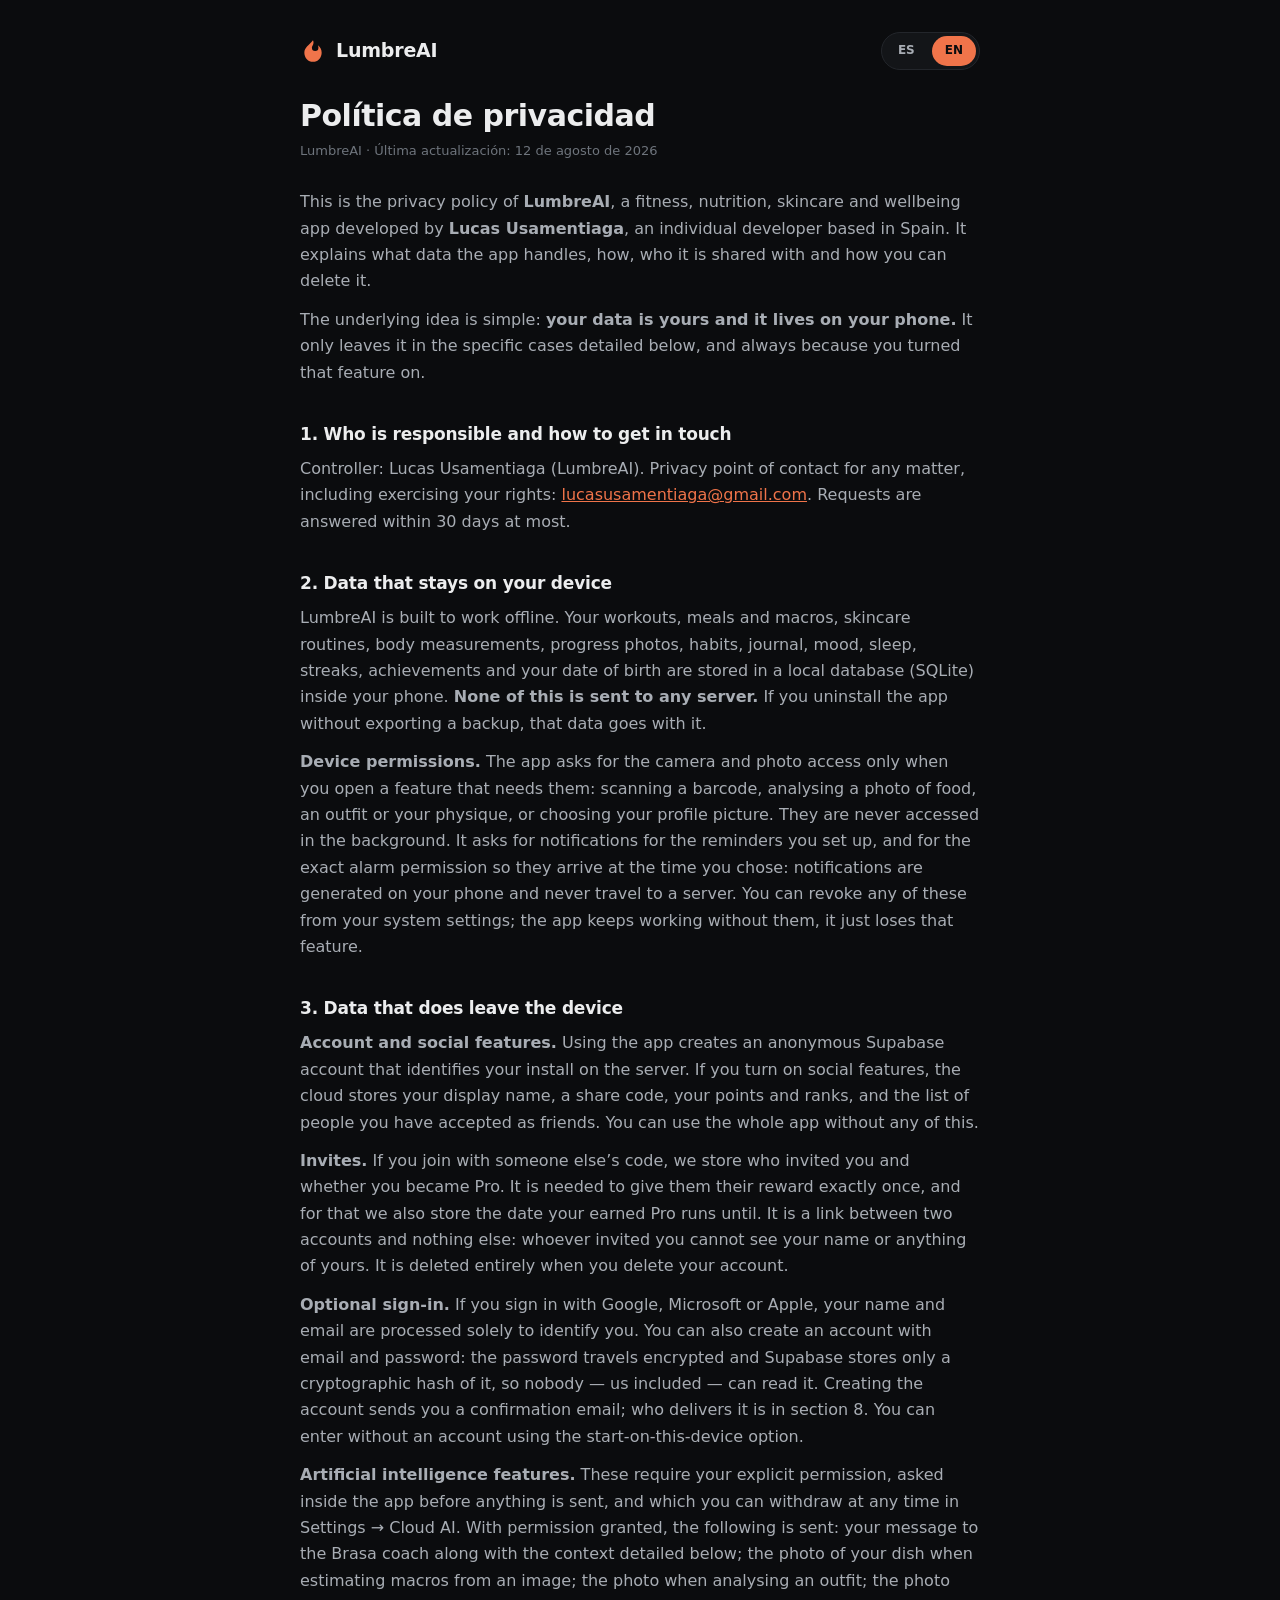
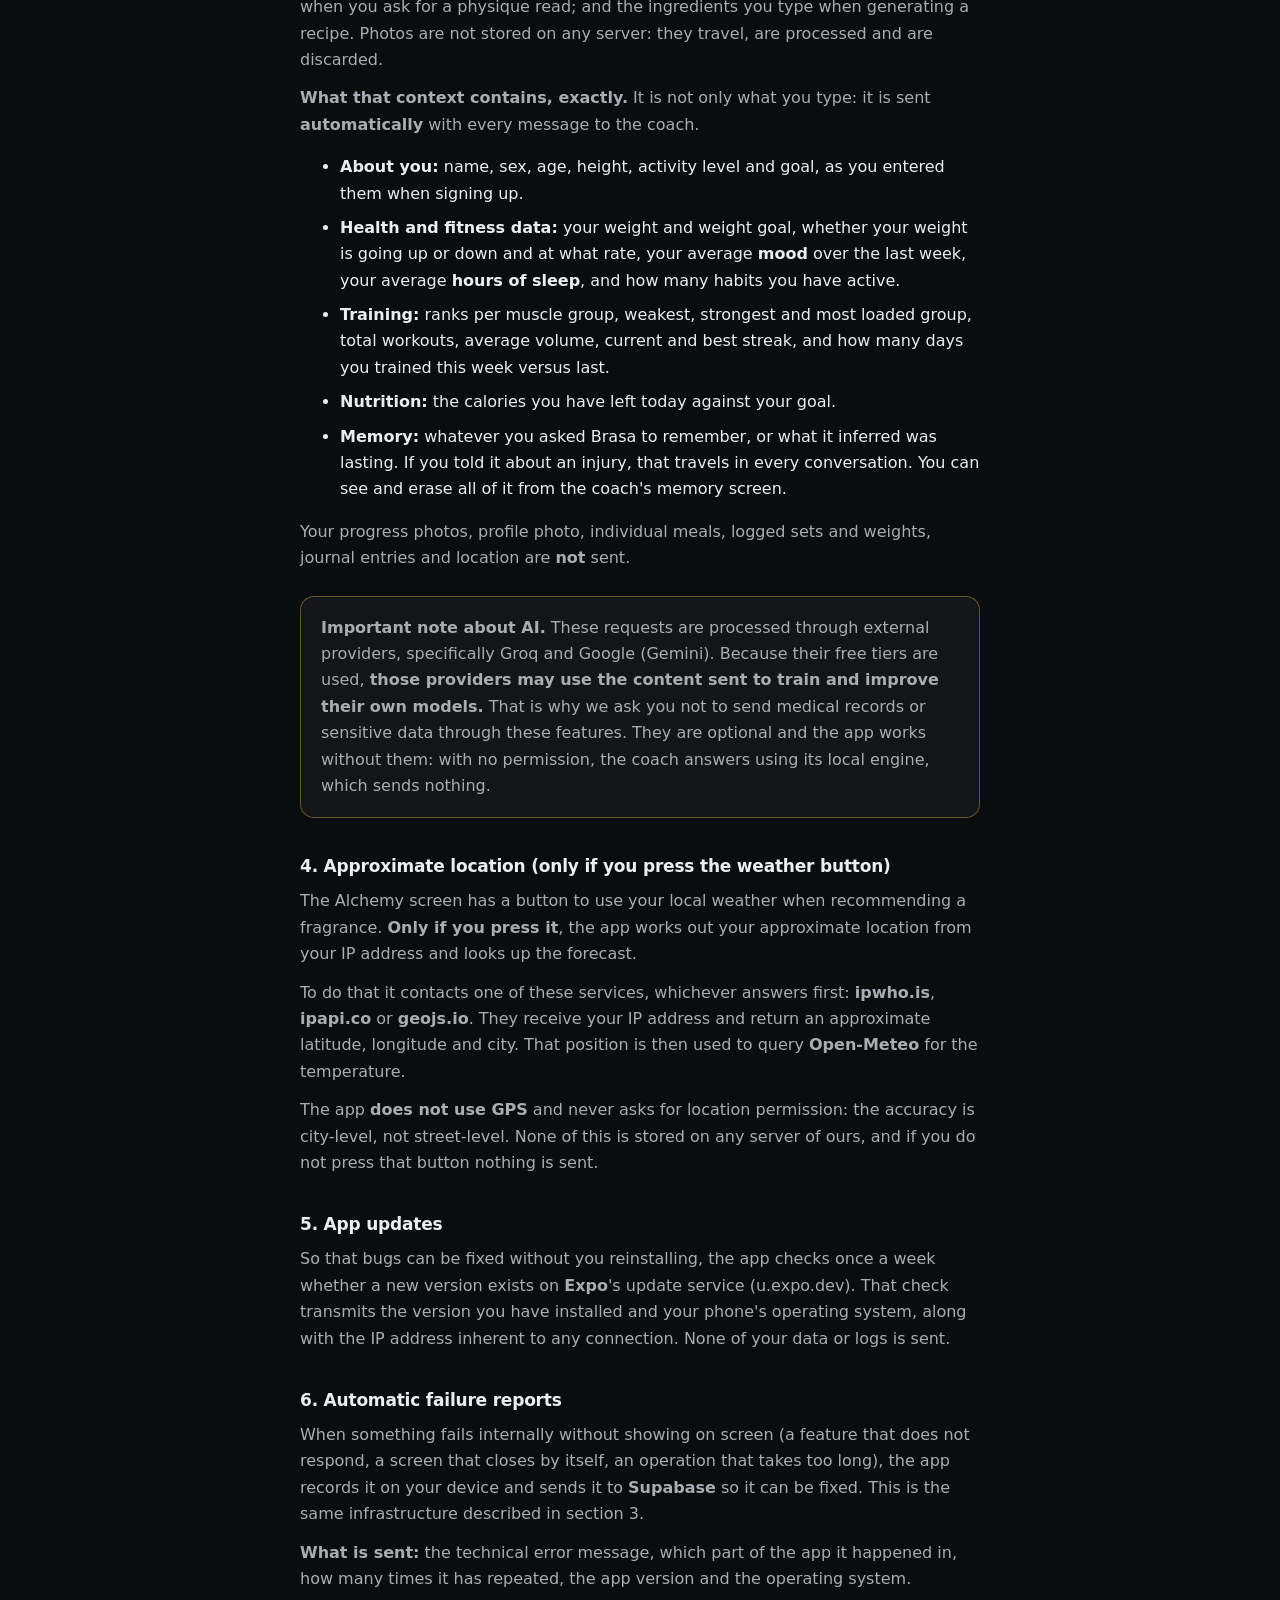
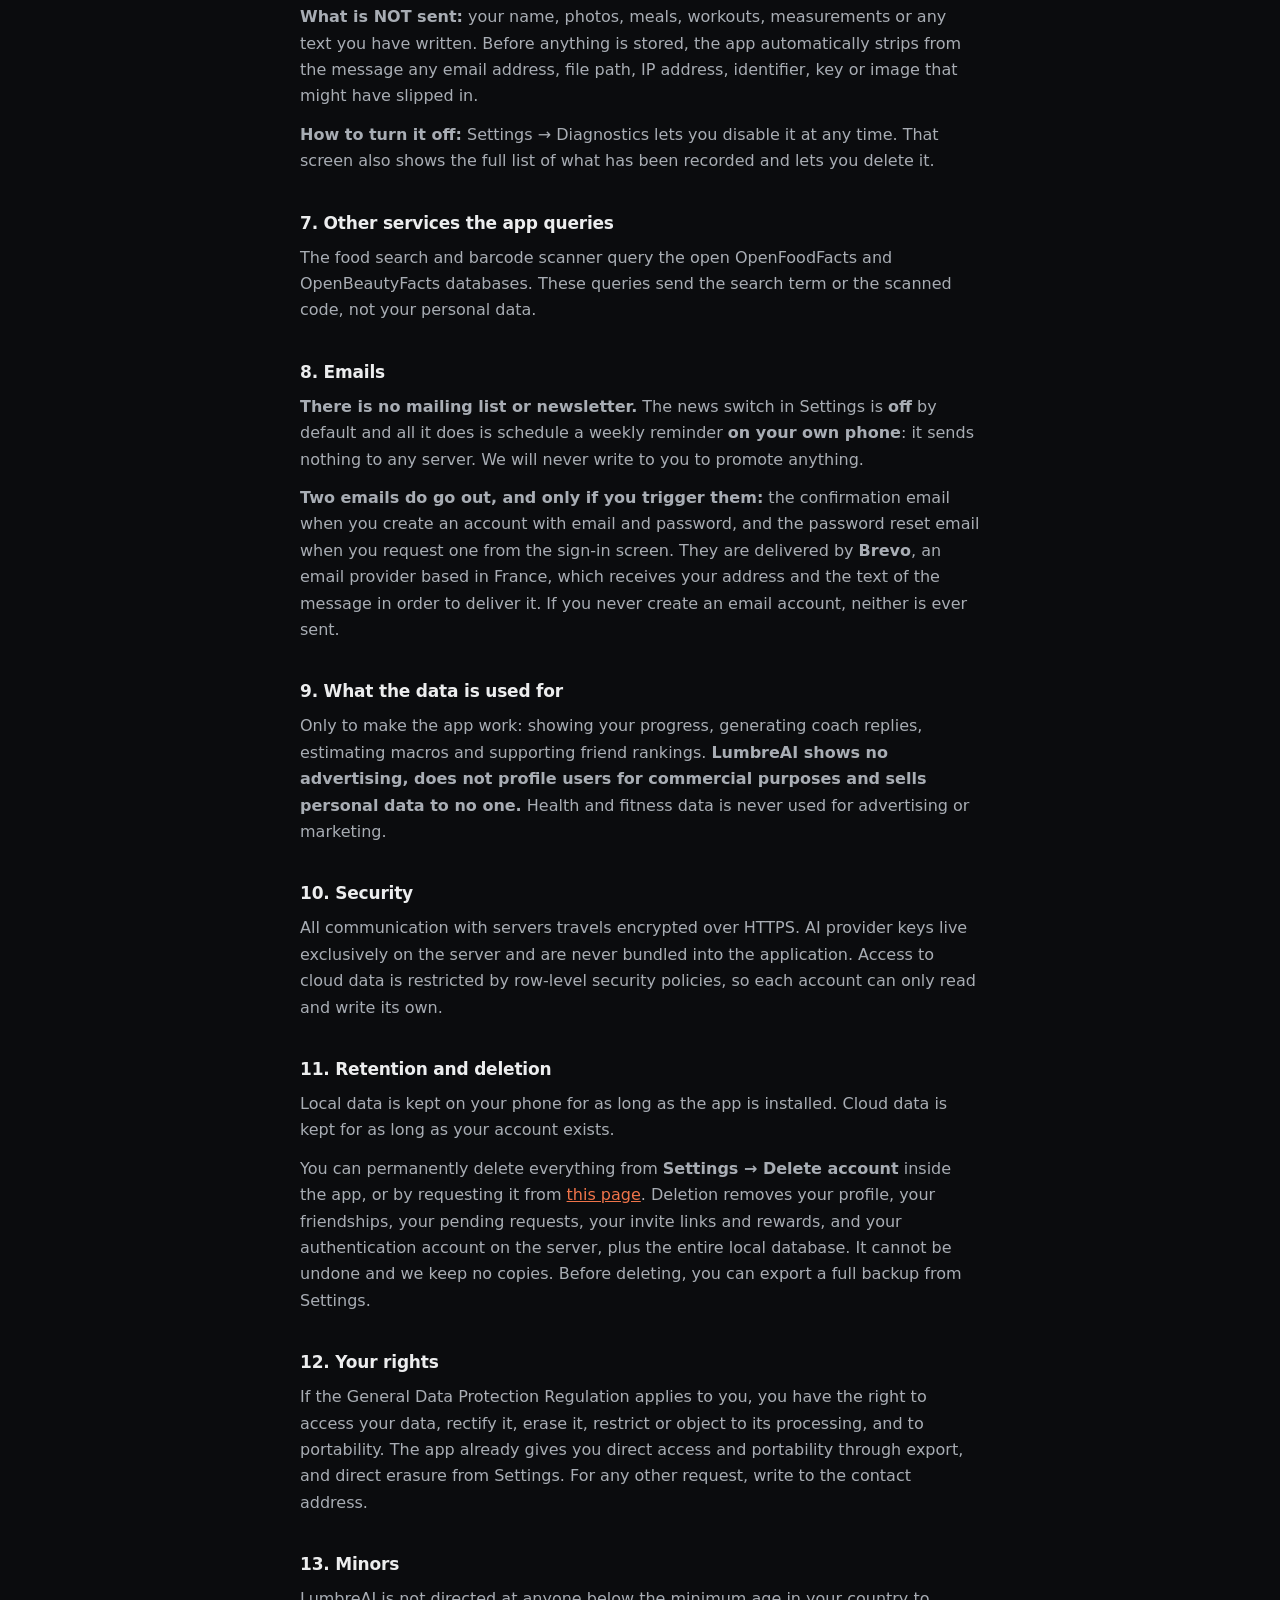
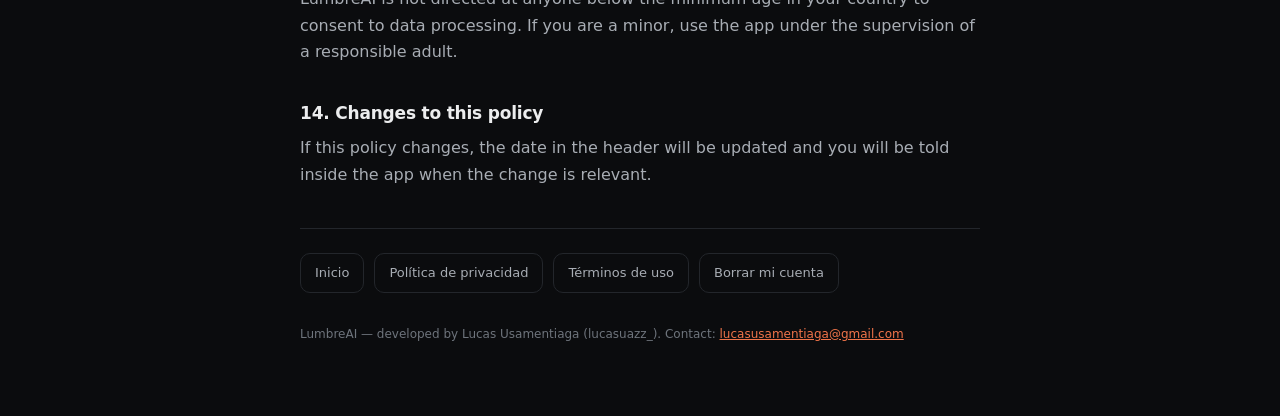
==== privacidad.html @ dd04cb02 "Privacidad: la fecha de nacimiento se guarda en el movil" ====
<!doctype html>
<html lang="es">
<head>
<meta charset="utf-8">
<meta name="viewport" content="width=device-width, initial-scale=1">
<title>Política de privacidad · LumbreAI</title>
<meta name="description" content="Política de privacidad de LumbreAI: qué datos maneja la app, con quién se comparten y cómo borrarlos.">
<link rel="stylesheet" href="_estilo.css">
</head>
<body>
<div class="wrap">
<header>
  <a class="brand" href="index.html">
    <svg class="flame" viewBox="0 0 24 24" fill="none" aria-hidden="true">
      <path d="M12 2c1.5 3.5-1 5-1 7a3 3 0 0 0 6 0c0-.8-.2-1.5-.5-2.2C18.8 8.6 20 11 20 13.5 20 18.2 16.4 22 12 22S4 18.2 4 13.5C4 8.5 8.5 6.5 12 2z" fill="#F0744A"/>
    </svg>
    <b>LumbreAI</b>
  </a>
  <div class="langs">
    <button type="button" data-set="es" aria-pressed="true">ES</button>
    <button type="button" data-set="en" aria-pressed="false">EN</button>
  </div>
</header>
<h1>Política de privacidad</h1>
<p class="updated">LumbreAI · Última actualización: 12 de agosto de 2026</p>

<div data-lang="es" class="on">
<p>Esta es la política de privacidad de <b>LumbreAI</b>, una aplicación de fitness, nutrición, skincare y bienestar desarrollada por <b>Lucas Usamentiaga</b>, desarrollador individual con domicilio en España. Explica qué datos maneja la app, cómo, con quién se comparten y cómo puedes borrarlos.</p>
<p>La idea de fondo es sencilla: <b>tus datos son tuyos y viven en tu móvil.</b> Solo salen de ahí en los casos concretos que se detallan abajo, y siempre porque tú has activado esa función.</p>

<h2>1. Quién es el responsable y cómo contactar</h2>
<p>Responsable: Lucas Usamentiaga (LumbreAI). Punto de contacto para cualquier asunto de privacidad, incluido el ejercicio de tus derechos: <a href="mailto:lucasusamentiaga@gmail.com">lucasusamentiaga@gmail.com</a>. Respondemos a las solicitudes en un plazo máximo de 30 días.</p>

<h2>2. Datos que se quedan en tu dispositivo</h2>
<p>LumbreAI está diseñada para funcionar sin conexión. Tus entrenos, comidas y macros, rutinas de skincare, medidas corporales, fotos de progreso, hábitos, diario, ánimo, sueño, rachas, logros y tu fecha de nacimiento se guardan en una base de datos local (SQLite) dentro de tu móvil. <b>Nada de esto se envía a ningún servidor.</b> Si desinstalas la app sin exportar una copia, esos datos desaparecen contigo.</p>

<p><b>Permisos del dispositivo.</b> La app pide la cámara y el acceso a fotos solo cuando tú abres una función que los necesita: escanear un código de barras, analizar una foto de comida, de outfit o de físico, o elegir tu foto de perfil. Nunca se accede a ellos de fondo. Pide notificaciones para los recordatorios que tú configuras, y la alarma exacta para que lleguen a la hora que has elegido: las notificaciones se generan en tu móvil y no viajan a ningún servidor. Puedes revocar cualquiera de estos permisos desde los ajustes del sistema; la app sigue funcionando sin ellos, solo pierde la función correspondiente.</p>

<h2>3. Datos que sí salen del dispositivo</h2>
<p><b>Cuenta y funciones sociales.</b> Al usar la app se crea una cuenta anónima en Supabase que identifica tu instalación en el servidor. Si activas las funciones sociales, se guardan en la nube tu nombre visible, un código para compartir, tus puntos y rangos, y la lista de personas con las que has aceptado ser amigo. Puedes usar la app entera sin esto.</p>
<p><b>Invitaciones.</b> Si entras con el código de otra persona, se guarda quién te invitó y si has llegado a ser Pro. Hace falta para darle su recompensa una sola vez, y para eso guardamos también hasta qué fecha te dura el Pro que hayas ganado. Es un enlace entre dos cuentas, sin ningún dato más: quien te invitó no ve tu nombre ni nada tuyo. Se borra entero al borrar la cuenta.</p>
<p><b>Inicio de sesión opcional.</b> Si entras con Google, Microsoft o Apple, se procesan tu nombre y tu correo únicamente para identificarte. También puedes crear una cuenta con correo y contraseña: la contraseña viaja cifrada y Supabase la guarda solo como huella criptográfica, de forma que nadie —tampoco nosotros— puede leerla. Al crear la cuenta recibirás un correo de confirmación; quién lo entrega está en el punto 8. Puedes entrar sin cuenta con la opción de empezar en el dispositivo.</p>
<p><b>Funciones de inteligencia artificial.</b> Requieren tu permiso explícito, que se pide dentro de la app antes de enviar nada y que puedes retirar cuando quieras en Ajustes → IA en la nube. Con el permiso concedido se envía: tu mensaje al coach Brasa junto al contexto que se detalla abajo; la foto del plato cuando estimas macros por imagen; la foto cuando analizas un outfit; la foto cuando pides una lectura de físico; y los ingredientes que escribes al generar una receta. Las fotos no se guardan en ningún servidor: viajan, se procesan y se descartan.</p>

<p><b>Qué contiene ese contexto, exactamente.</b> No es solo lo que escribes: se envía <b>automáticamente</b> con cada mensaje al coach.</p>
<ul>
<li><b>Sobre ti:</b> nombre, sexo, edad, altura, nivel de actividad y objetivo, tal y como los indicaste al registrarte.</li>
<li><b>Datos de salud y forma física:</b> tu peso y tu objetivo de peso, si tu peso sube o baja y a qué ritmo, tu <b>ánimo medio</b> de la última semana, tus <b>horas medias de sueño</b> y cuántos hábitos llevas activos.</li>
<li><b>Entrenamiento:</b> rangos por grupo muscular, grupo más débil, más fuerte y más cargado, entrenos totales, volumen medio, racha actual y mejor, y cuántos días has entrenado esta semana frente a la anterior.</li>
<li><b>Nutrición:</b> las calorías que te quedan hoy respecto a tu objetivo.</li>
<li><b>Memoria:</b> lo que le pediste a Brasa que recordara, o lo que dedujo que era duradero. Si le contaste una lesión, eso viaja en cada conversación. Puedes verlo y borrarlo entero desde la pantalla de memoria del coach.</li>
</ul>
<p><b>No</b> se envían tus fotos de progreso, tu foto de perfil, tus comidas concretas, tus series y pesos levantados, tus entradas del diario ni tu ubicación.</p>

<div class="card warn">
<p><b>Aviso importante sobre la IA.</b> Estas peticiones se procesan a través de proveedores externos, en concreto Groq y Google (Gemini). Al usarse sus planes gratuitos, <b>esos proveedores pueden emplear el contenido enviado para entrenar y mejorar sus propios modelos.</b> Por eso te pedimos que no envíes historiales médicos ni datos sensibles a través de estas funciones. Son opcionales y la app funciona sin ellas: sin permiso, el coach responde con su motor local, que no envía nada.</p>
</div>

<h2>4. Ubicación aproximada (solo si pulsas el botón del tiempo)</h2>
<p>La pantalla de Alquimia tiene un botón para usar el tiempo de tu zona al recomendarte una fragancia. <b>Solo si lo pulsas</b>, la app averigua tu ubicación aproximada a partir de tu dirección IP y consulta la previsión.</p>
<p>Para ello se contacta con uno de estos servicios, el primero que responda: <b>ipwho.is</b>, <b>ipapi.co</b> o <b>geojs.io</b>. Reciben tu dirección IP y devuelven una latitud, longitud y ciudad aproximadas. Con esa posición se consulta después <b>Open-Meteo</b> para la temperatura.</p>
<p>La app <b>no usa el GPS</b> ni pide permiso de ubicación: la precisión es la de una ciudad, no la de una calle. Nada de esto se guarda en ningún servidor nuestro, y si no pulsas ese botón no se envía nada.</p>

<h2>5. Actualizaciones de la app</h2>
<p>Para poder corregir fallos sin que tengas que reinstalar, la app consulta una vez por semana si hay una versión nueva en el servicio de actualizaciones de <b>Expo</b> (u.expo.dev). Esa consulta transmite la versión que tienes instalada y el sistema operativo del móvil, junto con la dirección IP inherente a cualquier conexión. No se envía ningún dato tuyo ni de tus registros.</p>

<h2>6. Informes de fallos automáticos</h2>
<p>Cuando algo falla por dentro sin que se vea en pantalla (una función que no responde, una pantalla que se cierra sola, una operación que tarda demasiado), la app lo apunta en tu dispositivo y lo envía a <b>Supabase</b> para poder corregirlo. Es la misma infraestructura descrita en el punto 3.</p>
<p><b>Qué se envía:</b> el mensaje técnico del error, en qué parte de la app ocurrió, cuántas veces se ha repetido, la versión de la app y el sistema operativo.</p>
<p><b>Qué NO se envía:</b> tu nombre, tus fotos, tus comidas, tus entrenamientos, tus medidas ni ningún texto que hayas escrito. Antes de guardar nada, la app borra automáticamente del mensaje cualquier correo electrónico, ruta de fichero, dirección IP, identificador, clave o imagen que pudiera haberse colado.</p>
<p><b>Cómo desactivarlo:</b> en Ajustes → Diagnóstico puedes apagarlo cuando quieras. Ahí también ves la lista completa de lo que se ha apuntado y puedes borrarla.</p>

<h2>7. Otros servicios que consulta la app</h2>
<p>El buscador de alimentos y el escáner de códigos de barras consultan las bases de datos abiertas OpenFoodFacts y OpenBeautyFacts. Estas consultas envían el término buscado o el código escaneado, no tus datos personales.</p>

<h2>8. Correos</h2>
<p><b>No hay lista de correo ni boletín.</b> El interruptor de novedades de Ajustes viene <b>apagado</b> y lo único que hace es programar un aviso semanal <b>en tu propio móvil</b>: no manda nada a ningún servidor. Nunca te escribiremos para promocionar nada.</p>
<p><b>Sí salen dos correos, y solo si tú los provocas:</b> el de confirmación al crear una cuenta con correo y contraseña, y el de restablecer la contraseña cuando lo pides desde la pantalla de acceso. Los entrega <b>Brevo</b>, un proveedor de email con sede en Francia, que recibe tu dirección y el texto del mensaje para poder hacértelo llegar. Si no creas una cuenta con correo, no se envía ninguno de los dos.</p>

<h2>9. Para qué se usan los datos</h2>
<p>Únicamente para que la app funcione: mostrarte tu progreso, generar respuestas del coach, estimar macros y sostener los rankings entre amigos. <b>LumbreAI no muestra publicidad, no perfila usuarios con fines comerciales y no vende datos personales a nadie.</b> Los datos de salud y forma física nunca se usan con fines publicitarios ni de marketing.</p>

<h2>10. Seguridad</h2>
<p>Toda comunicación con los servidores viaja cifrada mediante HTTPS. Las claves de los proveedores de IA viven exclusivamente en el servidor y nunca se incluyen en la aplicación. El acceso a los datos en la nube está restringido por políticas de seguridad a nivel de fila, de modo que cada cuenta solo puede leer y escribir lo suyo.</p>

<h2>11. Conservación y borrado</h2>
<p>Los datos locales se conservan en tu móvil mientras tengas la app instalada. Los datos en la nube se conservan mientras exista tu cuenta.</p>
<p>Puedes borrarlo todo de forma permanente desde <b>Ajustes → Eliminar cuenta</b> dentro de la app, o solicitándolo desde <a href="borrar-cuenta.html">esta página</a>. El borrado elimina tu perfil, tus amistades, tus solicitudes pendientes, tus invitaciones y las recompensas ganadas, y tu cuenta de autenticación en el servidor, además de toda la base de datos local. No es reversible y no conservamos copias. Antes de borrar, puedes exportar una copia completa desde Ajustes.</p>

<h2>12. Tus derechos</h2>
<p>Si te aplica el Reglamento General de Protección de Datos, tienes derecho a acceder a tus datos, rectificarlos, borrarlos, limitar u oponerte a su tratamiento, y a la portabilidad. La app ya te da acceso y portabilidad directos mediante la exportación, y borrado directo desde Ajustes. Para cualquier otra solicitud, escribe al correo de contacto.</p>

<h2>13. Menores</h2>
<p>LumbreAI no está dirigida a menores de la edad mínima legal de tu país para consentir el tratamiento de sus datos. Si eres menor, utiliza la app con la supervisión de un adulto responsable.</p>

<h2>14. Cambios en esta política</h2>
<p>Si esta política cambia, se actualizará la fecha del encabezado y se te avisará dentro de la app cuando el cambio sea relevante.</p>
</div>

<div data-lang="en">
<p>This is the privacy policy of <b>LumbreAI</b>, a fitness, nutrition, skincare and wellbeing app developed by <b>Lucas Usamentiaga</b>, an individual developer based in Spain. It explains what data the app handles, how, who it is shared with and how you can delete it.</p>
<p>The underlying idea is simple: <b>your data is yours and it lives on your phone.</b> It only leaves it in the specific cases detailed below, and always because you turned that feature on.</p>

<h2>1. Who is responsible and how to get in touch</h2>
<p>Controller: Lucas Usamentiaga (LumbreAI). Privacy point of contact for any matter, including exercising your rights: <a href="mailto:lucasusamentiaga@gmail.com">lucasusamentiaga@gmail.com</a>. Requests are answered within 30 days at most.</p>

<h2>2. Data that stays on your device</h2>
<p>LumbreAI is built to work offline. Your workouts, meals and macros, skincare routines, body measurements, progress photos, habits, journal, mood, sleep, streaks, achievements and your date of birth are stored in a local database (SQLite) inside your phone. <b>None of this is sent to any server.</b> If you uninstall the app without exporting a backup, that data goes with it.</p>

<p><b>Device permissions.</b> The app asks for the camera and photo access only when you open a feature that needs them: scanning a barcode, analysing a photo of food, an outfit or your physique, or choosing your profile picture. They are never accessed in the background. It asks for notifications for the reminders you set up, and for the exact alarm permission so they arrive at the time you chose: notifications are generated on your phone and never travel to a server. You can revoke any of these from your system settings; the app keeps working without them, it just loses that feature.</p>

<h2>3. Data that does leave the device</h2>
<p><b>Account and social features.</b> Using the app creates an anonymous Supabase account that identifies your install on the server. If you turn on social features, the cloud stores your display name, a share code, your points and ranks, and the list of people you have accepted as friends. You can use the whole app without any of this.</p>
<p><b>Invites.</b> If you join with someone else’s code, we store who invited you and whether you became Pro. It is needed to give them their reward exactly once, and for that we also store the date your earned Pro runs until. It is a link between two accounts and nothing else: whoever invited you cannot see your name or anything of yours. It is deleted entirely when you delete your account.</p>
<p><b>Optional sign-in.</b> If you sign in with Google, Microsoft or Apple, your name and email are processed solely to identify you. You can also create an account with email and password: the password travels encrypted and Supabase stores only a cryptographic hash of it, so nobody — us included — can read it. Creating the account sends you a confirmation email; who delivers it is in section 8. You can enter without an account using the start-on-this-device option.</p>
<p><b>Artificial intelligence features.</b> These require your explicit permission, asked inside the app before anything is sent, and which you can withdraw at any time in Settings → Cloud AI. With permission granted, the following is sent: your message to the Brasa coach along with the context detailed below; the photo of your dish when estimating macros from an image; the photo when analysing an outfit; the photo when you ask for a physique read; and the ingredients you type when generating a recipe. Photos are not stored on any server: they travel, are processed and are discarded.</p>

<p><b>What that context contains, exactly.</b> It is not only what you type: it is sent <b>automatically</b> with every message to the coach.</p>
<ul>
<li><b>About you:</b> name, sex, age, height, activity level and goal, as you entered them when signing up.</li>
<li><b>Health and fitness data:</b> your weight and weight goal, whether your weight is going up or down and at what rate, your average <b>mood</b> over the last week, your average <b>hours of sleep</b>, and how many habits you have active.</li>
<li><b>Training:</b> ranks per muscle group, weakest, strongest and most loaded group, total workouts, average volume, current and best streak, and how many days you trained this week versus last.</li>
<li><b>Nutrition:</b> the calories you have left today against your goal.</li>
<li><b>Memory:</b> whatever you asked Brasa to remember, or what it inferred was lasting. If you told it about an injury, that travels in every conversation. You can see and erase all of it from the coach's memory screen.</li>
</ul>
<p>Your progress photos, profile photo, individual meals, logged sets and weights, journal entries and location are <b>not</b> sent.</p>

<div class="card warn">
<p><b>Important note about AI.</b> These requests are processed through external providers, specifically Groq and Google (Gemini). Because their free tiers are used, <b>those providers may use the content sent to train and improve their own models.</b> That is why we ask you not to send medical records or sensitive data through these features. They are optional and the app works without them: with no permission, the coach answers using its local engine, which sends nothing.</p>
</div>

<h2>4. Approximate location (only if you press the weather button)</h2>
<p>The Alchemy screen has a button to use your local weather when recommending a fragrance. <b>Only if you press it</b>, the app works out your approximate location from your IP address and looks up the forecast.</p>
<p>To do that it contacts one of these services, whichever answers first: <b>ipwho.is</b>, <b>ipapi.co</b> or <b>geojs.io</b>. They receive your IP address and return an approximate latitude, longitude and city. That position is then used to query <b>Open-Meteo</b> for the temperature.</p>
<p>The app <b>does not use GPS</b> and never asks for location permission: the accuracy is city-level, not street-level. None of this is stored on any server of ours, and if you do not press that button nothing is sent.</p>

<h2>5. App updates</h2>
<p>So that bugs can be fixed without you reinstalling, the app checks once a week whether a new version exists on <b>Expo</b>'s update service (u.expo.dev). That check transmits the version you have installed and your phone's operating system, along with the IP address inherent to any connection. None of your data or logs is sent.</p>

<h2>6. Automatic failure reports</h2>
<p>When something fails internally without showing on screen (a feature that does not respond, a screen that closes by itself, an operation that takes too long), the app records it on your device and sends it to <b>Supabase</b> so it can be fixed. This is the same infrastructure described in section 3.</p>
<p><b>What is sent:</b> the technical error message, which part of the app it happened in, how many times it has repeated, the app version and the operating system.</p>
<p><b>What is NOT sent:</b> your name, photos, meals, workouts, measurements or any text you have written. Before anything is stored, the app automatically strips from the message any email address, file path, IP address, identifier, key or image that might have slipped in.</p>
<p><b>How to turn it off:</b> Settings → Diagnostics lets you disable it at any time. That screen also shows the full list of what has been recorded and lets you delete it.</p>

<h2>7. Other services the app queries</h2>
<p>The food search and barcode scanner query the open OpenFoodFacts and OpenBeautyFacts databases. These queries send the search term or the scanned code, not your personal data.</p>

<h2>8. Emails</h2>
<p><b>There is no mailing list or newsletter.</b> The news switch in Settings is <b>off</b> by default and all it does is schedule a weekly reminder <b>on your own phone</b>: it sends nothing to any server. We will never write to you to promote anything.</p>
<p><b>Two emails do go out, and only if you trigger them:</b> the confirmation email when you create an account with email and password, and the password reset email when you request one from the sign-in screen. They are delivered by <b>Brevo</b>, an email provider based in France, which receives your address and the text of the message in order to deliver it. If you never create an email account, neither is ever sent.</p>

<h2>9. What the data is used for</h2>
<p>Only to make the app work: showing your progress, generating coach replies, estimating macros and supporting friend rankings. <b>LumbreAI shows no advertising, does not profile users for commercial purposes and sells personal data to no one.</b> Health and fitness data is never used for advertising or marketing.</p>

<h2>10. Security</h2>
<p>All communication with servers travels encrypted over HTTPS. AI provider keys live exclusively on the server and are never bundled into the application. Access to cloud data is restricted by row-level security policies, so each account can only read and write its own.</p>

<h2>11. Retention and deletion</h2>
<p>Local data is kept on your phone for as long as the app is installed. Cloud data is kept for as long as your account exists.</p>
<p>You can permanently delete everything from <b>Settings → Delete account</b> inside the app, or by requesting it from <a href="borrar-cuenta.html">this page</a>. Deletion removes your profile, your friendships, your pending requests, your invite links and rewards, and your authentication account on the server, plus the entire local database. It cannot be undone and we keep no copies. Before deleting, you can export a full backup from Settings.</p>

<h2>12. Your rights</h2>
<p>If the General Data Protection Regulation applies to you, you have the right to access your data, rectify it, erase it, restrict or object to its processing, and to portability. The app already gives you direct access and portability through export, and direct erasure from Settings. For any other request, write to the contact address.</p>

<h2>13. Minors</h2>
<p>LumbreAI is not directed at anyone below the minimum age in your country to consent to data processing. If you are a minor, use the app under the supervision of a responsible adult.</p>

<h2>14. Changes to this policy</h2>
<p>If this policy changes, the date in the header will be updated and you will be told inside the app when the change is relevant.</p>
</div>
<nav class="pages">
  <a href="index.html">Inicio</a>
  <a href="privacidad.html">Política de privacidad</a>
  <a href="terminos.html">Términos de uso</a>
  <a href="borrar-cuenta.html">Borrar mi cuenta</a>
</nav>
<footer>
  <span data-lang="es" class="on">LumbreAI — desarrollada por Lucas Usamentiaga (lucasuazz_). Contacto: <a href="mailto:lucasusamentiaga@gmail.com">lucasusamentiaga@gmail.com</a></span>
  <span data-lang="en">LumbreAI — developed by Lucas Usamentiaga (lucasuazz_). Contact: <a href="mailto:lucasusamentiaga@gmail.com">lucasusamentiaga@gmail.com</a></span>
</footer>
</div>
<script src="_idioma.js"></script>
</body>
</html>
---- _estilo.css ----
/* Marca LumbreAI: fondo tintado, nunca negro puro; texto nunca blanco puro. */
:root {
  --bg: #0B0C0E;
  --surface: #131518;
  --line: #23262B;
  --ink: #ECEDEE;
  --ink-dim: #A8ADB4;
  --ink-faint: #6E747C;
  --ember: #F0744A;
  --gold: #E3B341;
}
* { box-sizing: border-box; }
body {
  margin: 0;
  background: var(--bg);
  color: var(--ink);
  font: 16px/1.65 -apple-system, BlinkMacSystemFont, "Segoe UI", Roboto, system-ui, sans-serif;
  -webkit-font-smoothing: antialiased;
}
.wrap { max-width: 720px; margin: 0 auto; padding: 32px 20px 72px; }
header { display: flex; align-items: center; justify-content: space-between; gap: 16px; flex-wrap: wrap; margin-bottom: 28px; }
.brand { display: flex; align-items: center; gap: 10px; text-decoration: none; color: var(--ink); }
.flame { width: 26px; height: 26px; }
.brand b { font-size: 19px; letter-spacing: -0.2px; }
.langs { display: flex; gap: 4px; background: var(--surface); border: 1px solid var(--line); border-radius: 999px; padding: 3px; }
.langs button {
  background: none; border: 0; color: var(--ink-dim); font: inherit; font-size: 12px; font-weight: 700;
  padding: 5px 13px; border-radius: 999px; cursor: pointer;
}
.langs button[aria-pressed="true"] { background: var(--ember); color: var(--bg); }
h1 { font-size: 30px; line-height: 1.2; letter-spacing: -0.5px; margin: 0 0 6px; }
.updated { color: var(--ink-faint); font-size: 13px; margin: 0 0 28px; }
h2 { font-size: 17px; margin: 34px 0 8px; letter-spacing: -0.2px; }
p { color: var(--ink-dim); margin: 0 0 12px; }
a { color: var(--ember); }
.card { background: var(--surface); border: 1px solid var(--line); border-radius: 14px; padding: 18px 20px; margin: 24px 0; }
.card p:last-child { margin-bottom: 0; }
.card.warn { border-color: rgba(227, 179, 65, 0.4); }
ol { color: var(--ink-dim); padding-left: 22px; }
li { margin-bottom: 8px; }
nav.pages { display: flex; gap: 10px; flex-wrap: wrap; margin-top: 40px; padding-top: 24px; border-top: 1px solid var(--line); }
nav.pages a { font-size: 13px; text-decoration: none; color: var(--ink-dim); border: 1px solid var(--line); border-radius: 10px; padding: 8px 14px; }
nav.pages a:hover { color: var(--ink); border-color: var(--ink-faint); }
footer { margin-top: 32px; color: var(--ink-faint); font-size: 12px; }
[data-lang] { display: none; }
[data-lang].on { display: block; }
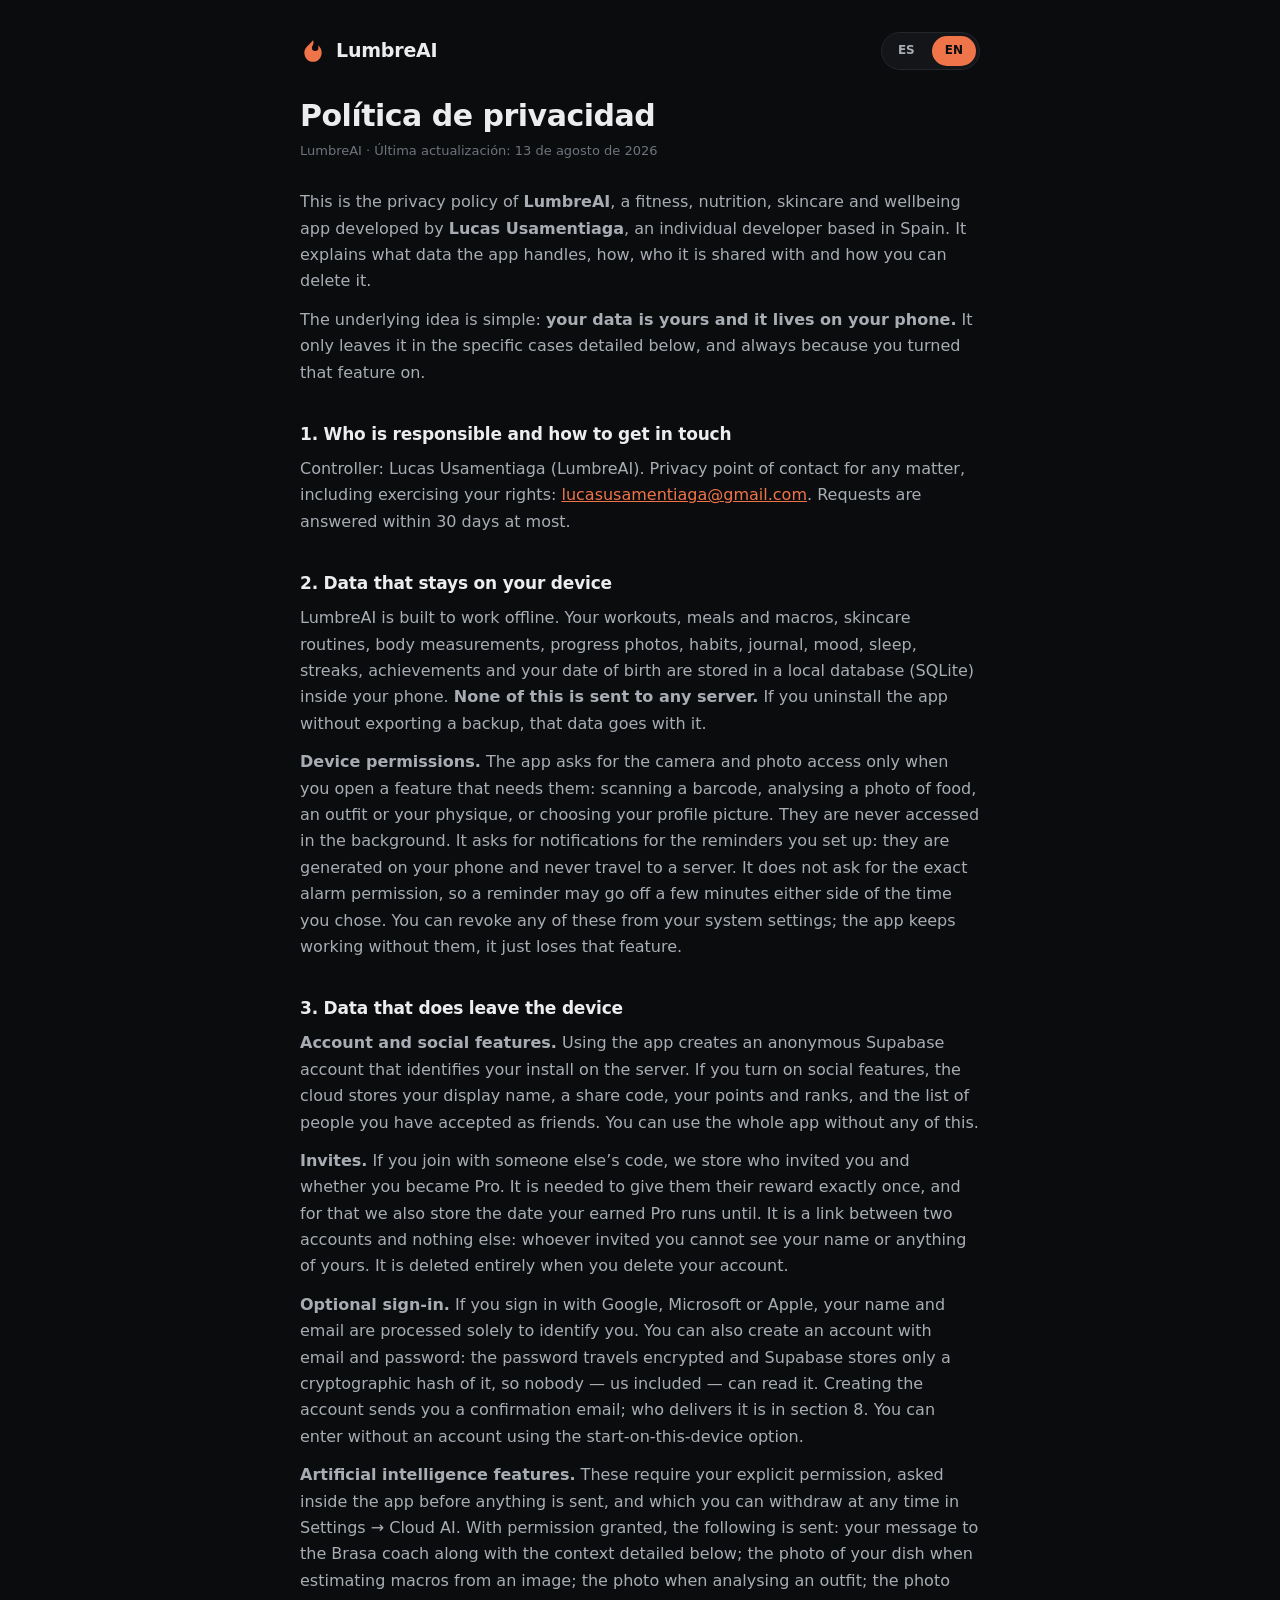
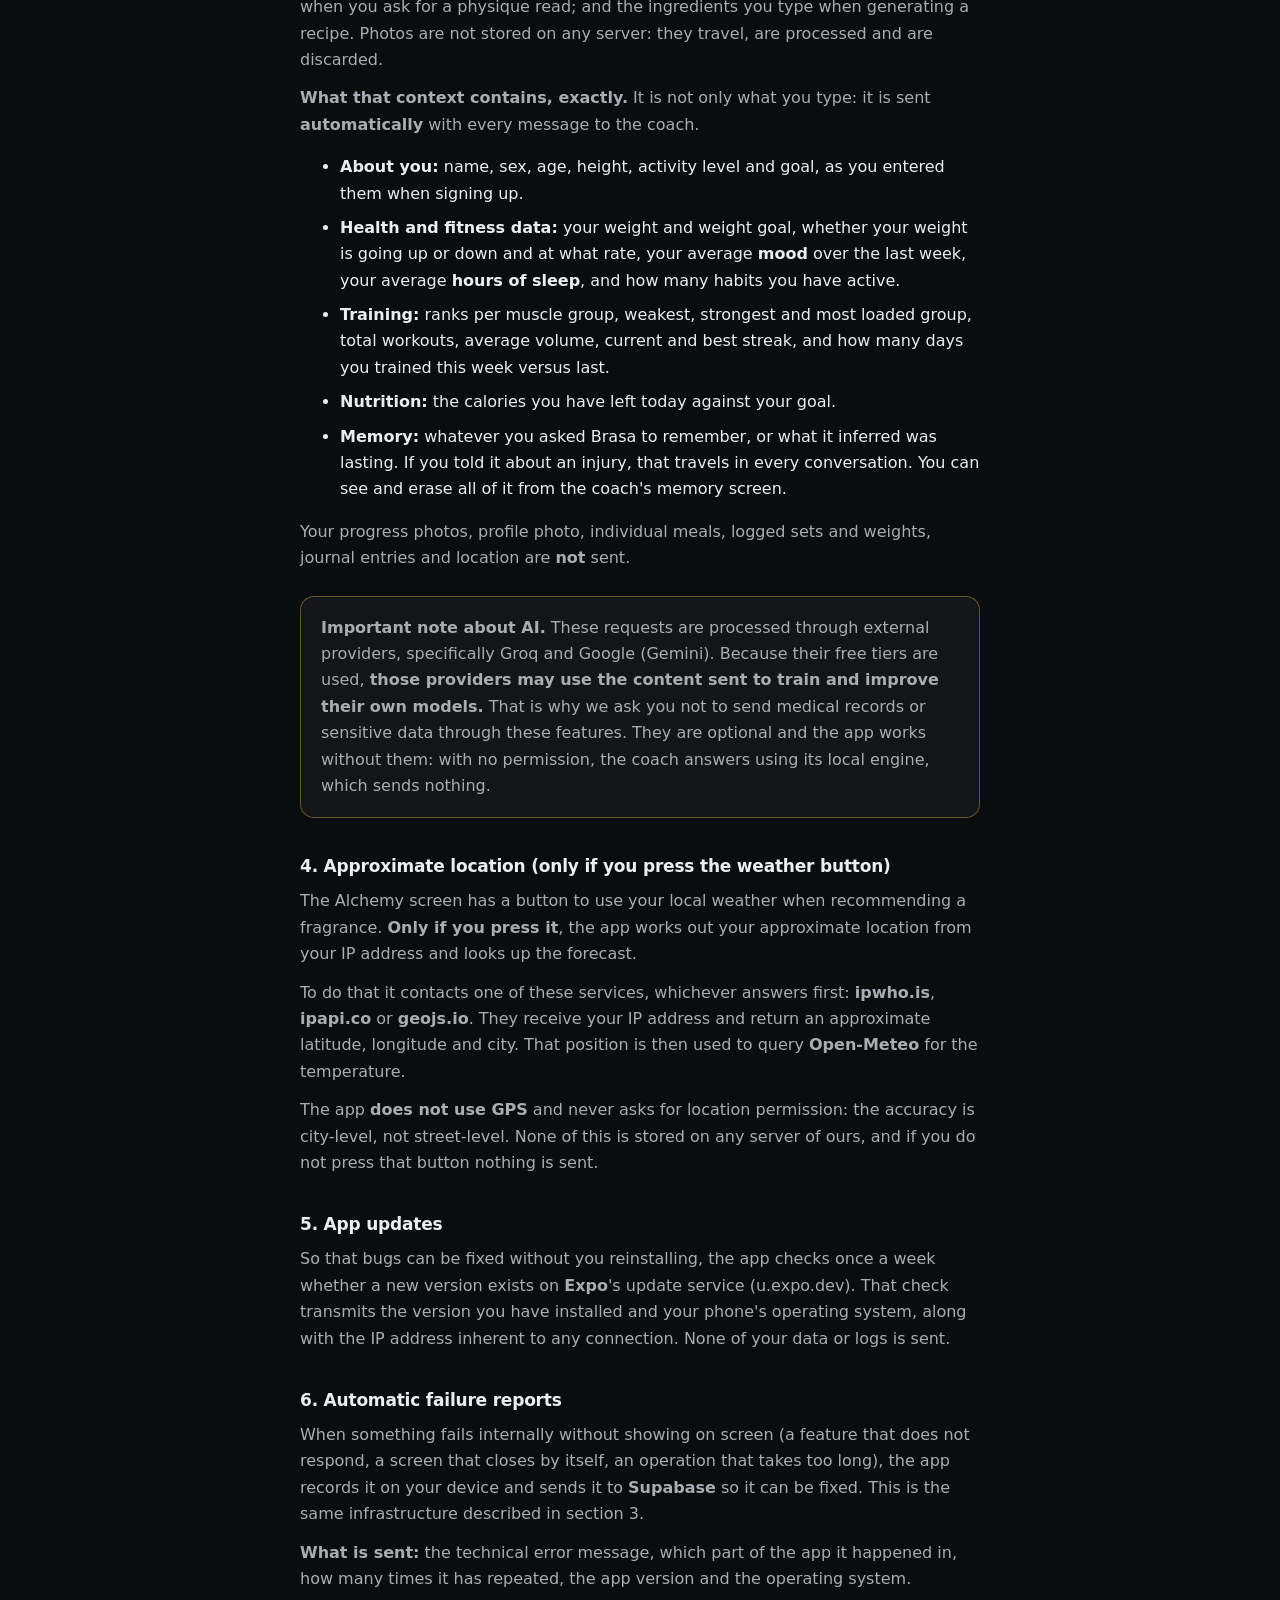
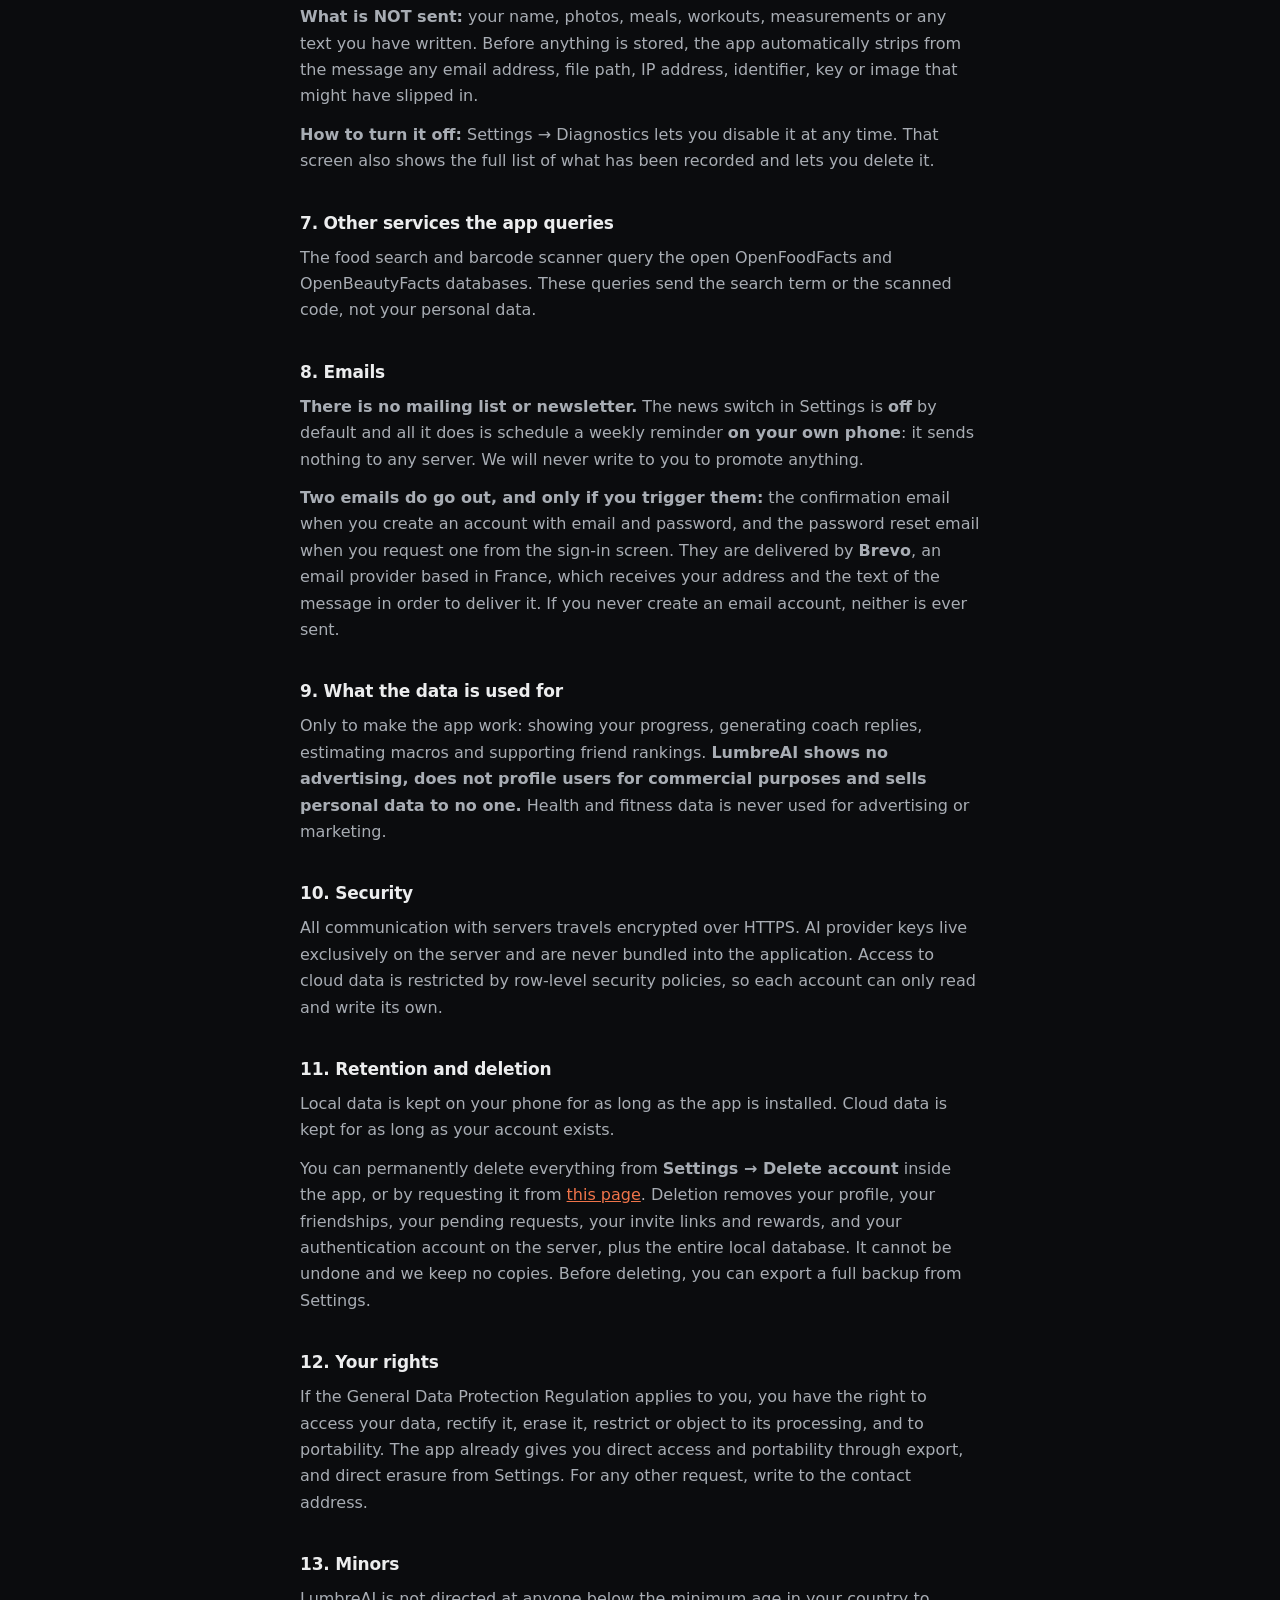
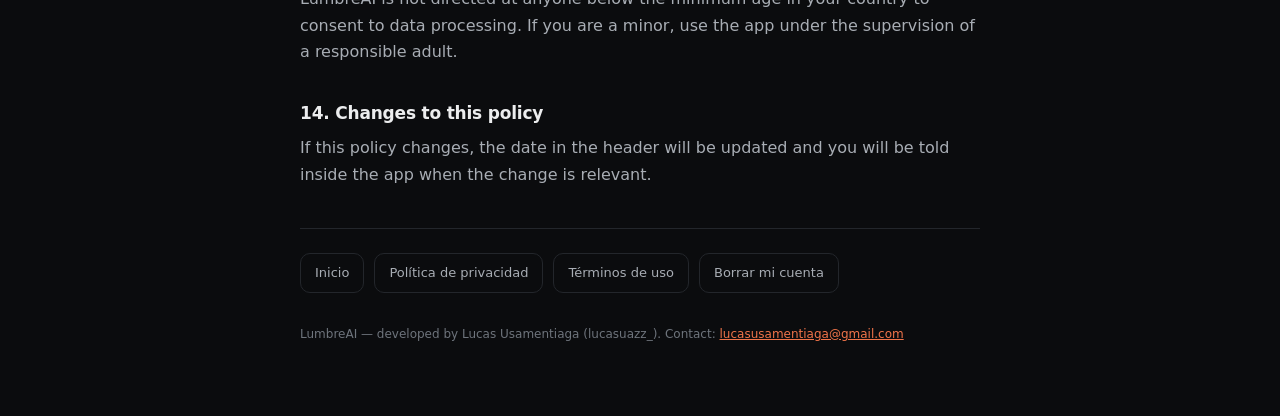
==== commit 9c012e52: "Politica: la app ya no pide el permiso de alarma exacta SCHEDULE_EXACT_ALARM es un permiso restringi" ====
--- a/privacidad.html
+++ b/privacidad.html
@@ -22,7 +22,7 @@
   </div>
 </header>
 <h1>Política de privacidad</h1>
-<p class="updated">LumbreAI · Última actualización: 12 de agosto de 2026</p>
+<p class="updated">LumbreAI · Última actualización: 13 de agosto de 2026</p>
 
 <div data-lang="es" class="on">
 <p>Esta es la política de privacidad de <b>LumbreAI</b>, una aplicación de fitness, nutrición, skincare y bienestar desarrollada por <b>Lucas Usamentiaga</b>, desarrollador individual con domicilio en España. Explica qué datos maneja la app, cómo, con quién se comparten y cómo puedes borrarlos.</p>
@@ -34,7 +34,7 @@
 <h2>2. Datos que se quedan en tu dispositivo</h2>
 <p>LumbreAI está diseñada para funcionar sin conexión. Tus entrenos, comidas y macros, rutinas de skincare, medidas corporales, fotos de progreso, hábitos, diario, ánimo, sueño, rachas, logros y tu fecha de nacimiento se guardan en una base de datos local (SQLite) dentro de tu móvil. <b>Nada de esto se envía a ningún servidor.</b> Si desinstalas la app sin exportar una copia, esos datos desaparecen contigo.</p>
 
-<p><b>Permisos del dispositivo.</b> La app pide la cámara y el acceso a fotos solo cuando tú abres una función que los necesita: escanear un código de barras, analizar una foto de comida, de outfit o de físico, o elegir tu foto de perfil. Nunca se accede a ellos de fondo. Pide notificaciones para los recordatorios que tú configuras, y la alarma exacta para que lleguen a la hora que has elegido: las notificaciones se generan en tu móvil y no viajan a ningún servidor. Puedes revocar cualquiera de estos permisos desde los ajustes del sistema; la app sigue funcionando sin ellos, solo pierde la función correspondiente.</p>
+<p><b>Permisos del dispositivo.</b> La app pide la cámara y el acceso a fotos solo cuando tú abres una función que los necesita: escanear un código de barras, analizar una foto de comida, de outfit o de físico, o elegir tu foto de perfil. Nunca se accede a ellos de fondo. Pide notificaciones para los recordatorios que tú configuras: se generan en tu móvil y no viajan a ningún servidor. No pide permiso de alarma exacta, así que un recordatorio puede sonar con unos minutos de margen sobre la hora elegida. Puedes revocar cualquiera de estos permisos desde los ajustes del sistema; la app sigue funcionando sin ellos, solo pierde la función correspondiente.</p>
 
 <h2>3. Datos que sí salen del dispositivo</h2>
 <p><b>Cuenta y funciones sociales.</b> Al usar la app se crea una cuenta anónima en Supabase que identifica tu instalación en el servidor. Si activas las funciones sociales, se guardan en la nube tu nombre visible, un código para compartir, tus puntos y rangos, y la lista de personas con las que has aceptado ser amigo. Puedes usar la app entera sin esto.</p>
@@ -107,7 +107,7 @@
 <h2>2. Data that stays on your device</h2>
 <p>LumbreAI is built to work offline. Your workouts, meals and macros, skincare routines, body measurements, progress photos, habits, journal, mood, sleep, streaks, achievements and your date of birth are stored in a local database (SQLite) inside your phone. <b>None of this is sent to any server.</b> If you uninstall the app without exporting a backup, that data goes with it.</p>
 
-<p><b>Device permissions.</b> The app asks for the camera and photo access only when you open a feature that needs them: scanning a barcode, analysing a photo of food, an outfit or your physique, or choosing your profile picture. They are never accessed in the background. It asks for notifications for the reminders you set up, and for the exact alarm permission so they arrive at the time you chose: notifications are generated on your phone and never travel to a server. You can revoke any of these from your system settings; the app keeps working without them, it just loses that feature.</p>
+<p><b>Device permissions.</b> The app asks for the camera and photo access only when you open a feature that needs them: scanning a barcode, analysing a photo of food, an outfit or your physique, or choosing your profile picture. They are never accessed in the background. It asks for notifications for the reminders you set up: they are generated on your phone and never travel to a server. It does not ask for the exact alarm permission, so a reminder may go off a few minutes either side of the time you chose. You can revoke any of these from your system settings; the app keeps working without them, it just loses that feature.</p>
 
 <h2>3. Data that does leave the device</h2>
 <p><b>Account and social features.</b> Using the app creates an anonymous Supabase account that identifies your install on the server. If you turn on social features, the cloud stores your display name, a share code, your points and ranks, and the list of people you have accepted as friends. You can use the whole app without any of this.</p>
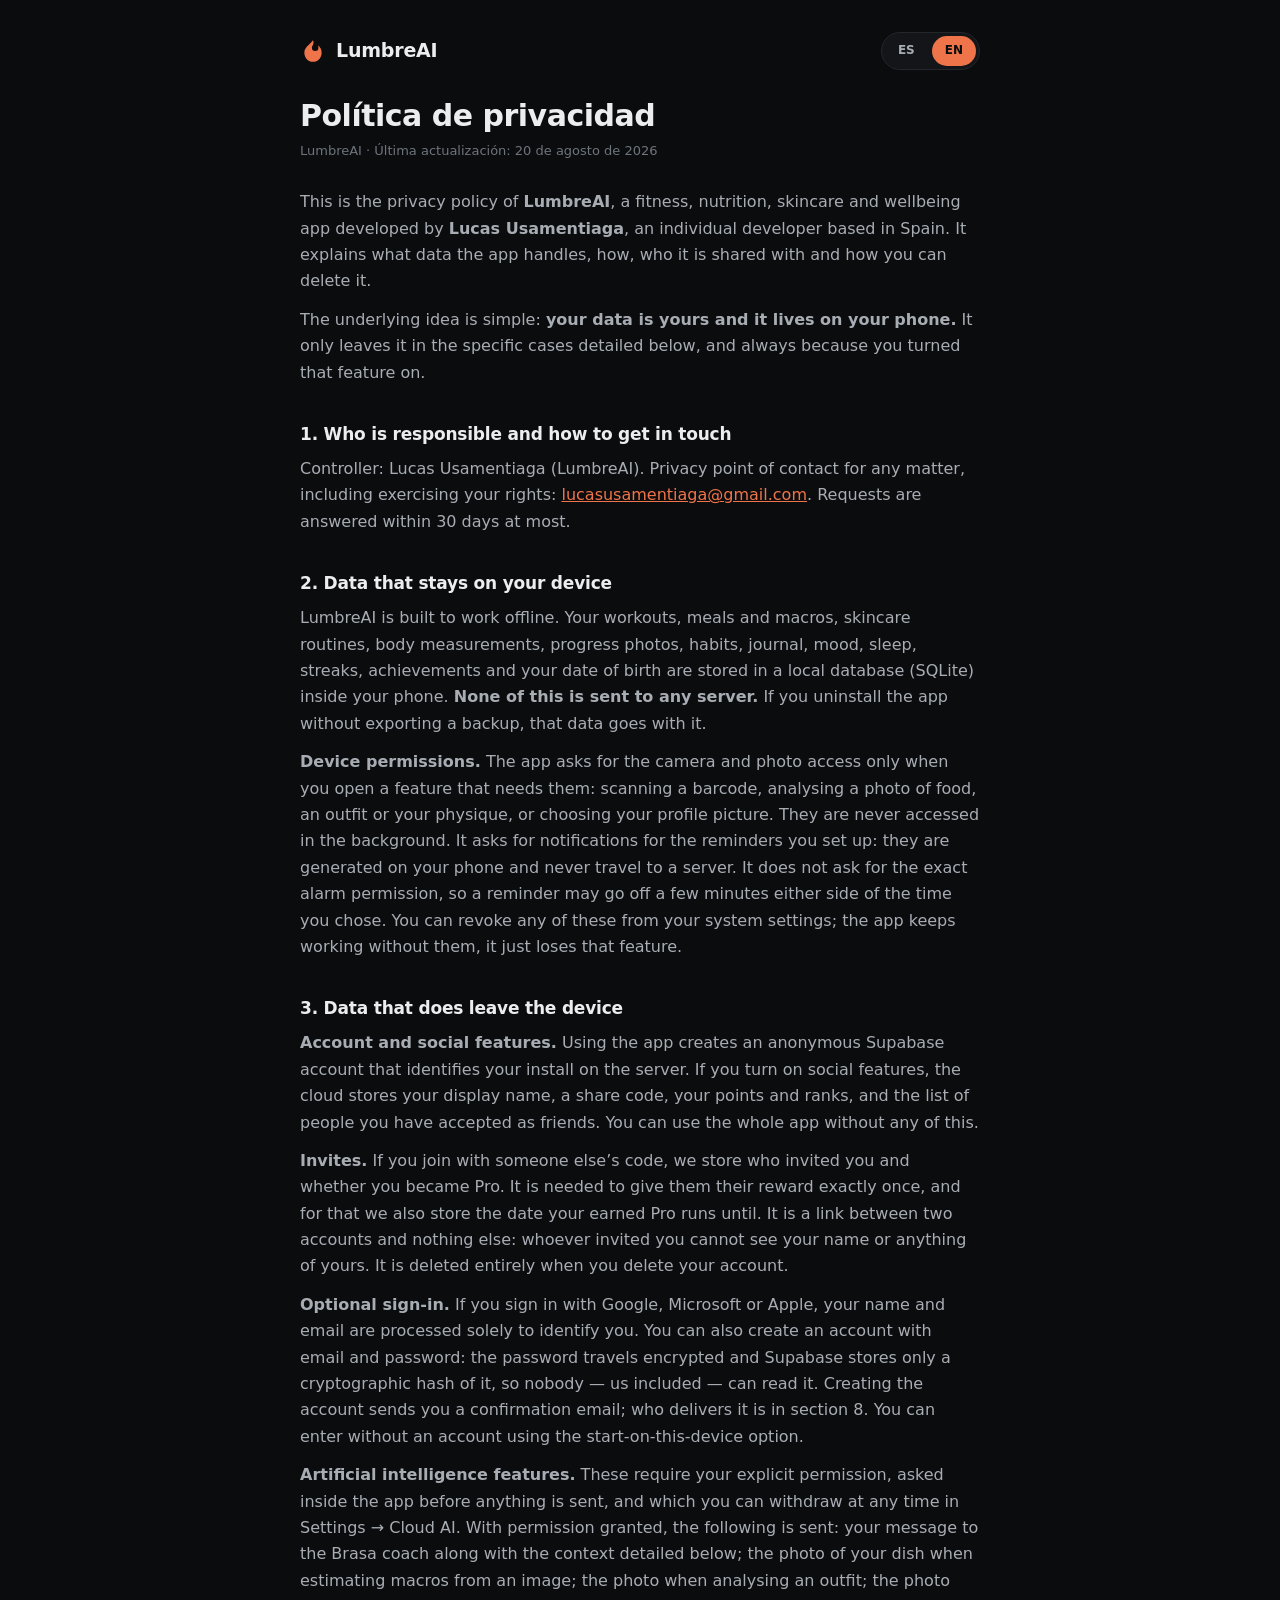
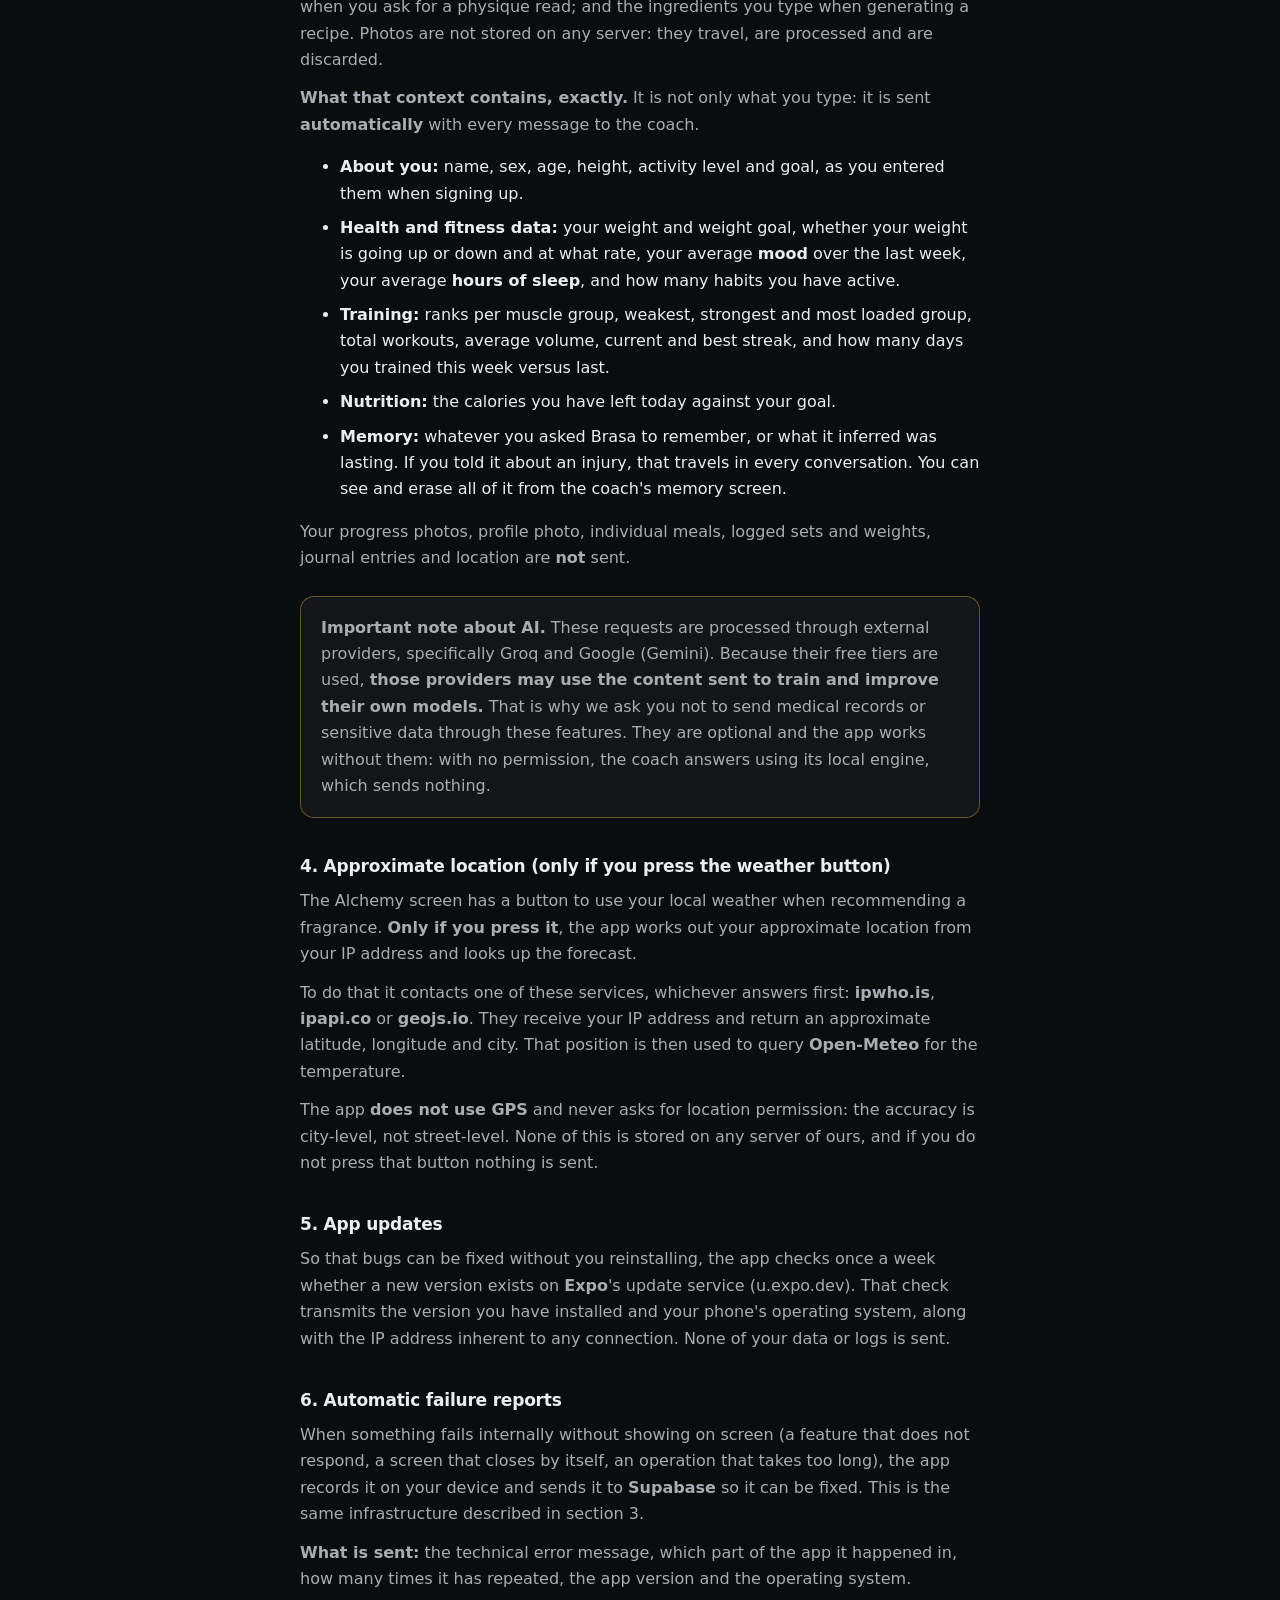
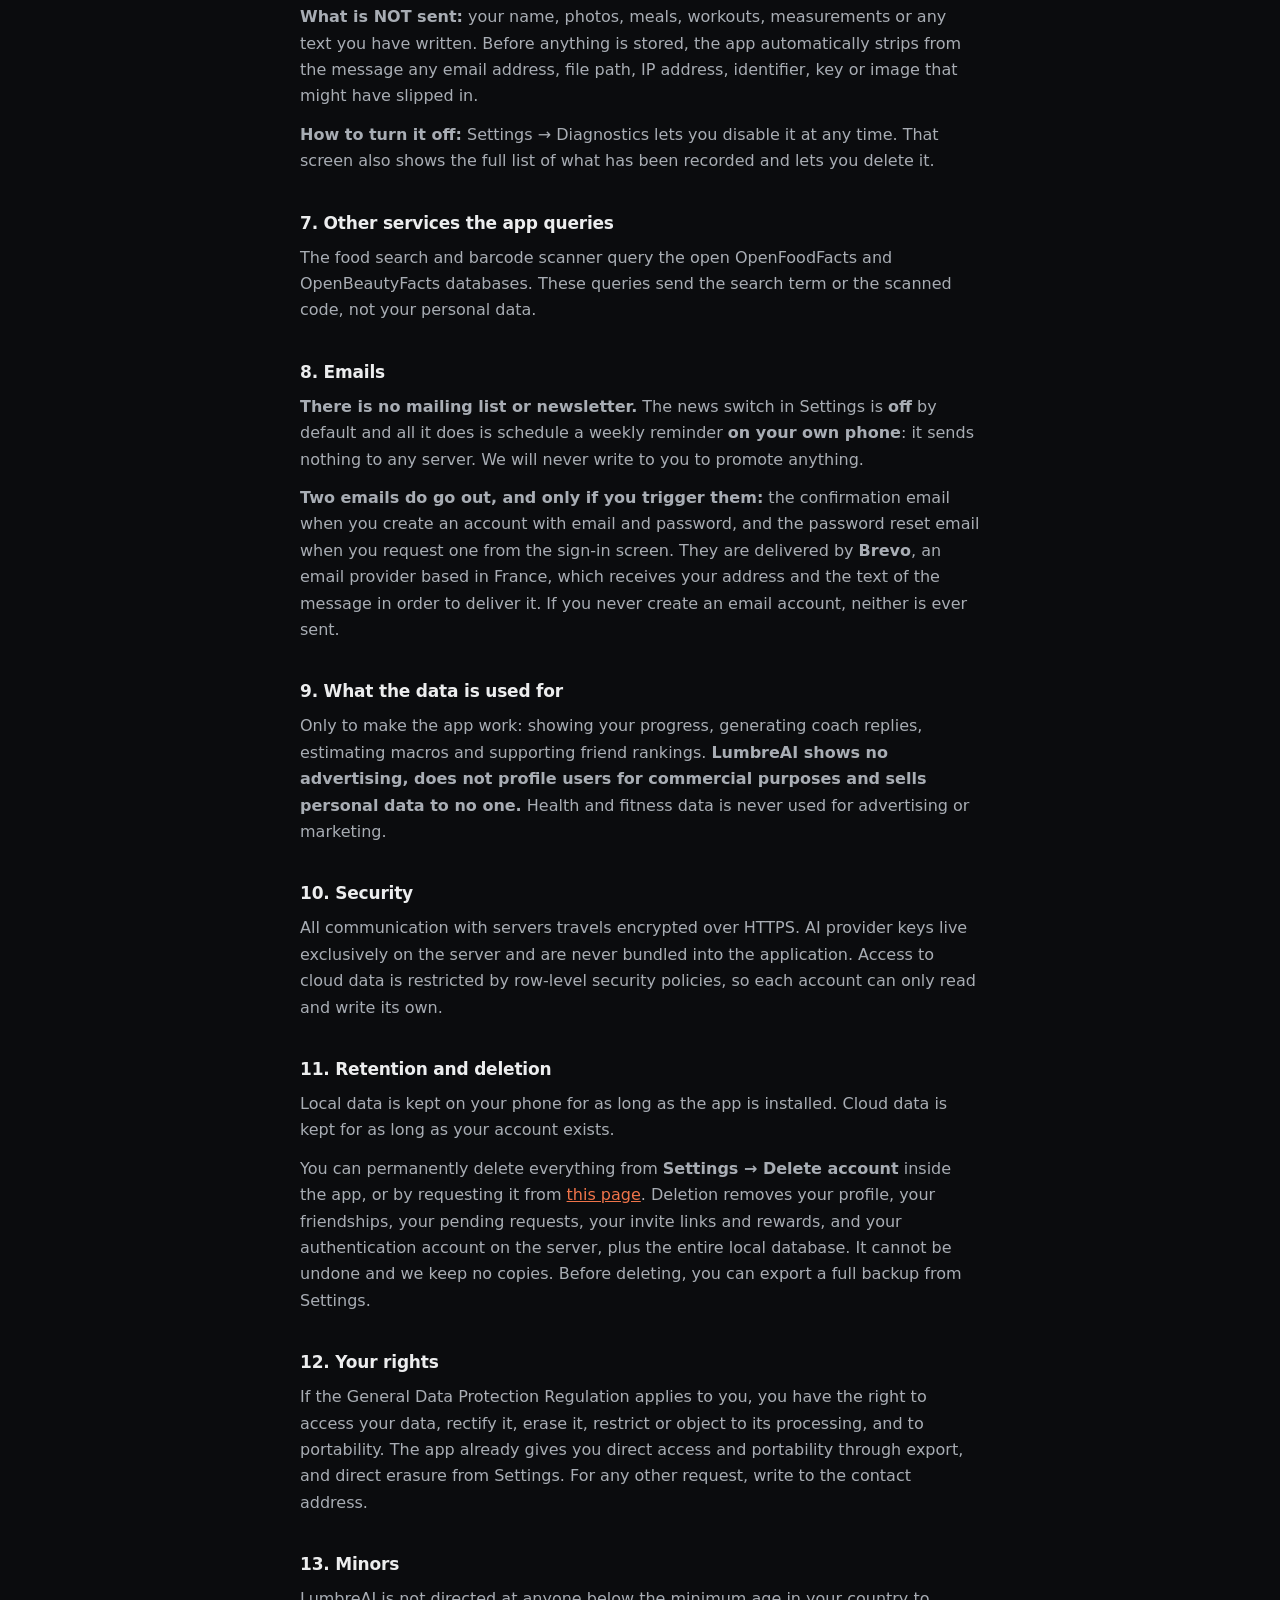
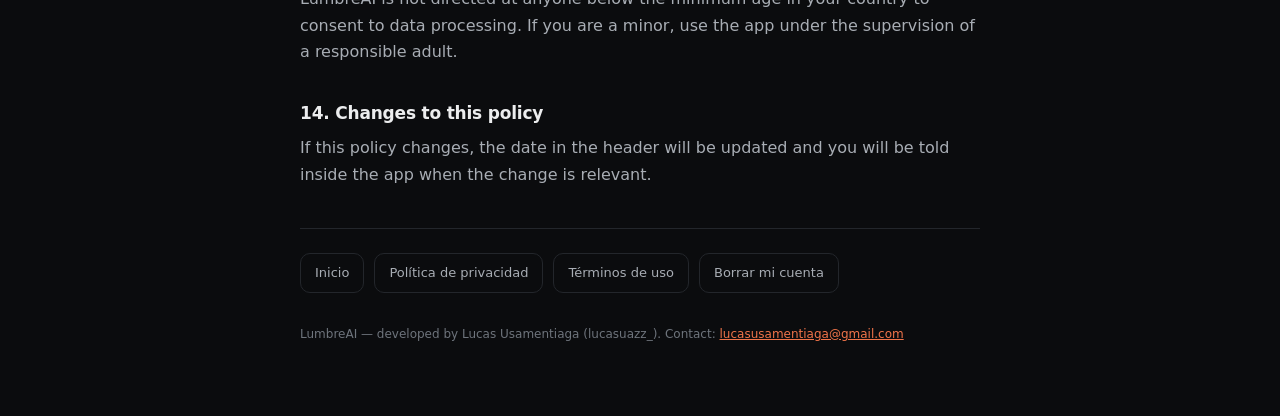
==== commit 5d8e4d20: "Terminos: declarar los limites de uso de la IA La app tiene topes duros que los terminos no menciona" ====
--- a/privacidad.html
+++ b/privacidad.html
@@ -22,7 +22,7 @@
   </div>
 </header>
 <h1>Política de privacidad</h1>
-<p class="updated">LumbreAI · Última actualización: 13 de agosto de 2026</p>
+<p class="updated">LumbreAI · Última actualización: 20 de agosto de 2026</p>
 
 <div data-lang="es" class="on">
 <p>Esta es la política de privacidad de <b>LumbreAI</b>, una aplicación de fitness, nutrición, skincare y bienestar desarrollada por <b>Lucas Usamentiaga</b>, desarrollador individual con domicilio en España. Explica qué datos maneja la app, cómo, con quién se comparten y cómo puedes borrarlos.</p>
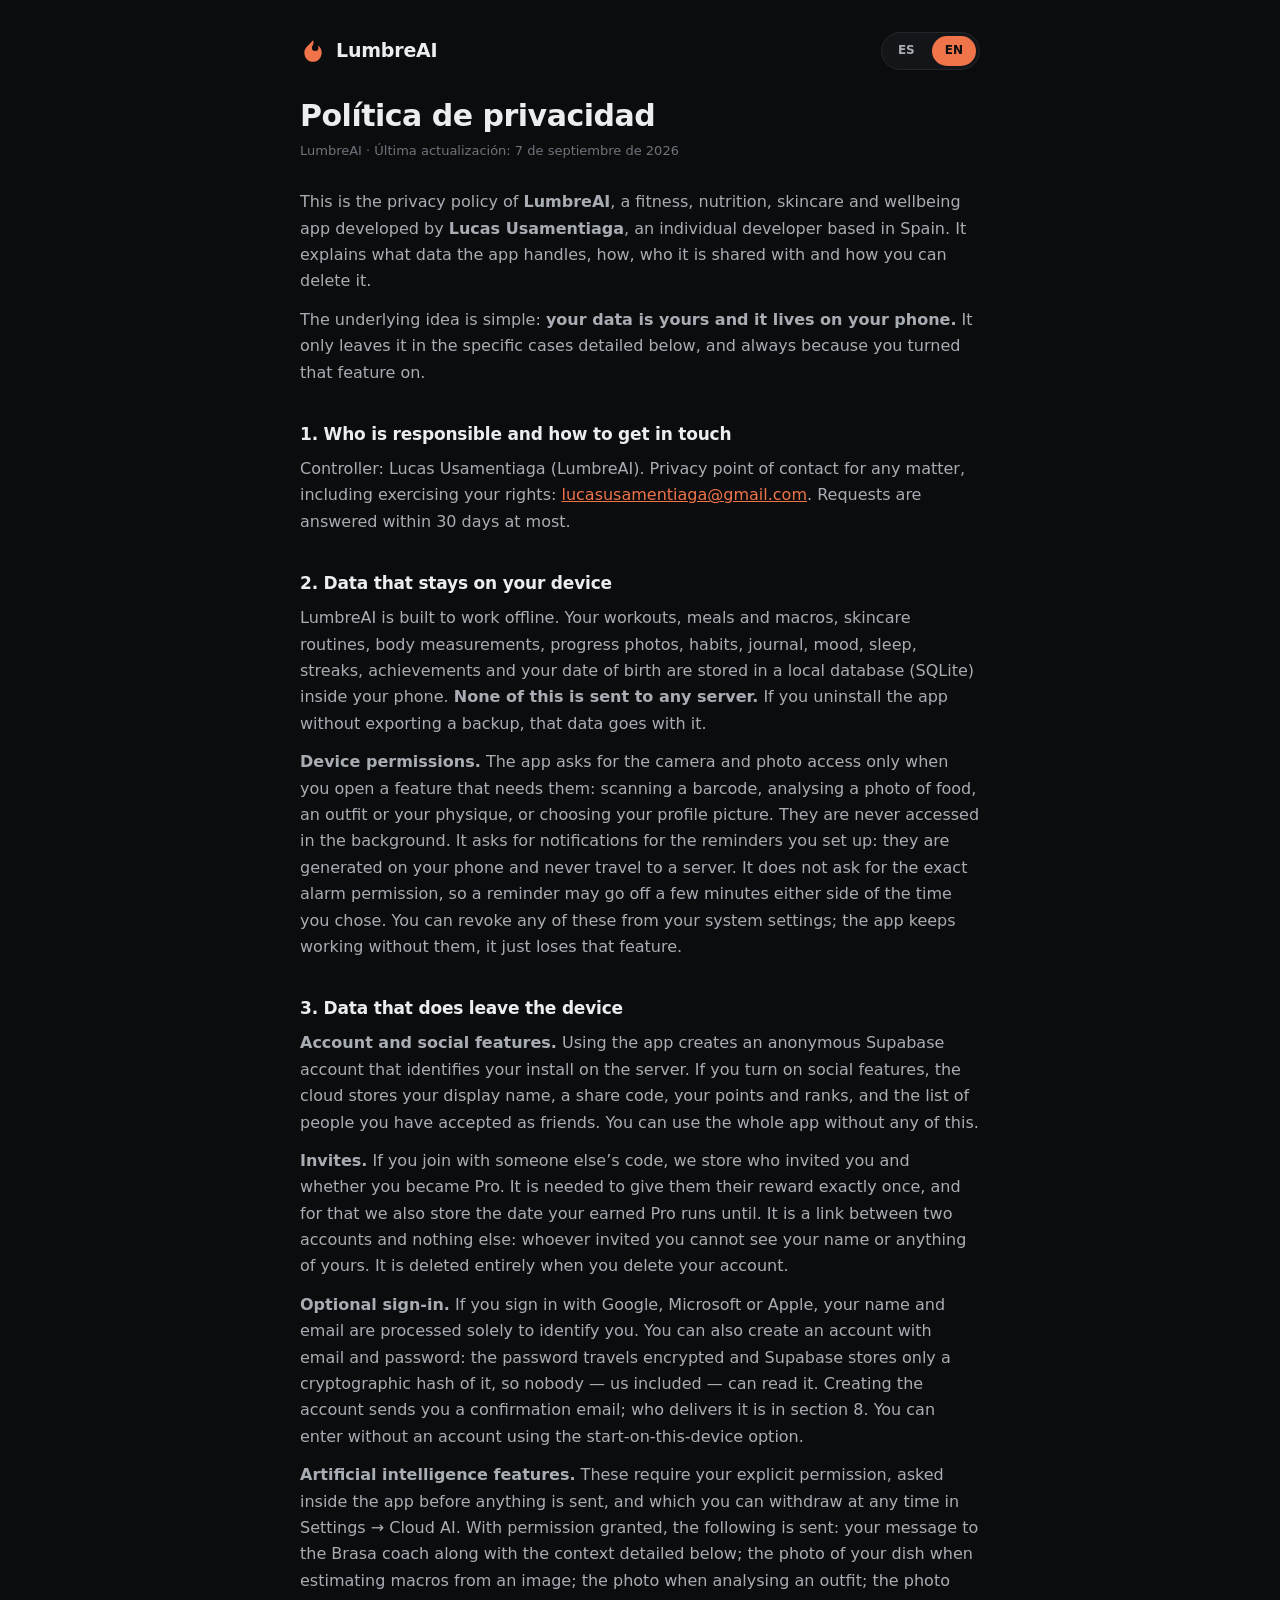
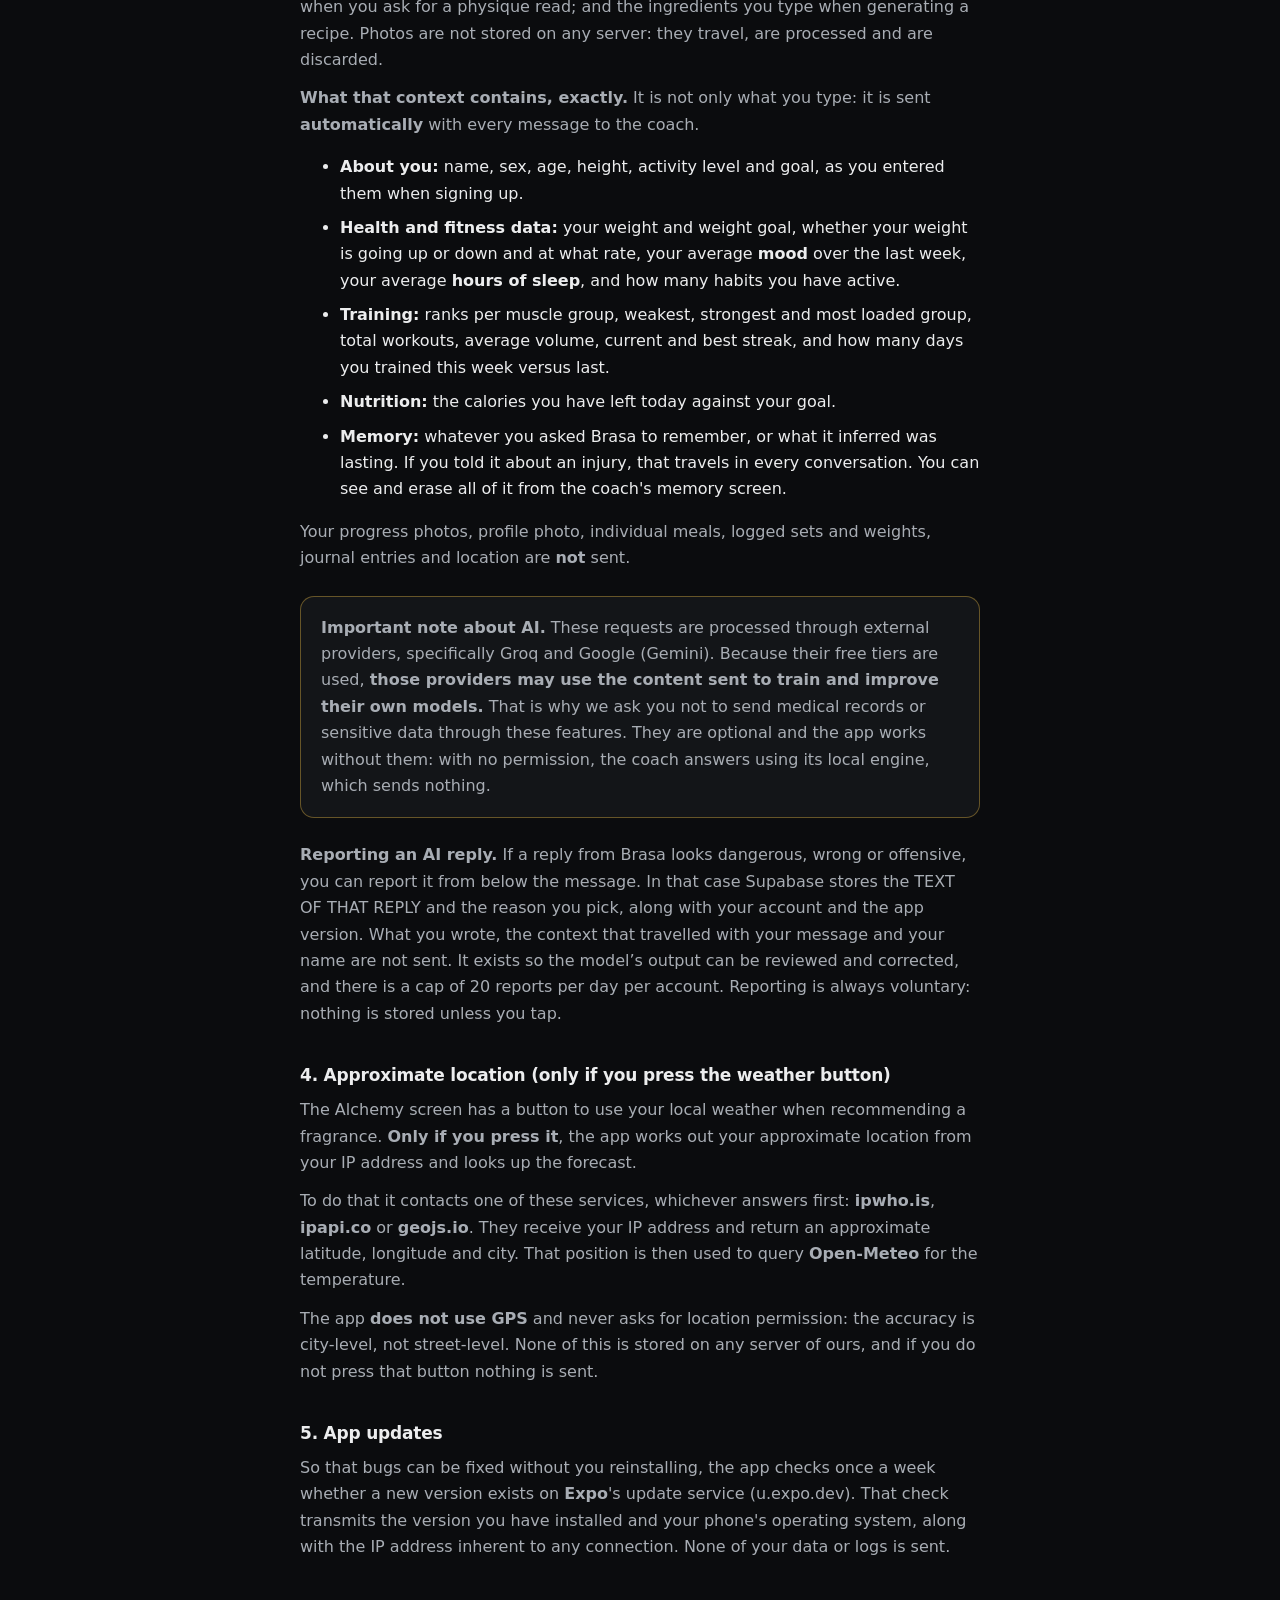
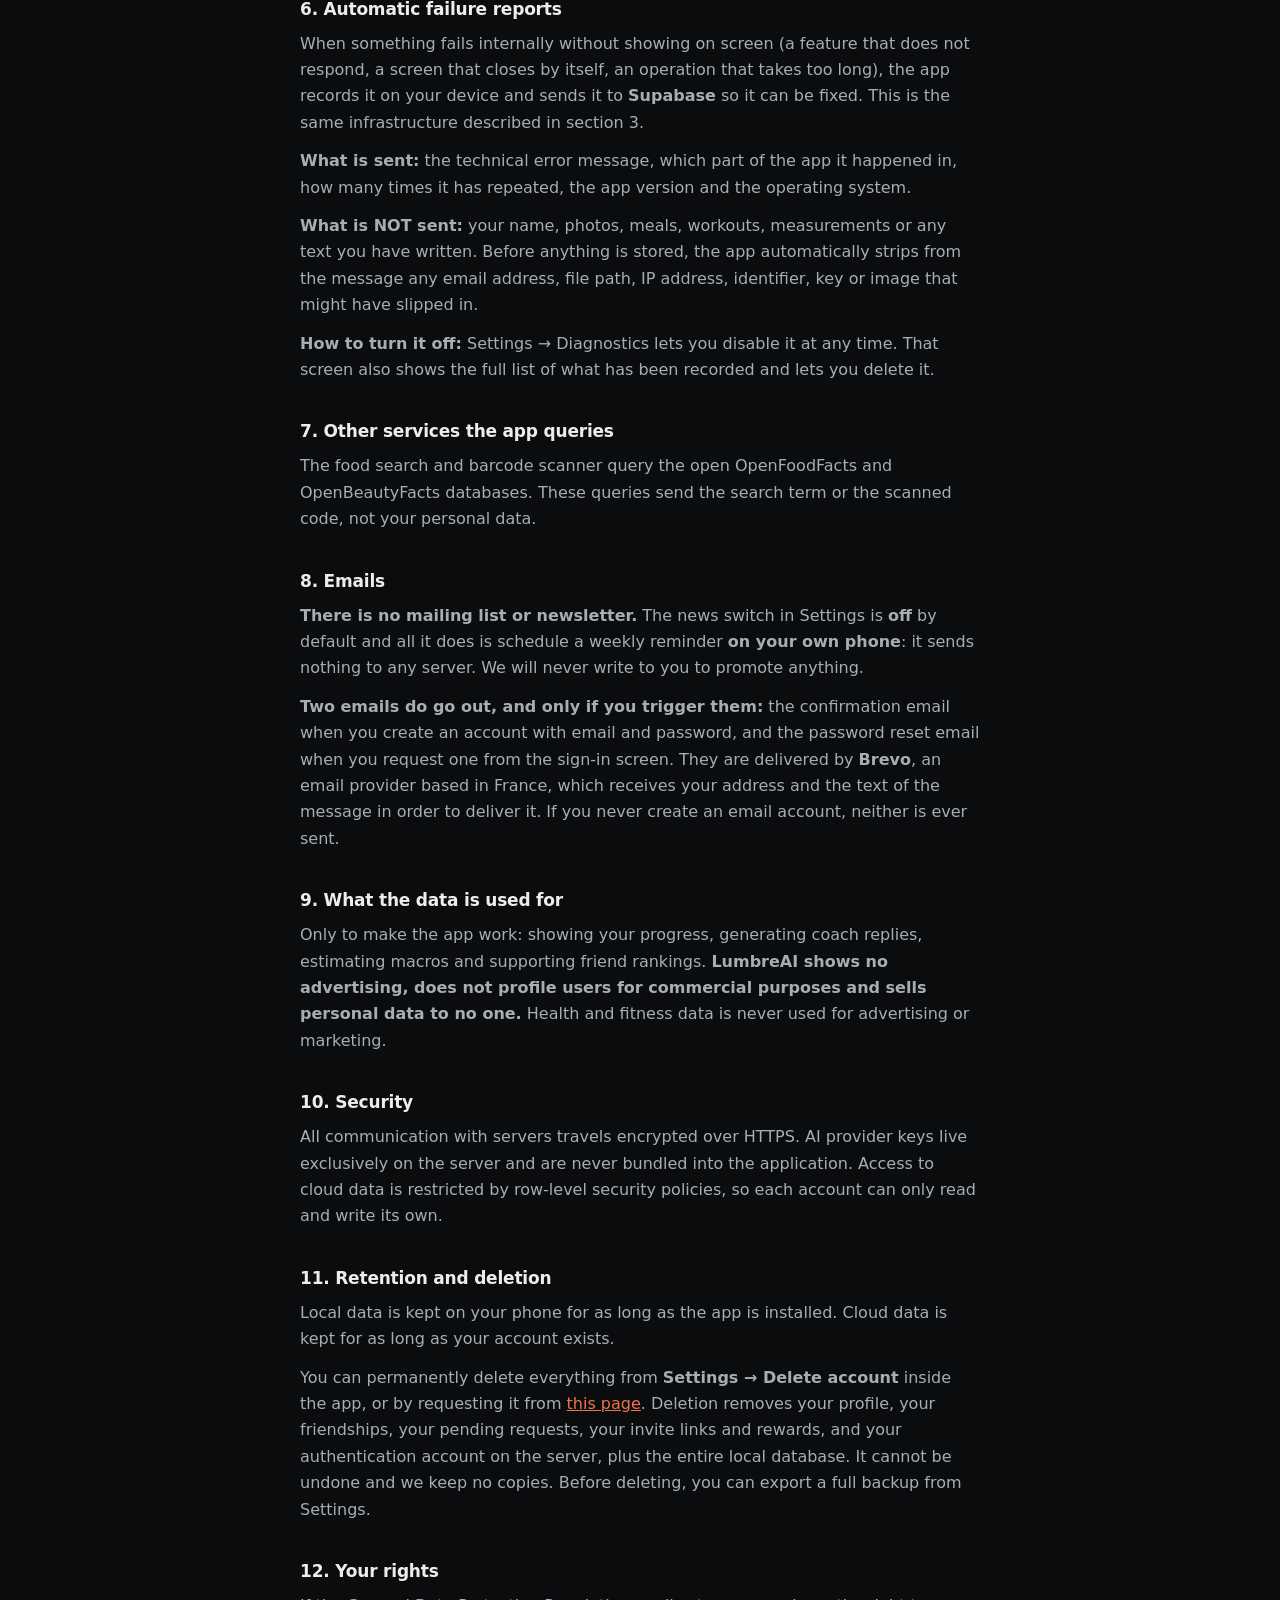
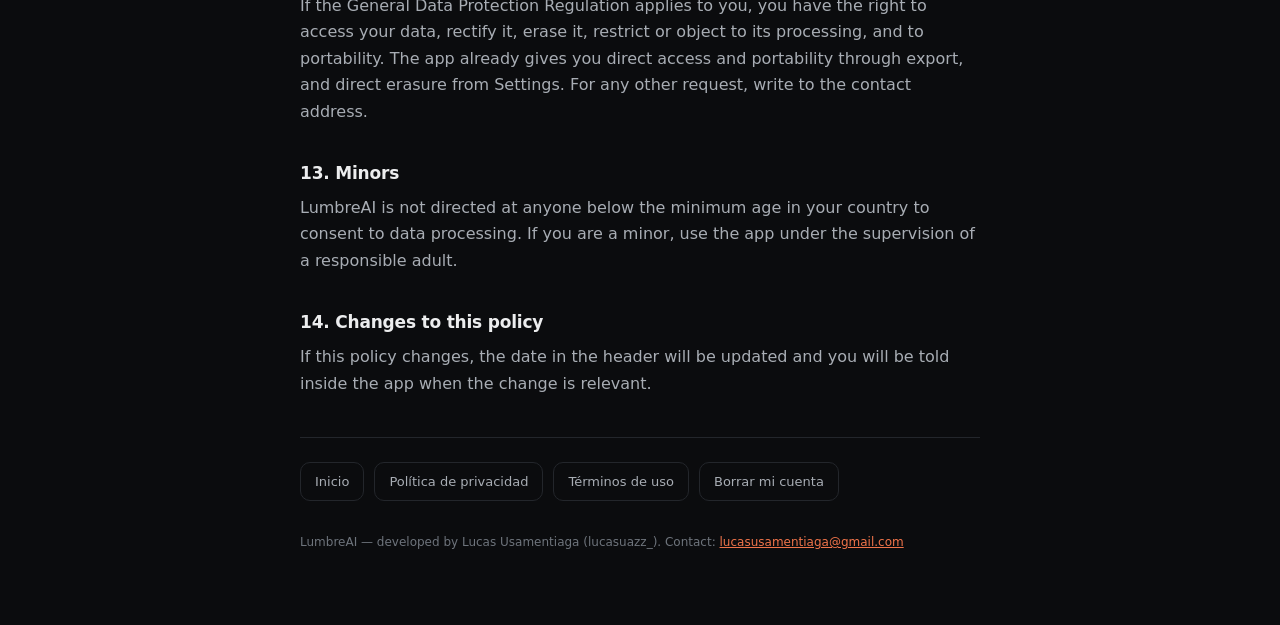
==== commit bd36d54a: "Politica y terminos: reportar una respuesta de la IA" ====
--- a/privacidad.html
+++ b/privacidad.html
@@ -22,7 +22,7 @@
   </div>
 </header>
 <h1>Política de privacidad</h1>
-<p class="updated">LumbreAI · Última actualización: 20 de agosto de 2026</p>
+<p class="updated">LumbreAI · Última actualización: 7 de septiembre de 2026</p>
 
 <div data-lang="es" class="on">
 <p>Esta es la política de privacidad de <b>LumbreAI</b>, una aplicación de fitness, nutrición, skincare y bienestar desarrollada por <b>Lucas Usamentiaga</b>, desarrollador individual con domicilio en España. Explica qué datos maneja la app, cómo, con quién se comparten y cómo puedes borrarlos.</p>
@@ -55,6 +55,8 @@
 <div class="card warn">
 <p><b>Aviso importante sobre la IA.</b> Estas peticiones se procesan a través de proveedores externos, en concreto Groq y Google (Gemini). Al usarse sus planes gratuitos, <b>esos proveedores pueden emplear el contenido enviado para entrenar y mejorar sus propios modelos.</b> Por eso te pedimos que no envíes historiales médicos ni datos sensibles a través de estas funciones. Son opcionales y la app funciona sin ellas: sin permiso, el coach responde con su motor local, que no envía nada.</p>
 </div>
+
+<p><b>Reportar una respuesta de la IA.</b> Si una respuesta de Brasa te parece peligrosa, incorrecta u ofensiva, puedes reportarla desde debajo del mensaje. En ese caso se guarda en Supabase el TEXTO DE ESA RESPUESTA y el motivo que elijas, junto a tu cuenta y la versión de la app. No se envía lo que escribiste tú, ni el contexto que viajó con tu mensaje, ni tu nombre. Sirve para revisar lo que el modelo está diciendo y corregirlo, y hay un tope de 20 reportes al día por cuenta. Reportar es siempre voluntario: nada se guarda si no pulsas.</p>
 
 <h2>4. Ubicación aproximada (solo si pulsas el botón del tiempo)</h2>
 <p>La pantalla de Alquimia tiene un botón para usar el tiempo de tu zona al recomendarte una fragancia. <b>Solo si lo pulsas</b>, la app averigua tu ubicación aproximada a partir de tu dirección IP y consulta la previsión.</p>
@@ -129,6 +131,8 @@
 <p><b>Important note about AI.</b> These requests are processed through external providers, specifically Groq and Google (Gemini). Because their free tiers are used, <b>those providers may use the content sent to train and improve their own models.</b> That is why we ask you not to send medical records or sensitive data through these features. They are optional and the app works without them: with no permission, the coach answers using its local engine, which sends nothing.</p>
 </div>
 
+<p><b>Reporting an AI reply.</b> If a reply from Brasa looks dangerous, wrong or offensive, you can report it from below the message. In that case Supabase stores the TEXT OF THAT REPLY and the reason you pick, along with your account and the app version. What you wrote, the context that travelled with your message and your name are not sent. It exists so the model’s output can be reviewed and corrected, and there is a cap of 20 reports per day per account. Reporting is always voluntary: nothing is stored unless you tap.</p>
+
 <h2>4. Approximate location (only if you press the weather button)</h2>
 <p>The Alchemy screen has a button to use your local weather when recommending a fragrance. <b>Only if you press it</b>, the app works out your approximate location from your IP address and looks up the forecast.</p>
 <p>To do that it contacts one of these services, whichever answers first: <b>ipwho.is</b>, <b>ipapi.co</b> or <b>geojs.io</b>. They receive your IP address and return an approximate latitude, longitude and city. That position is then used to query <b>Open-Meteo</b> for the temperature.</p>
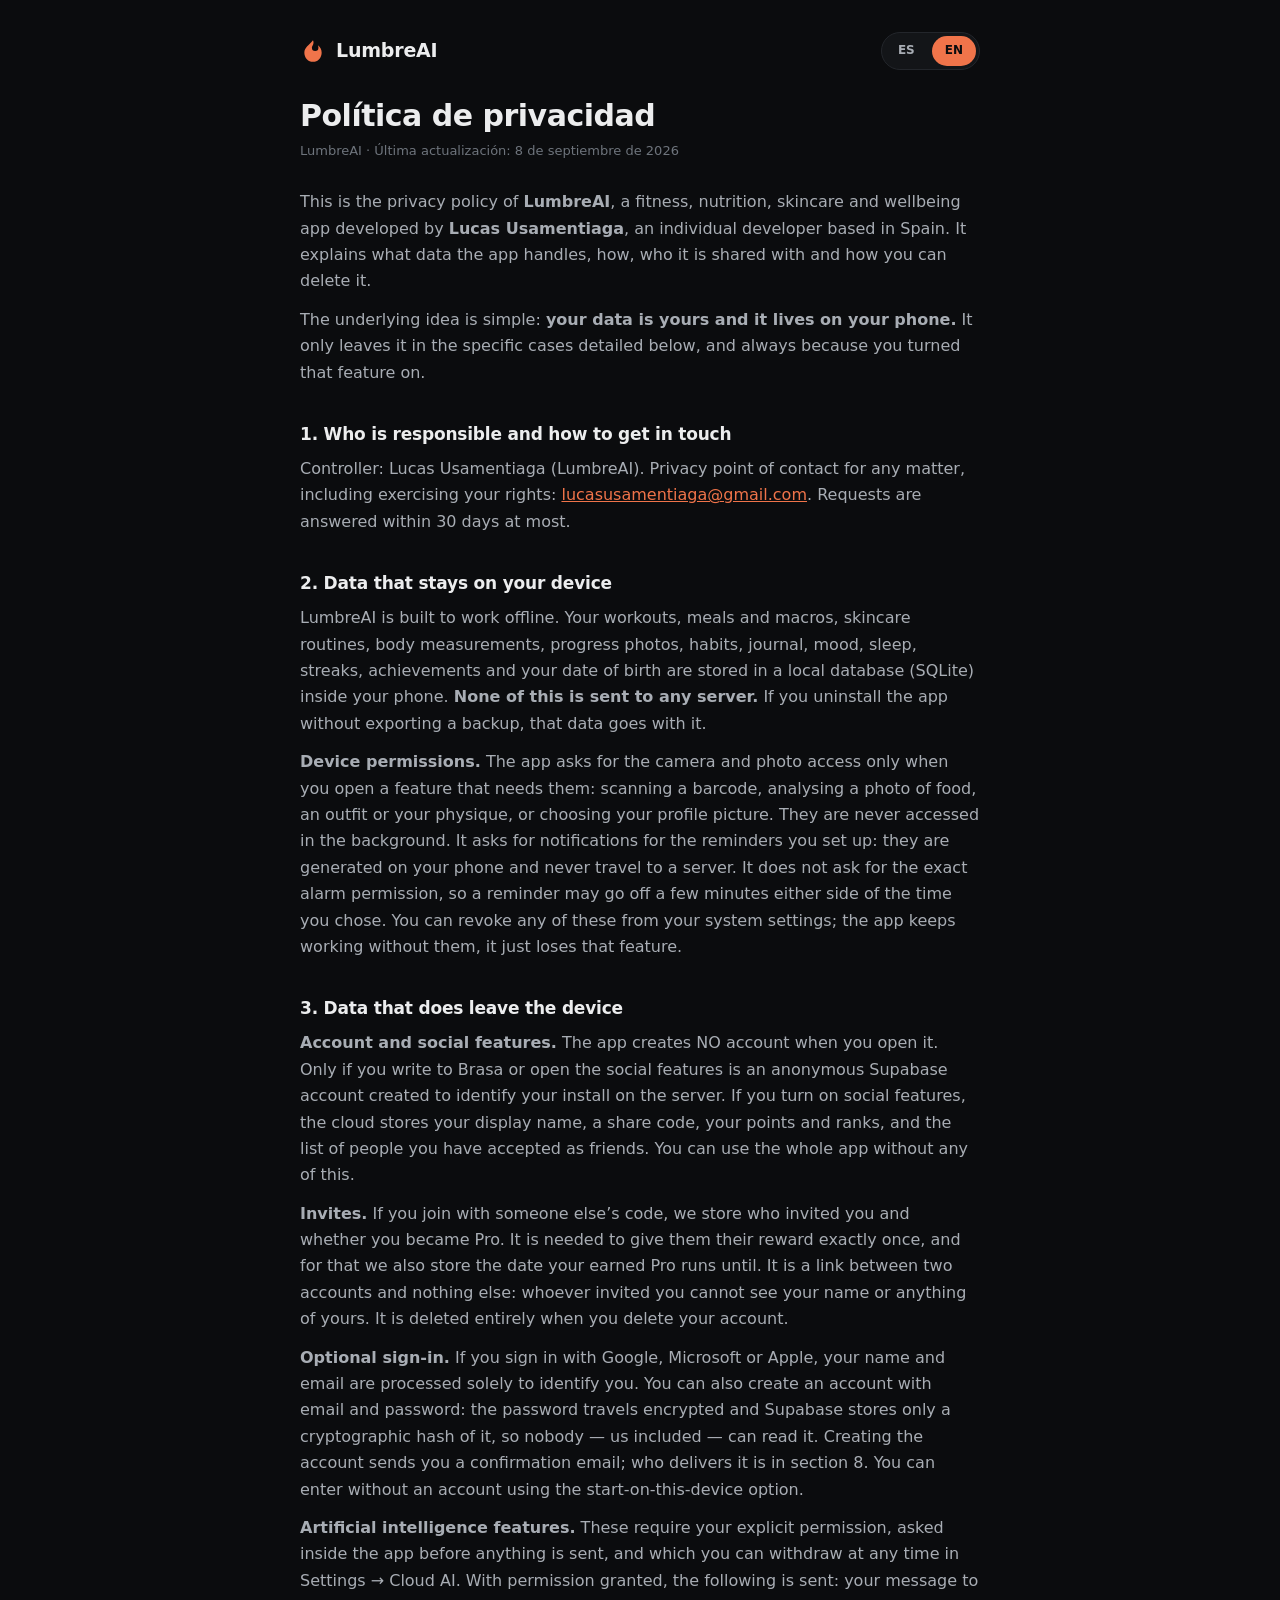
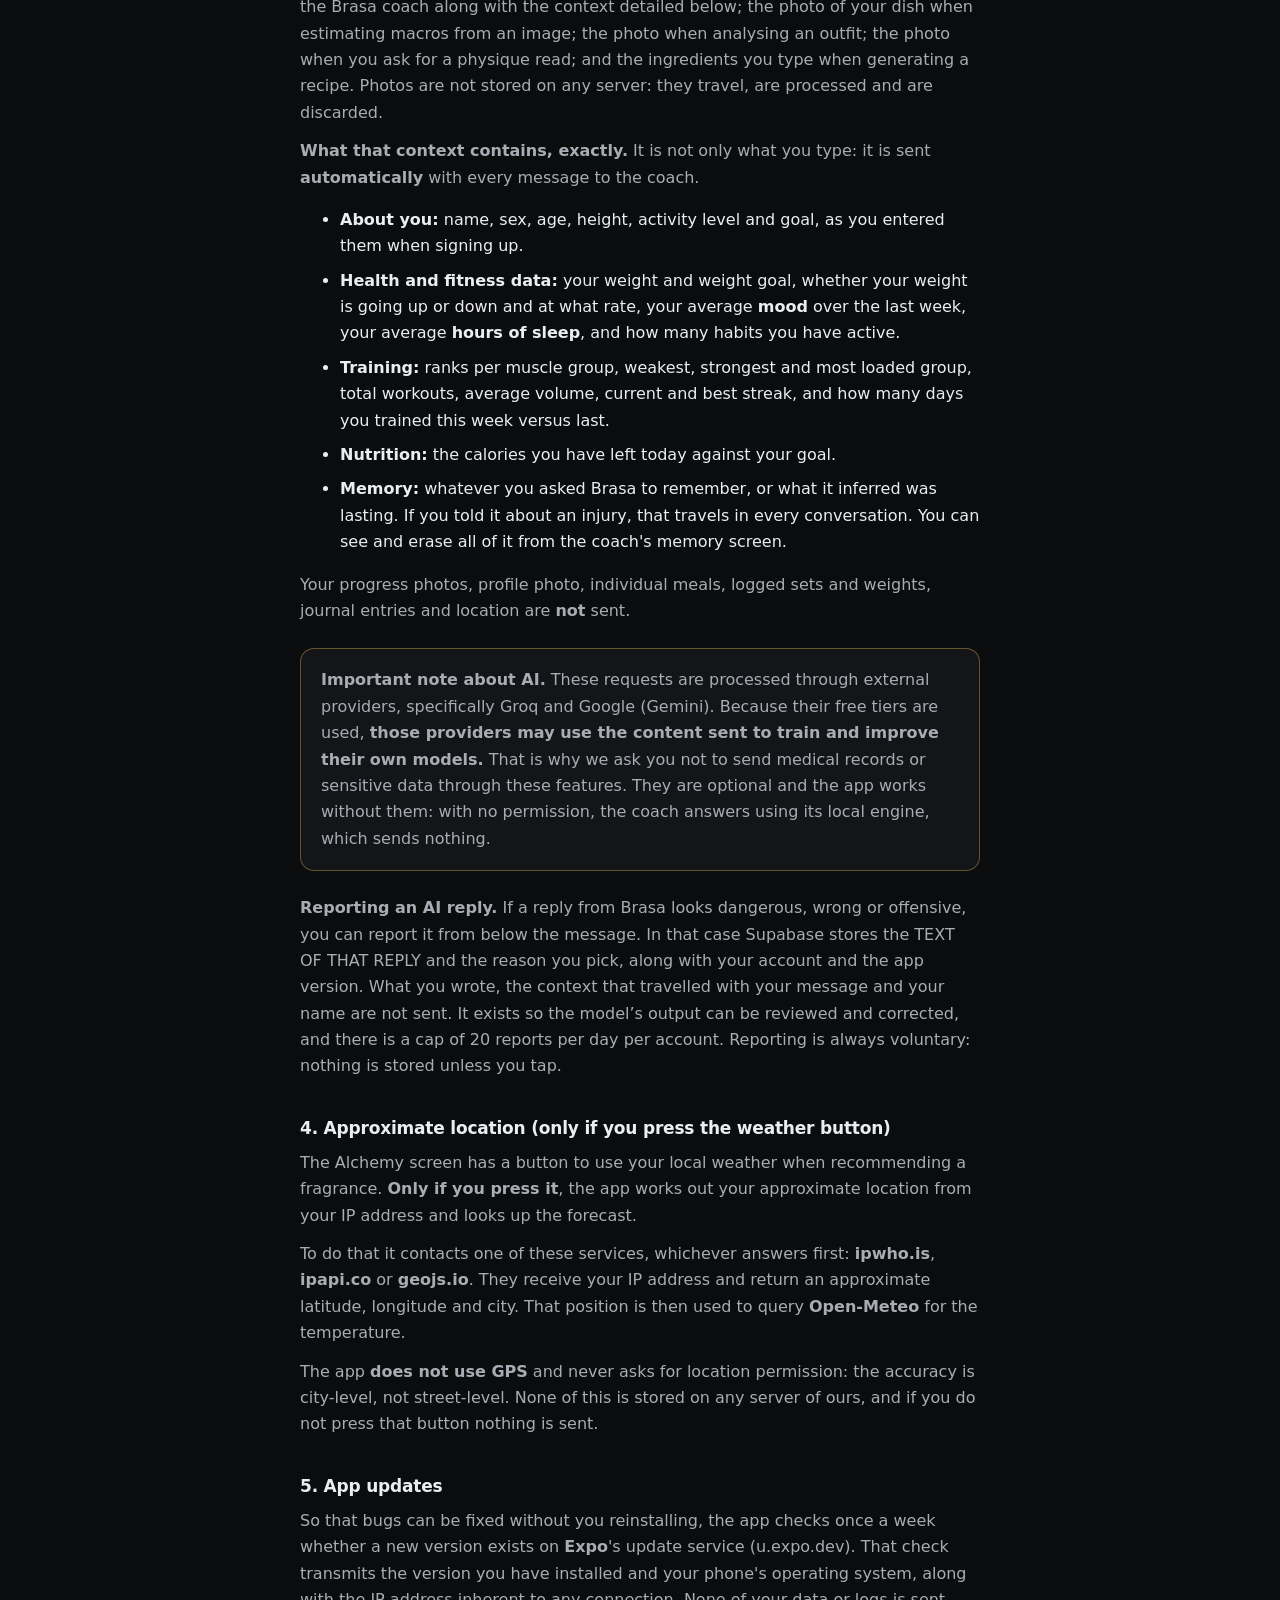
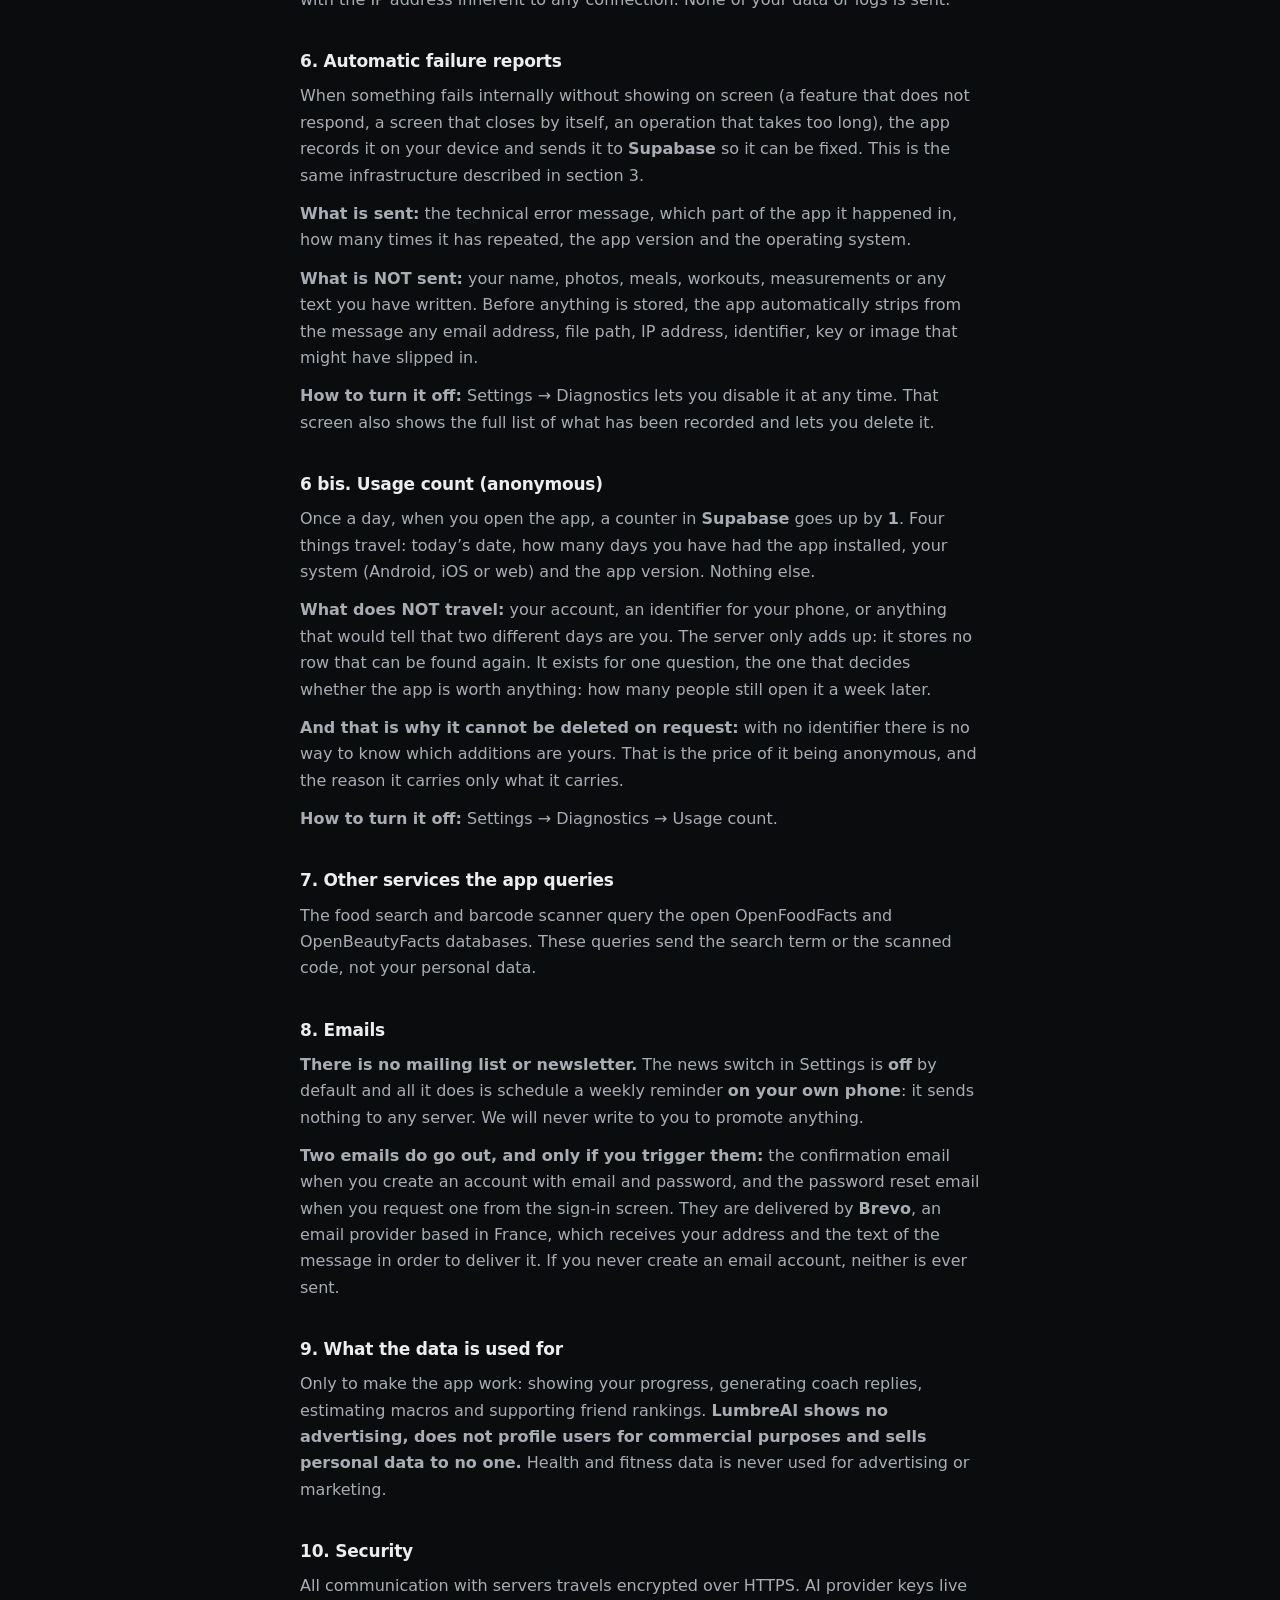
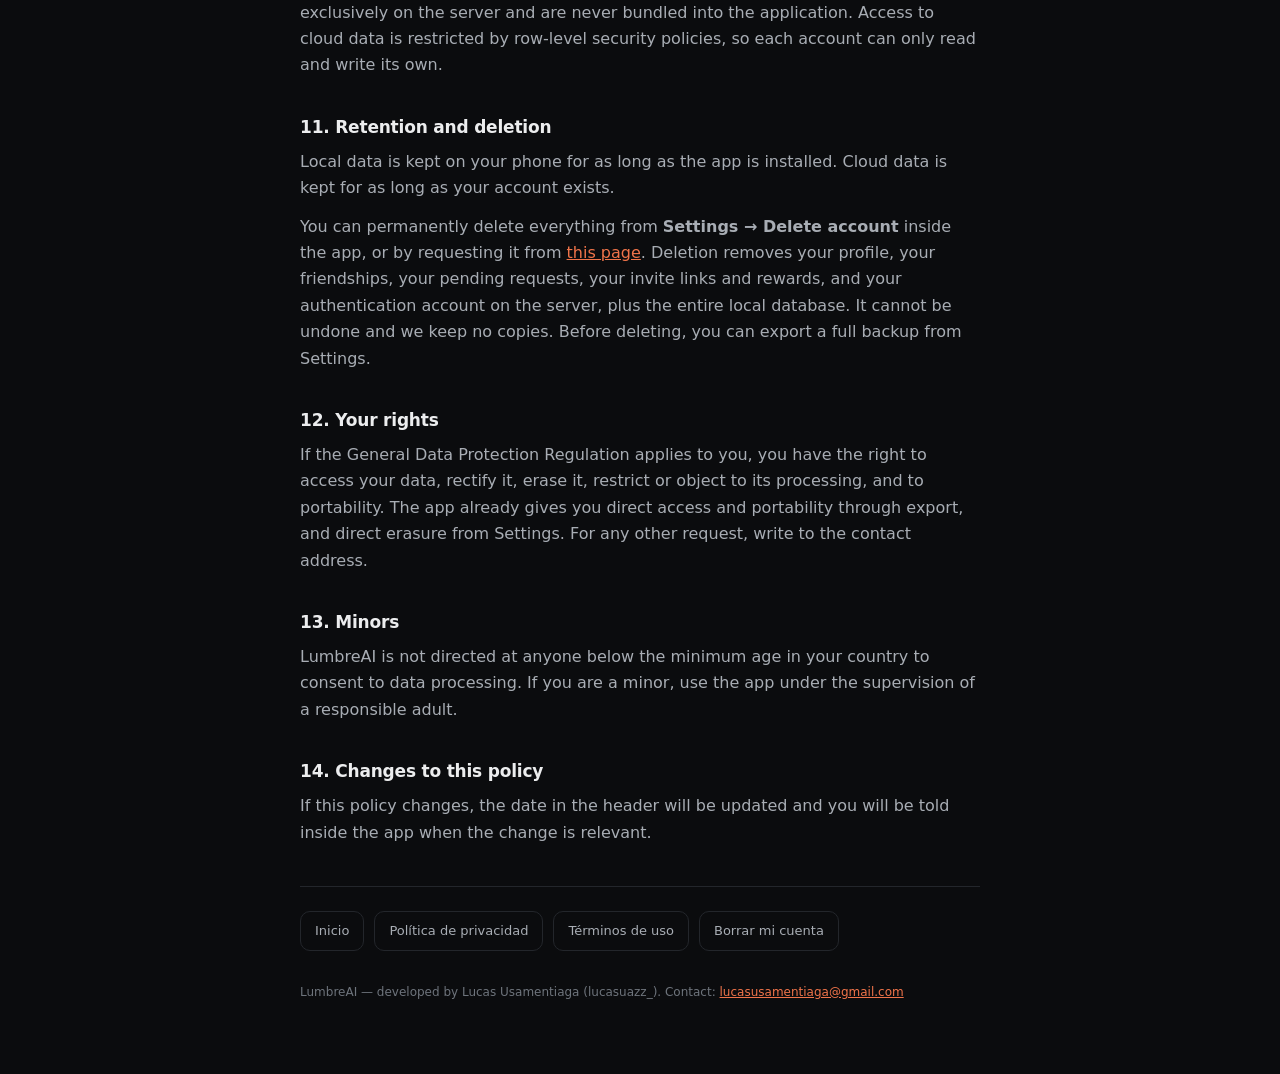
==== commit 3926b5a6: "Politica 8 sep: recuento de uso anonimo y la cuenta que no se crea al arrancar Punto 6 bis nuevo: qu" ====
--- a/privacidad.html
+++ b/privacidad.html
@@ -22,7 +22,7 @@
   </div>
 </header>
 <h1>Política de privacidad</h1>
-<p class="updated">LumbreAI · Última actualización: 7 de septiembre de 2026</p>
+<p class="updated">LumbreAI · Última actualización: 8 de septiembre de 2026</p>
 
 <div data-lang="es" class="on">
 <p>Esta es la política de privacidad de <b>LumbreAI</b>, una aplicación de fitness, nutrición, skincare y bienestar desarrollada por <b>Lucas Usamentiaga</b>, desarrollador individual con domicilio en España. Explica qué datos maneja la app, cómo, con quién se comparten y cómo puedes borrarlos.</p>
@@ -37,7 +37,7 @@
 <p><b>Permisos del dispositivo.</b> La app pide la cámara y el acceso a fotos solo cuando tú abres una función que los necesita: escanear un código de barras, analizar una foto de comida, de outfit o de físico, o elegir tu foto de perfil. Nunca se accede a ellos de fondo. Pide notificaciones para los recordatorios que tú configuras: se generan en tu móvil y no viajan a ningún servidor. No pide permiso de alarma exacta, así que un recordatorio puede sonar con unos minutos de margen sobre la hora elegida. Puedes revocar cualquiera de estos permisos desde los ajustes del sistema; la app sigue funcionando sin ellos, solo pierde la función correspondiente.</p>
 
 <h2>3. Datos que sí salen del dispositivo</h2>
-<p><b>Cuenta y funciones sociales.</b> Al usar la app se crea una cuenta anónima en Supabase que identifica tu instalación en el servidor. Si activas las funciones sociales, se guardan en la nube tu nombre visible, un código para compartir, tus puntos y rangos, y la lista de personas con las que has aceptado ser amigo. Puedes usar la app entera sin esto.</p>
+<p><b>Cuenta y funciones sociales.</b> La app NO crea ninguna cuenta al abrirla. Solo si escribes a Brasa o entras en las funciones sociales se crea una cuenta anónima en Supabase que identifica tu instalación en el servidor. Si activas las funciones sociales, se guardan en la nube tu nombre visible, un código para compartir, tus puntos y rangos, y la lista de personas con las que has aceptado ser amigo. Puedes usar la app entera sin esto.</p>
 <p><b>Invitaciones.</b> Si entras con el código de otra persona, se guarda quién te invitó y si has llegado a ser Pro. Hace falta para darle su recompensa una sola vez, y para eso guardamos también hasta qué fecha te dura el Pro que hayas ganado. Es un enlace entre dos cuentas, sin ningún dato más: quien te invitó no ve tu nombre ni nada tuyo. Se borra entero al borrar la cuenta.</p>
 <p><b>Inicio de sesión opcional.</b> Si entras con Google, Microsoft o Apple, se procesan tu nombre y tu correo únicamente para identificarte. También puedes crear una cuenta con correo y contraseña: la contraseña viaja cifrada y Supabase la guarda solo como huella criptográfica, de forma que nadie —tampoco nosotros— puede leerla. Al crear la cuenta recibirás un correo de confirmación; quién lo entrega está en el punto 8. Puedes entrar sin cuenta con la opción de empezar en el dispositivo.</p>
 <p><b>Funciones de inteligencia artificial.</b> Requieren tu permiso explícito, que se pide dentro de la app antes de enviar nada y que puedes retirar cuando quieras en Ajustes → IA en la nube. Con el permiso concedido se envía: tu mensaje al coach Brasa junto al contexto que se detalla abajo; la foto del plato cuando estimas macros por imagen; la foto cuando analizas un outfit; la foto cuando pides una lectura de físico; y los ingredientes que escribes al generar una receta. Las fotos no se guardan en ningún servidor: viajan, se procesan y se descartan.</p>
@@ -72,6 +72,12 @@
 <p><b>Qué NO se envía:</b> tu nombre, tus fotos, tus comidas, tus entrenamientos, tus medidas ni ningún texto que hayas escrito. Antes de guardar nada, la app borra automáticamente del mensaje cualquier correo electrónico, ruta de fichero, dirección IP, identificador, clave o imagen que pudiera haberse colado.</p>
 <p><b>Cómo desactivarlo:</b> en Ajustes → Diagnóstico puedes apagarlo cuando quieras. Ahí también ves la lista completa de lo que se ha apuntado y puedes borrarla.</p>
 
+<h2>6 bis. Recuento de uso (anónimo)</h2>
+<p>Una vez al día, al abrir la app, se le suma <b>1</b> a un contador en <b>Supabase</b>. Lo que viaja son cuatro cosas: la fecha de hoy, cuántos días llevas con la app instalada, tu sistema (Android, iOS o web) y la versión de la app. Nada más.</p>
+<p><b>Qué NO viaja:</b> tu cuenta, un identificador de tu móvil, o cualquier cosa que permita saber que dos días distintos eres tú. El servidor solo suma: no guarda ninguna fila que se pueda volver a encontrar. Sirve para una sola pregunta, que es la que decide si la app merece la pena: cuánta gente sigue abriéndola pasada una semana.</p>
+<p><b>Y por eso no se puede borrar a petición:</b> al no llevar identificador, no hay forma de saber qué sumas son tuyas. Es el precio de que sea anónimo, y es la razón de que lleve solo lo que lleva.</p>
+<p><b>Cómo desactivarlo:</b> Ajustes → Diagnóstico → Recuento de uso.</p>
+
 <h2>7. Otros servicios que consulta la app</h2>
 <p>El buscador de alimentos y el escáner de códigos de barras consultan las bases de datos abiertas OpenFoodFacts y OpenBeautyFacts. Estas consultas envían el término buscado o el código escaneado, no tus datos personales.</p>
 
@@ -112,7 +118,7 @@
 <p><b>Device permissions.</b> The app asks for the camera and photo access only when you open a feature that needs them: scanning a barcode, analysing a photo of food, an outfit or your physique, or choosing your profile picture. They are never accessed in the background. It asks for notifications for the reminders you set up: they are generated on your phone and never travel to a server. It does not ask for the exact alarm permission, so a reminder may go off a few minutes either side of the time you chose. You can revoke any of these from your system settings; the app keeps working without them, it just loses that feature.</p>
 
 <h2>3. Data that does leave the device</h2>
-<p><b>Account and social features.</b> Using the app creates an anonymous Supabase account that identifies your install on the server. If you turn on social features, the cloud stores your display name, a share code, your points and ranks, and the list of people you have accepted as friends. You can use the whole app without any of this.</p>
+<p><b>Account and social features.</b> The app creates NO account when you open it. Only if you write to Brasa or open the social features is an anonymous Supabase account created to identify your install on the server. If you turn on social features, the cloud stores your display name, a share code, your points and ranks, and the list of people you have accepted as friends. You can use the whole app without any of this.</p>
 <p><b>Invites.</b> If you join with someone else’s code, we store who invited you and whether you became Pro. It is needed to give them their reward exactly once, and for that we also store the date your earned Pro runs until. It is a link between two accounts and nothing else: whoever invited you cannot see your name or anything of yours. It is deleted entirely when you delete your account.</p>
 <p><b>Optional sign-in.</b> If you sign in with Google, Microsoft or Apple, your name and email are processed solely to identify you. You can also create an account with email and password: the password travels encrypted and Supabase stores only a cryptographic hash of it, so nobody — us included — can read it. Creating the account sends you a confirmation email; who delivers it is in section 8. You can enter without an account using the start-on-this-device option.</p>
 <p><b>Artificial intelligence features.</b> These require your explicit permission, asked inside the app before anything is sent, and which you can withdraw at any time in Settings → Cloud AI. With permission granted, the following is sent: your message to the Brasa coach along with the context detailed below; the photo of your dish when estimating macros from an image; the photo when analysing an outfit; the photo when you ask for a physique read; and the ingredients you type when generating a recipe. Photos are not stored on any server: they travel, are processed and are discarded.</p>
@@ -146,6 +152,12 @@
 <p><b>What is sent:</b> the technical error message, which part of the app it happened in, how many times it has repeated, the app version and the operating system.</p>
 <p><b>What is NOT sent:</b> your name, photos, meals, workouts, measurements or any text you have written. Before anything is stored, the app automatically strips from the message any email address, file path, IP address, identifier, key or image that might have slipped in.</p>
 <p><b>How to turn it off:</b> Settings → Diagnostics lets you disable it at any time. That screen also shows the full list of what has been recorded and lets you delete it.</p>
+
+<h2>6 bis. Usage count (anonymous)</h2>
+<p>Once a day, when you open the app, a counter in <b>Supabase</b> goes up by <b>1</b>. Four things travel: today&rsquo;s date, how many days you have had the app installed, your system (Android, iOS or web) and the app version. Nothing else.</p>
+<p><b>What does NOT travel:</b> your account, an identifier for your phone, or anything that would tell that two different days are you. The server only adds up: it stores no row that can be found again. It exists for one question, the one that decides whether the app is worth anything: how many people still open it a week later.</p>
+<p><b>And that is why it cannot be deleted on request:</b> with no identifier there is no way to know which additions are yours. That is the price of it being anonymous, and the reason it carries only what it carries.</p>
+<p><b>How to turn it off:</b> Settings &rarr; Diagnostics &rarr; Usage count.</p>
 
 <h2>7. Other services the app queries</h2>
 <p>The food search and barcode scanner query the open OpenFoodFacts and OpenBeautyFacts databases. These queries send the search term or the scanned code, not your personal data.</p>
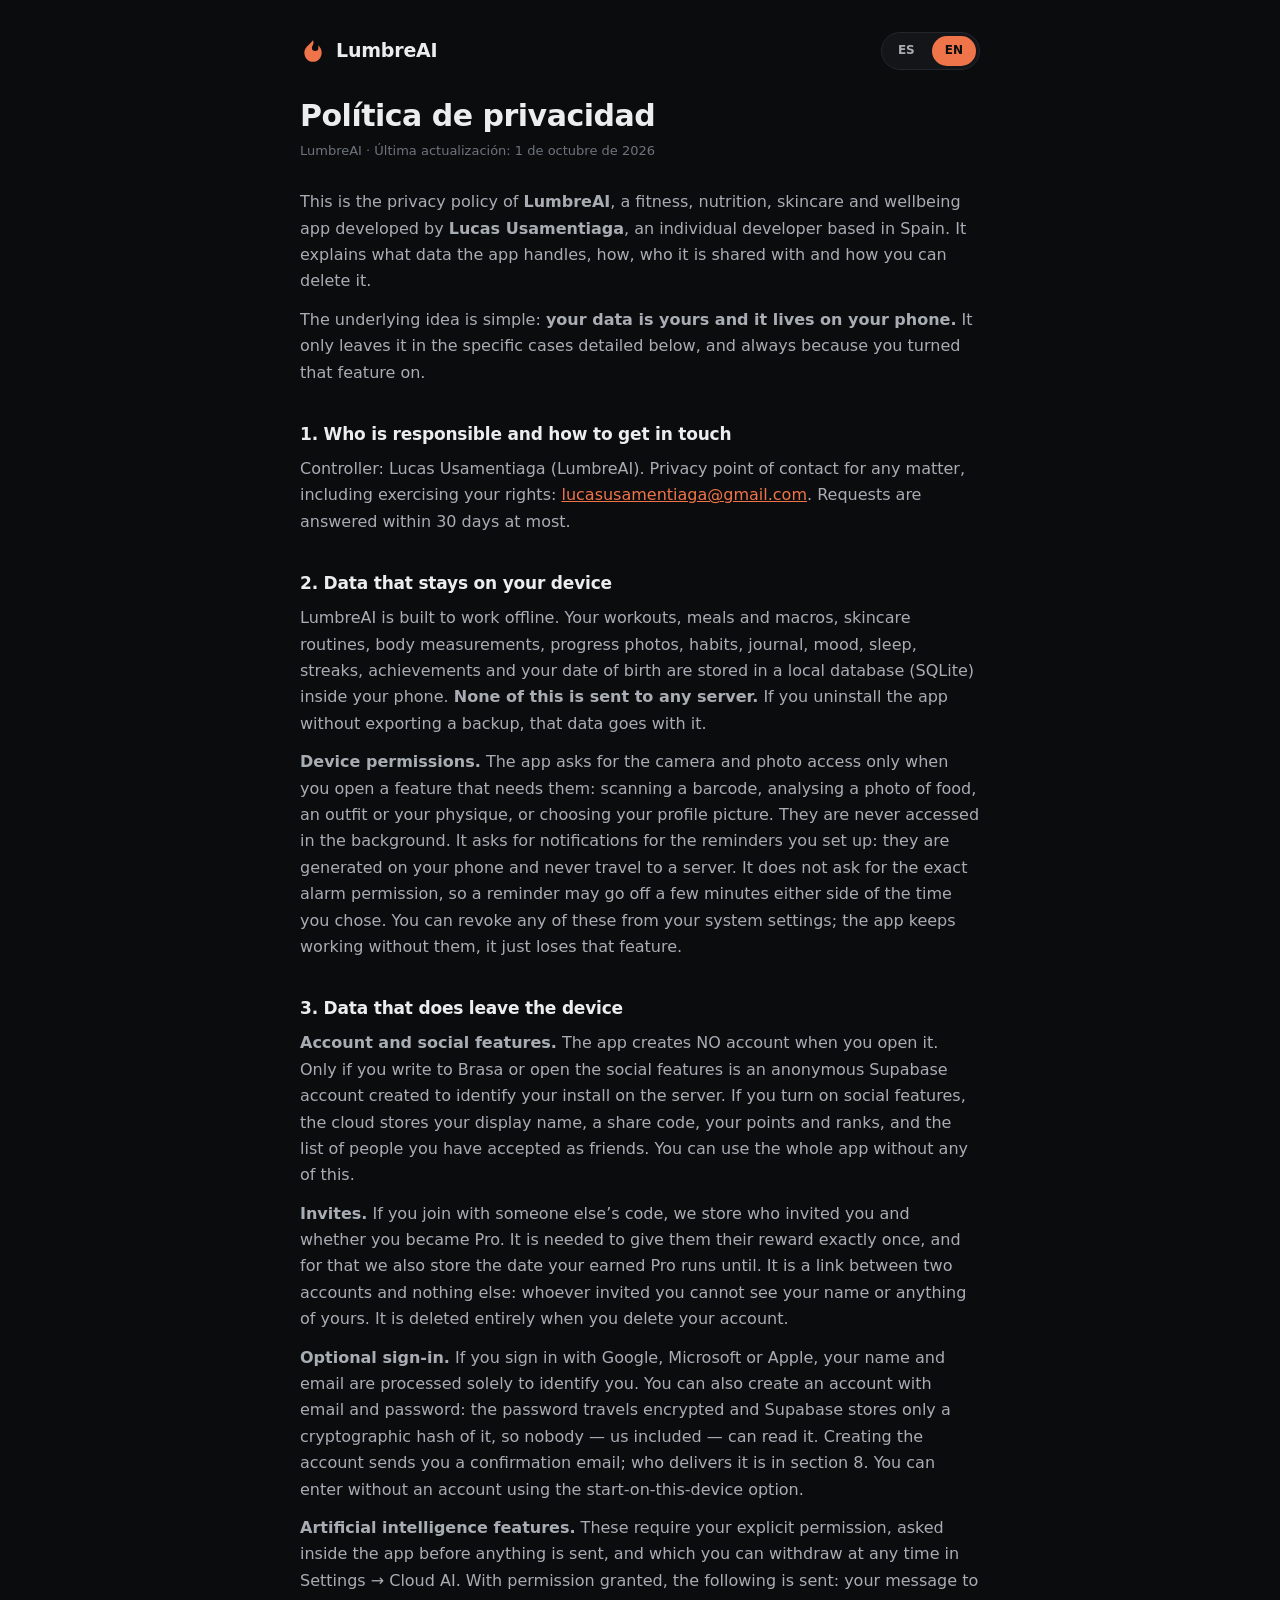
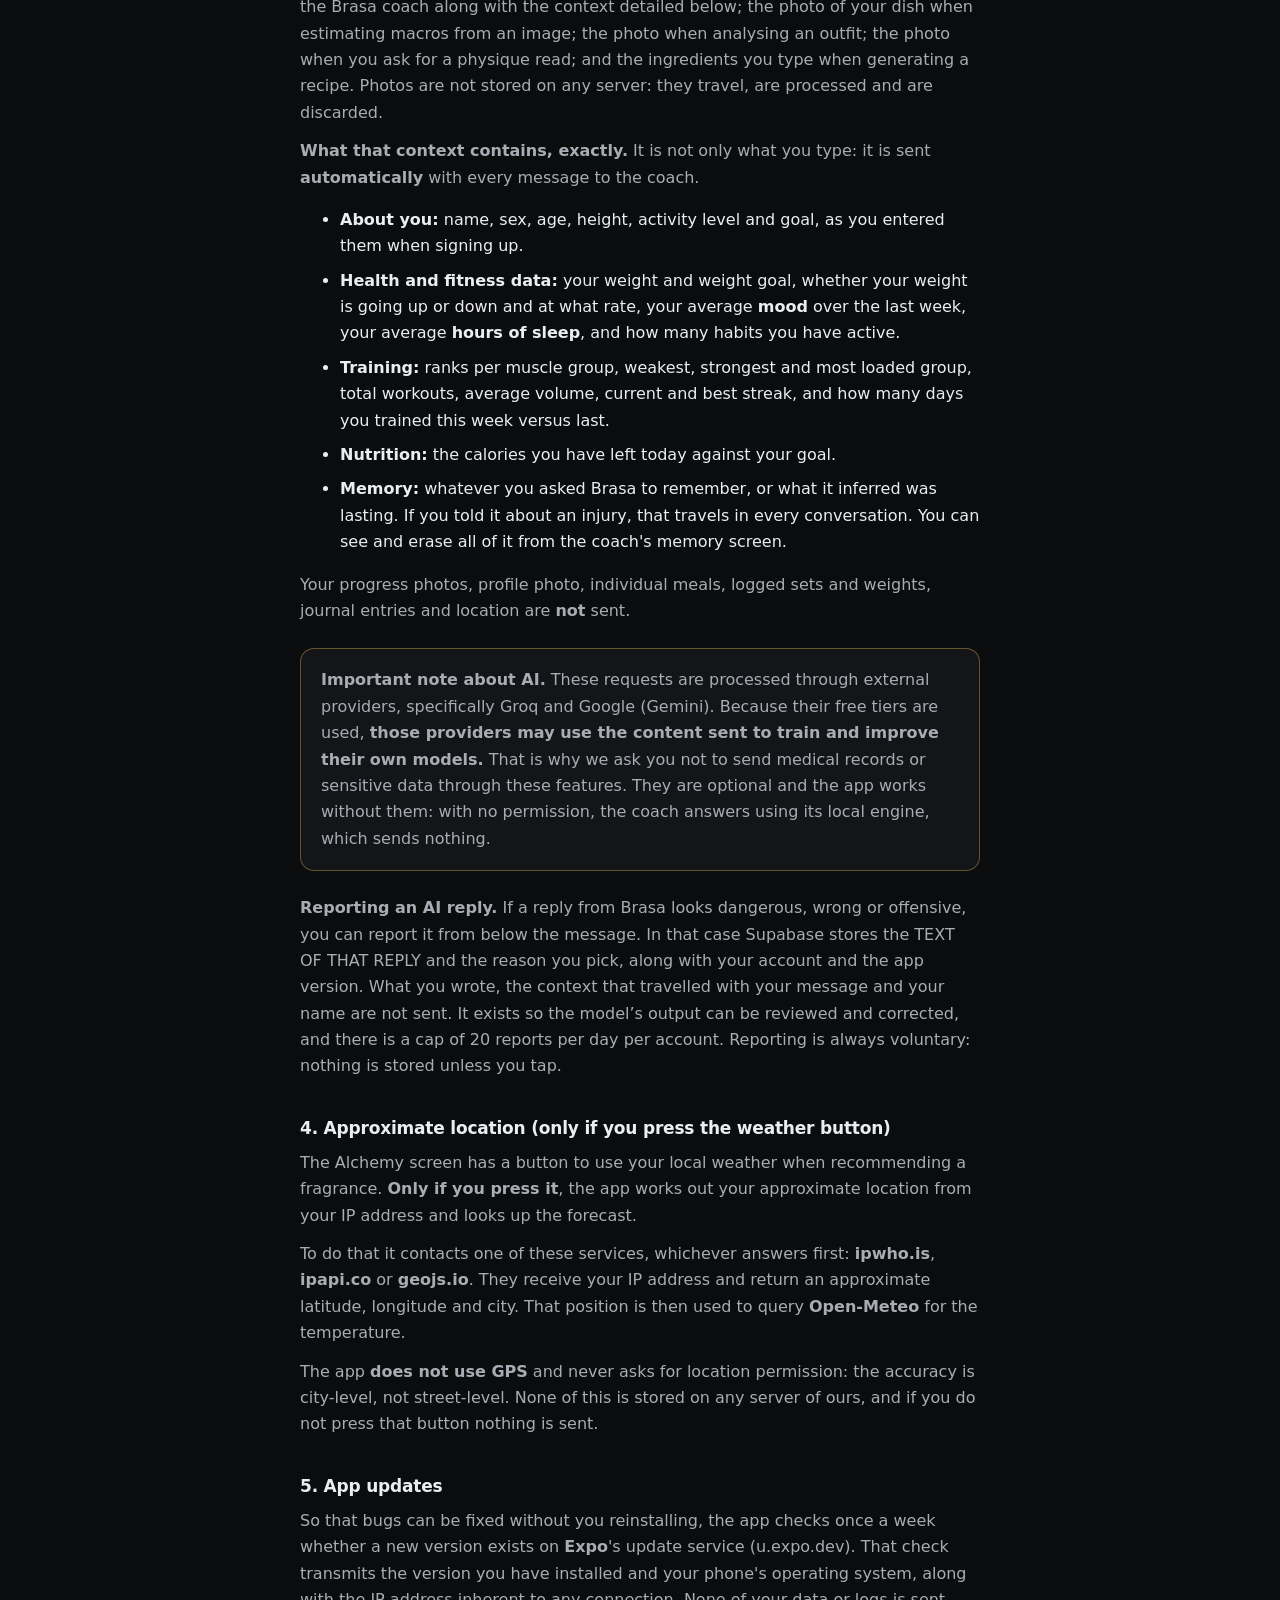
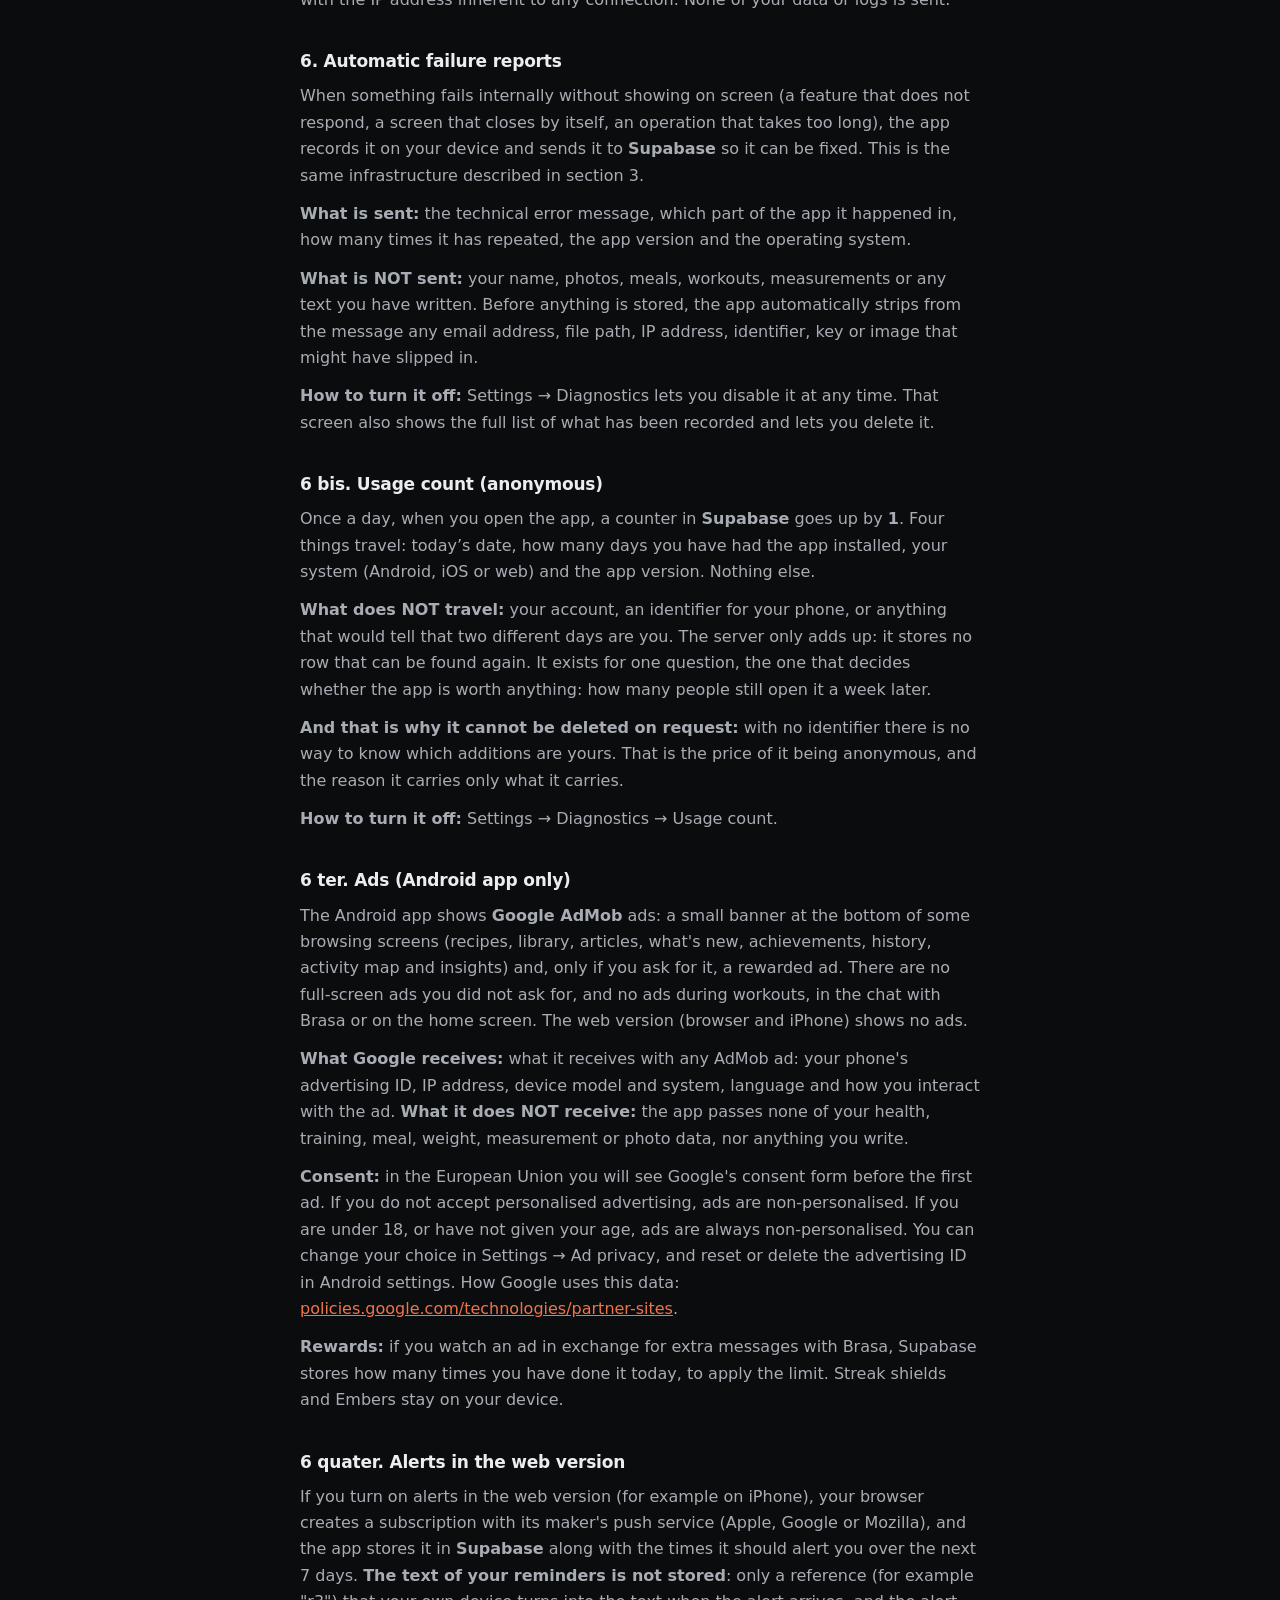
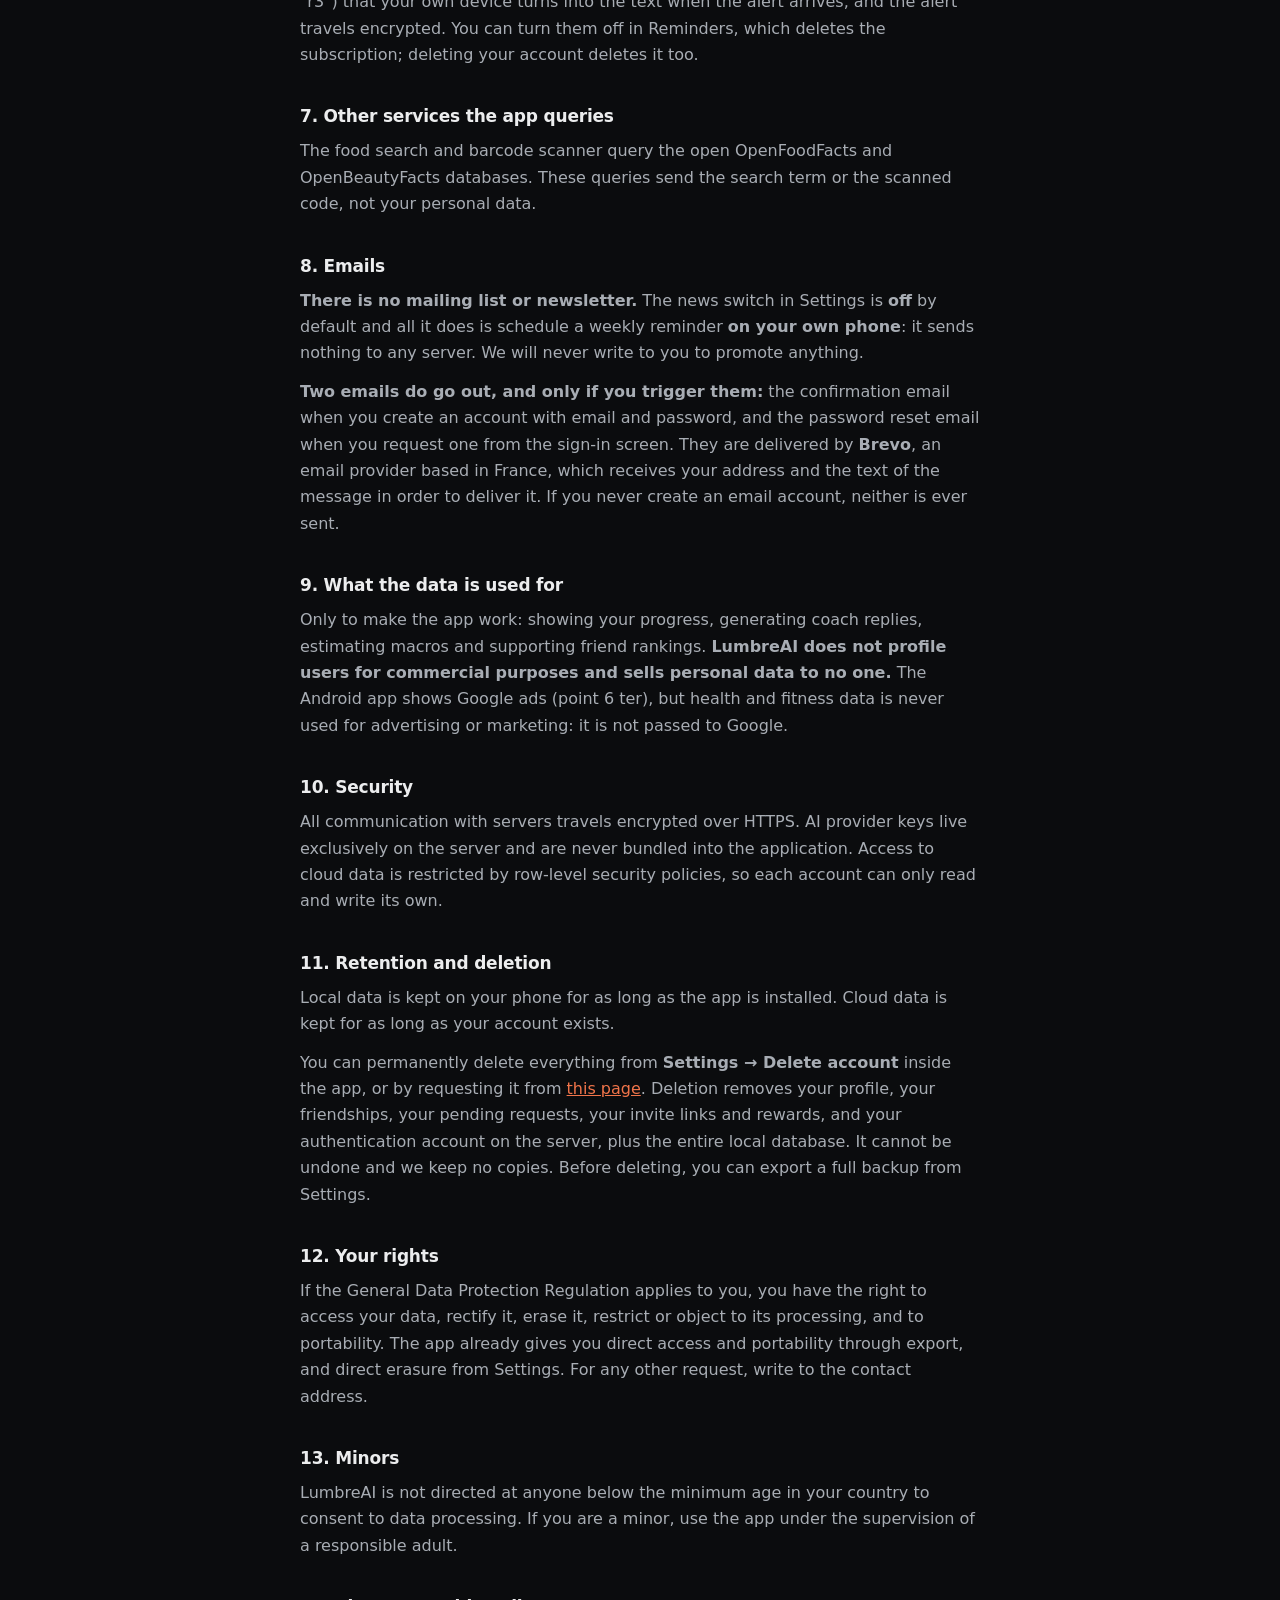
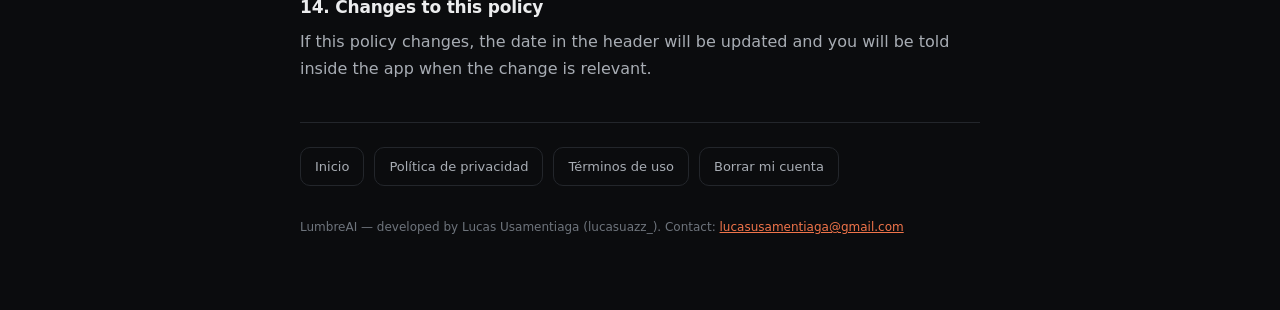
==== commit 87bf008d: "Politica y terminos: anuncios, recompensas y avisos web (1 oct 2026)" ====
--- a/privacidad.html
+++ b/privacidad.html
@@ -22,7 +22,7 @@
   </div>
 </header>
 <h1>Política de privacidad</h1>
-<p class="updated">LumbreAI · Última actualización: 8 de septiembre de 2026</p>
+<p class="updated">LumbreAI · Última actualización: 1 de octubre de 2026</p>
 
 <div data-lang="es" class="on">
 <p>Esta es la política de privacidad de <b>LumbreAI</b>, una aplicación de fitness, nutrición, skincare y bienestar desarrollada por <b>Lucas Usamentiaga</b>, desarrollador individual con domicilio en España. Explica qué datos maneja la app, cómo, con quién se comparten y cómo puedes borrarlos.</p>
@@ -78,6 +78,15 @@
 <p><b>Y por eso no se puede borrar a petición:</b> al no llevar identificador, no hay forma de saber qué sumas son tuyas. Es el precio de que sea anónimo, y es la razón de que lleve solo lo que lleva.</p>
 <p><b>Cómo desactivarlo:</b> Ajustes → Diagnóstico → Recuento de uso.</p>
 
+<h2>6 ter. Anuncios (solo en la app de Android)</h2>
+<p>La app de Android muestra anuncios de <b>Google AdMob</b>: un banner pequeño al pie de algunas pantallas de consulta (recetas, biblioteca, artículos, novedades, logros, historial, mapa de actividad e informes) y, solo si tú lo pides, un anuncio de recompensa. No hay anuncios a pantalla completa que no hayas pedido, ni anuncios en el entrenamiento, en el chat con Brasa ni en la pantalla de inicio. La versión web (navegador e iPhone) no muestra anuncios.</p>
+<p><b>Qué recibe Google:</b> lo que recibe con cualquier anuncio de AdMob: el identificador de publicidad del móvil, la dirección IP, el modelo y el sistema del dispositivo, el idioma y cómo interactúas con el anuncio. <b>Qué NO recibe:</b> la app no le pasa ningún dato tuyo de salud, entrenamiento, comidas, peso, medidas, fotos ni nada que escribas.</p>
+<p><b>Consentimiento:</b> en la Unión Europea, antes del primer anuncio verás el formulario de consentimiento de Google. Si no aceptas publicidad personalizada, los anuncios son no personalizados. Si tienes menos de 18 años, o no has indicado tu edad, los anuncios son siempre no personalizados. Puedes cambiar tu elección en Ajustes → Privacidad de los anuncios, y restablecer o eliminar el identificador de publicidad en los ajustes de Android. Cómo usa Google estos datos: <a href="https://policies.google.com/technologies/partner-sites">policies.google.com/technologies/partner-sites</a>.</p>
+<p><b>Recompensas:</b> si ves un anuncio a cambio de mensajes extra con Brasa, Supabase guarda cuántas veces lo has hecho hoy, para aplicar el límite. Los escudos de racha y las Brasas se quedan en tu dispositivo.</p>
+
+<h2>6 quater. Avisos en la versión web</h2>
+<p>Si activas los avisos en la versión web (por ejemplo, en el iPhone), tu navegador crea una suscripción en el servicio de avisos de su fabricante (Apple, Google o Mozilla), y la app la guarda en <b>Supabase</b> junto con las horas a las que debe avisarte durante los próximos 7 días. <b>No se guarda el texto de tus recordatorios</b>: solo una referencia (por ejemplo «r3») que tu propio dispositivo convierte en el texto al recibir el aviso, y el aviso viaja cifrado. Puedes apagarlos en Recordatorios, lo que borra la suscripción; si borras tu cuenta se borra también.</p>
+
 <h2>7. Otros servicios que consulta la app</h2>
 <p>El buscador de alimentos y el escáner de códigos de barras consultan las bases de datos abiertas OpenFoodFacts y OpenBeautyFacts. Estas consultas envían el término buscado o el código escaneado, no tus datos personales.</p>
 
@@ -86,7 +95,7 @@
 <p><b>Sí salen dos correos, y solo si tú los provocas:</b> el de confirmación al crear una cuenta con correo y contraseña, y el de restablecer la contraseña cuando lo pides desde la pantalla de acceso. Los entrega <b>Brevo</b>, un proveedor de email con sede en Francia, que recibe tu dirección y el texto del mensaje para poder hacértelo llegar. Si no creas una cuenta con correo, no se envía ninguno de los dos.</p>
 
 <h2>9. Para qué se usan los datos</h2>
-<p>Únicamente para que la app funcione: mostrarte tu progreso, generar respuestas del coach, estimar macros y sostener los rankings entre amigos. <b>LumbreAI no muestra publicidad, no perfila usuarios con fines comerciales y no vende datos personales a nadie.</b> Los datos de salud y forma física nunca se usan con fines publicitarios ni de marketing.</p>
+<p>Únicamente para que la app funcione: mostrarte tu progreso, generar respuestas del coach, estimar macros y sostener los rankings entre amigos. <b>LumbreAI no perfila usuarios con fines comerciales y no vende datos personales a nadie.</b> La app de Android muestra anuncios de Google (punto 6 ter), pero los datos de salud y forma física nunca se usan con fines publicitarios ni de marketing: no se le pasan a Google.</p>
 
 <h2>10. Seguridad</h2>
 <p>Toda comunicación con los servidores viaja cifrada mediante HTTPS. Las claves de los proveedores de IA viven exclusivamente en el servidor y nunca se incluyen en la aplicación. El acceso a los datos en la nube está restringido por políticas de seguridad a nivel de fila, de modo que cada cuenta solo puede leer y escribir lo suyo.</p>
@@ -159,6 +168,15 @@
 <p><b>And that is why it cannot be deleted on request:</b> with no identifier there is no way to know which additions are yours. That is the price of it being anonymous, and the reason it carries only what it carries.</p>
 <p><b>How to turn it off:</b> Settings &rarr; Diagnostics &rarr; Usage count.</p>
 
+<h2>6 ter. Ads (Android app only)</h2>
+<p>The Android app shows <b>Google AdMob</b> ads: a small banner at the bottom of some browsing screens (recipes, library, articles, what's new, achievements, history, activity map and insights) and, only if you ask for it, a rewarded ad. There are no full-screen ads you did not ask for, and no ads during workouts, in the chat with Brasa or on the home screen. The web version (browser and iPhone) shows no ads.</p>
+<p><b>What Google receives:</b> what it receives with any AdMob ad: your phone's advertising ID, IP address, device model and system, language and how you interact with the ad. <b>What it does NOT receive:</b> the app passes none of your health, training, meal, weight, measurement or photo data, nor anything you write.</p>
+<p><b>Consent:</b> in the European Union you will see Google's consent form before the first ad. If you do not accept personalised advertising, ads are non-personalised. If you are under 18, or have not given your age, ads are always non-personalised. You can change your choice in Settings → Ad privacy, and reset or delete the advertising ID in Android settings. How Google uses this data: <a href="https://policies.google.com/technologies/partner-sites">policies.google.com/technologies/partner-sites</a>.</p>
+<p><b>Rewards:</b> if you watch an ad in exchange for extra messages with Brasa, Supabase stores how many times you have done it today, to apply the limit. Streak shields and Embers stay on your device.</p>
+
+<h2>6 quater. Alerts in the web version</h2>
+<p>If you turn on alerts in the web version (for example on iPhone), your browser creates a subscription with its maker's push service (Apple, Google or Mozilla), and the app stores it in <b>Supabase</b> along with the times it should alert you over the next 7 days. <b>The text of your reminders is not stored</b>: only a reference (for example "r3") that your own device turns into the text when the alert arrives, and the alert travels encrypted. You can turn them off in Reminders, which deletes the subscription; deleting your account deletes it too.</p>
+
 <h2>7. Other services the app queries</h2>
 <p>The food search and barcode scanner query the open OpenFoodFacts and OpenBeautyFacts databases. These queries send the search term or the scanned code, not your personal data.</p>
 
@@ -167,7 +185,7 @@
 <p><b>Two emails do go out, and only if you trigger them:</b> the confirmation email when you create an account with email and password, and the password reset email when you request one from the sign-in screen. They are delivered by <b>Brevo</b>, an email provider based in France, which receives your address and the text of the message in order to deliver it. If you never create an email account, neither is ever sent.</p>
 
 <h2>9. What the data is used for</h2>
-<p>Only to make the app work: showing your progress, generating coach replies, estimating macros and supporting friend rankings. <b>LumbreAI shows no advertising, does not profile users for commercial purposes and sells personal data to no one.</b> Health and fitness data is never used for advertising or marketing.</p>
+<p>Only to make the app work: showing your progress, generating coach replies, estimating macros and supporting friend rankings. <b>LumbreAI does not profile users for commercial purposes and sells personal data to no one.</b> The Android app shows Google ads (point 6 ter), but health and fitness data is never used for advertising or marketing: it is not passed to Google.</p>
 
 <h2>10. Security</h2>
 <p>All communication with servers travels encrypted over HTTPS. AI provider keys live exclusively on the server and are never bundled into the application. Access to cloud data is restricted by row-level security policies, so each account can only read and write its own.</p>
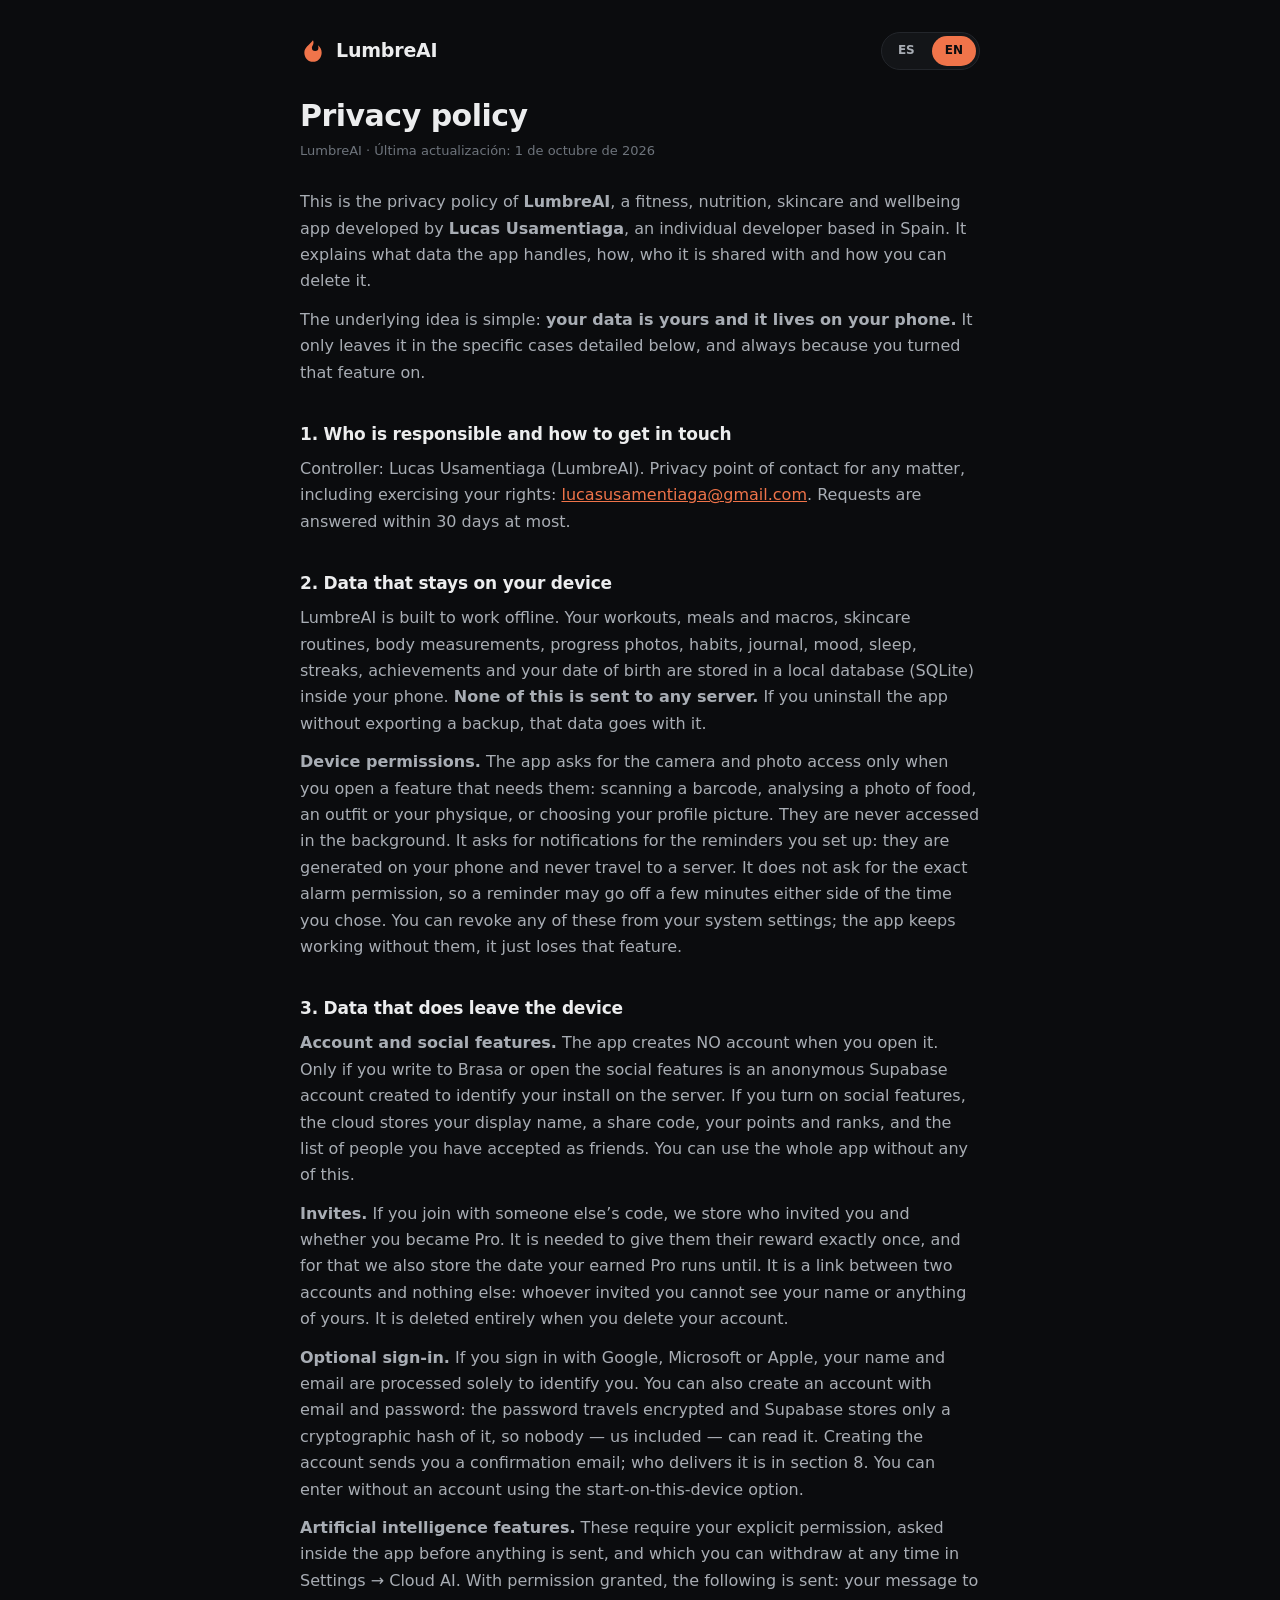
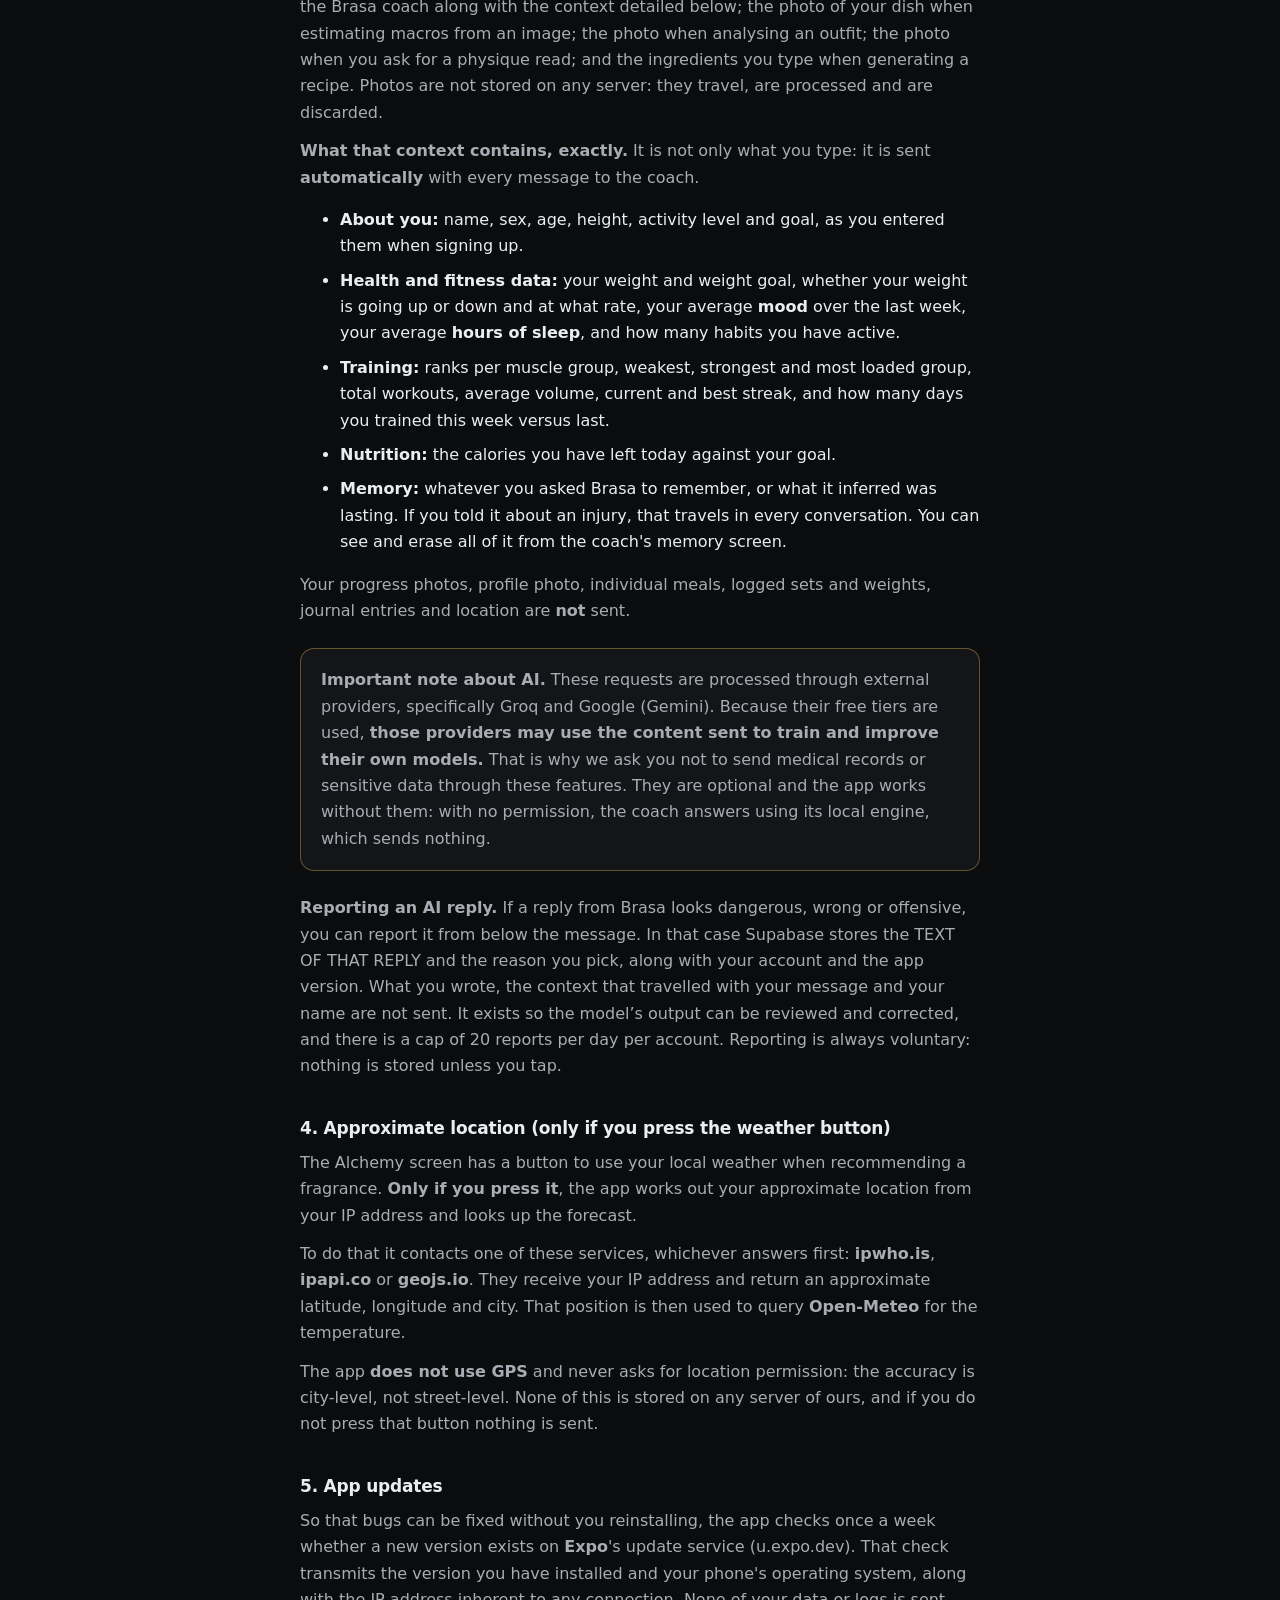
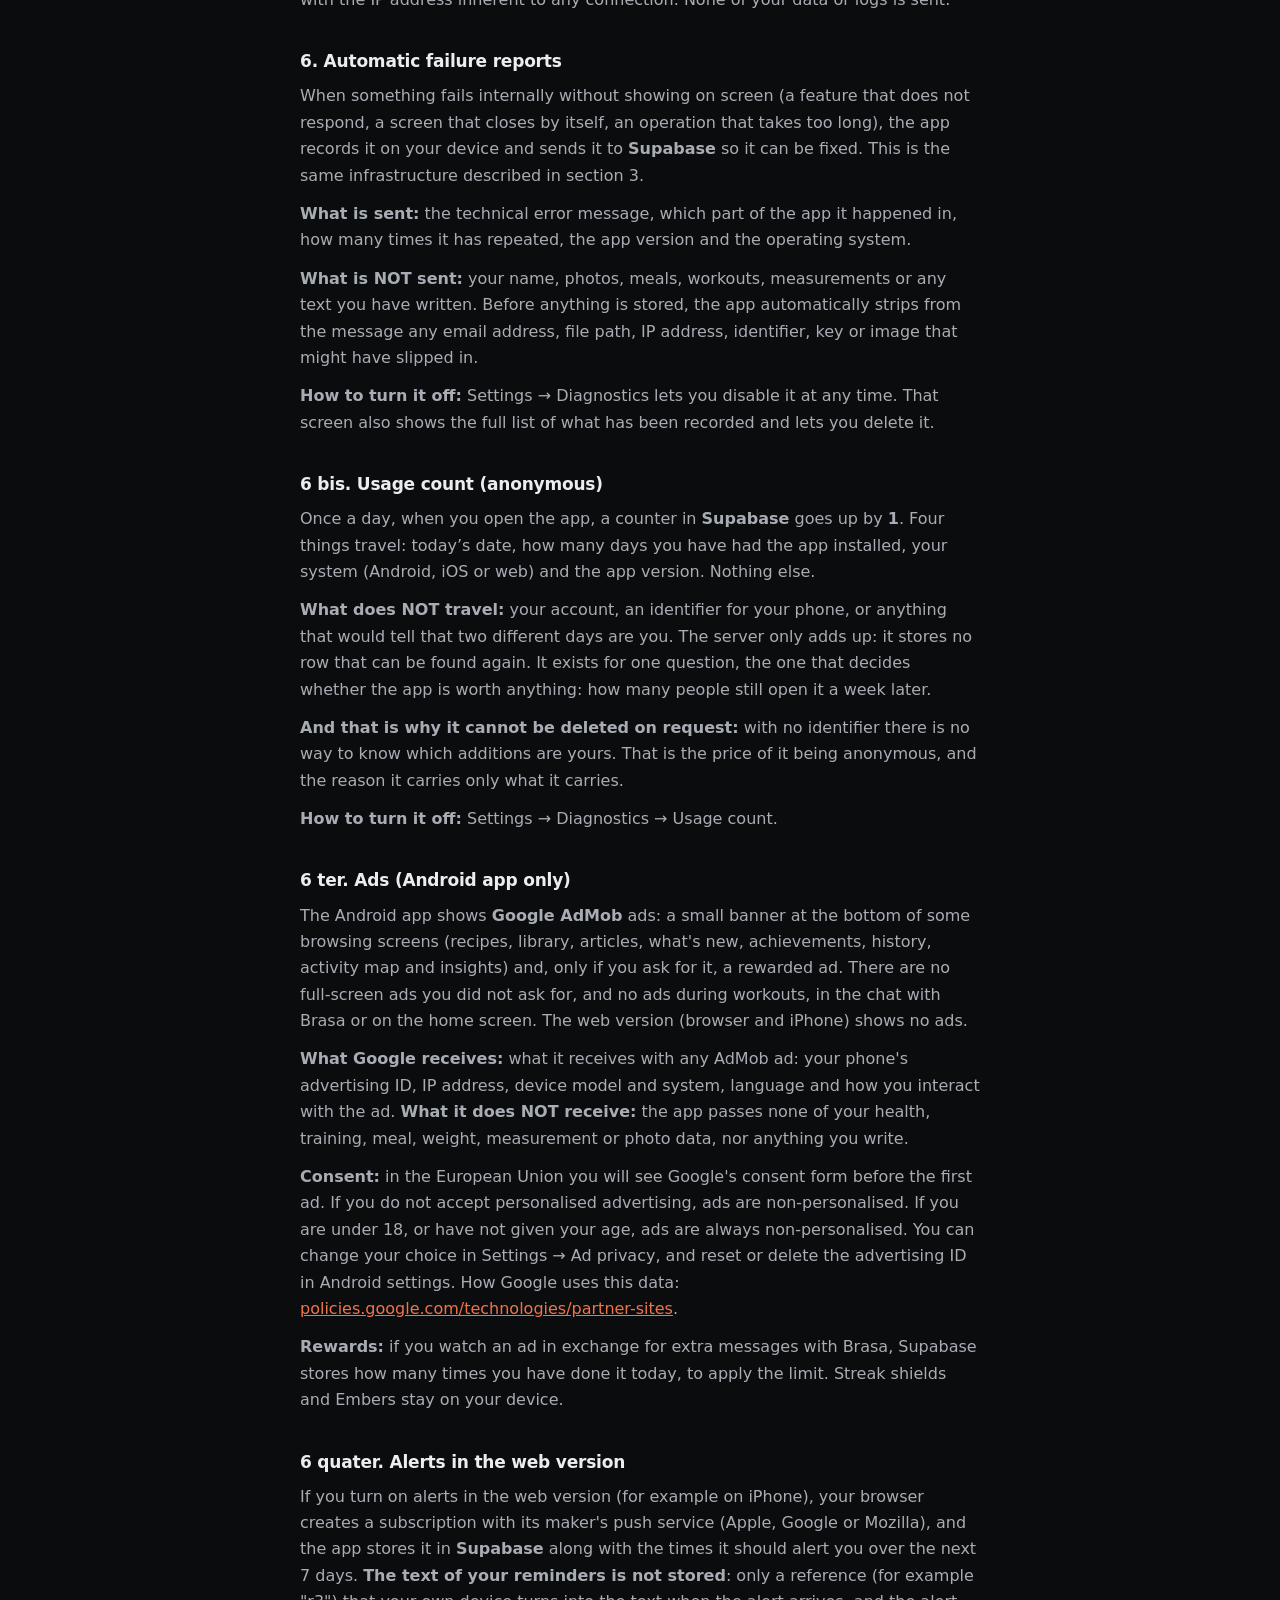
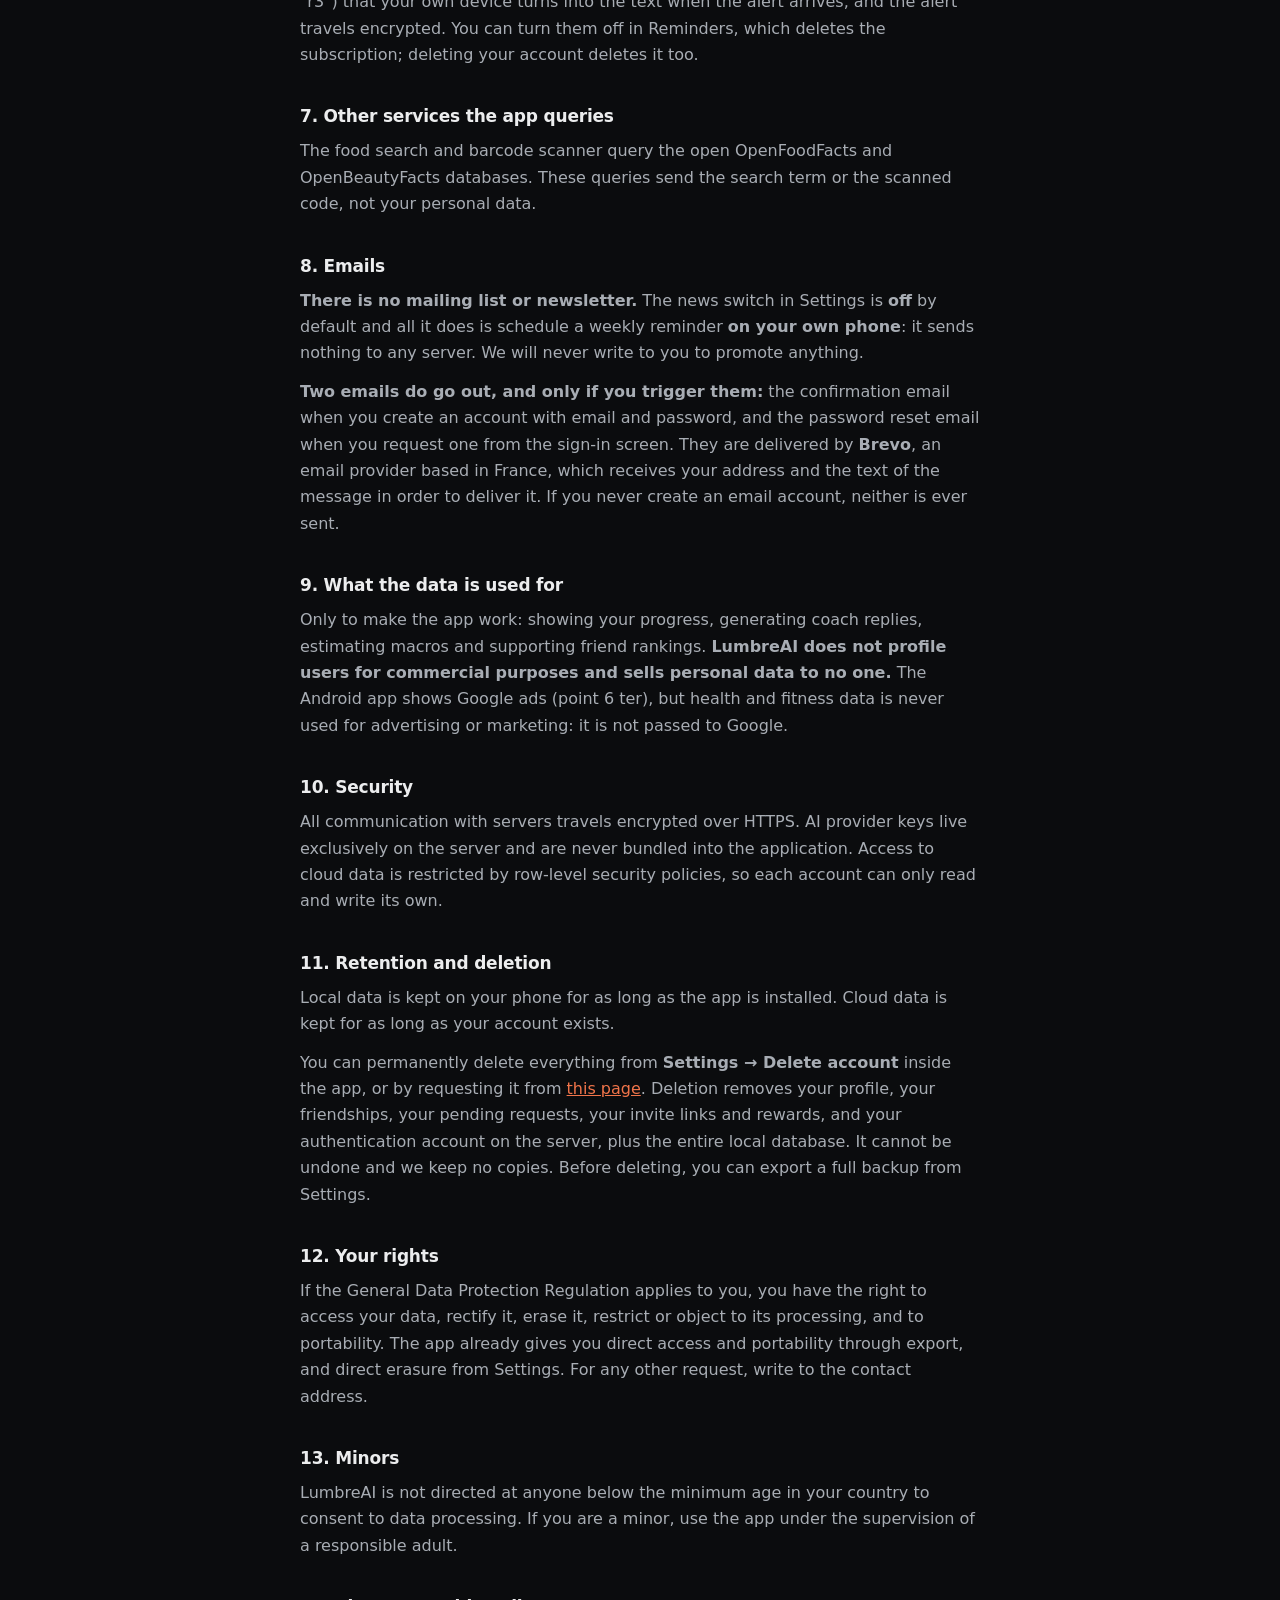
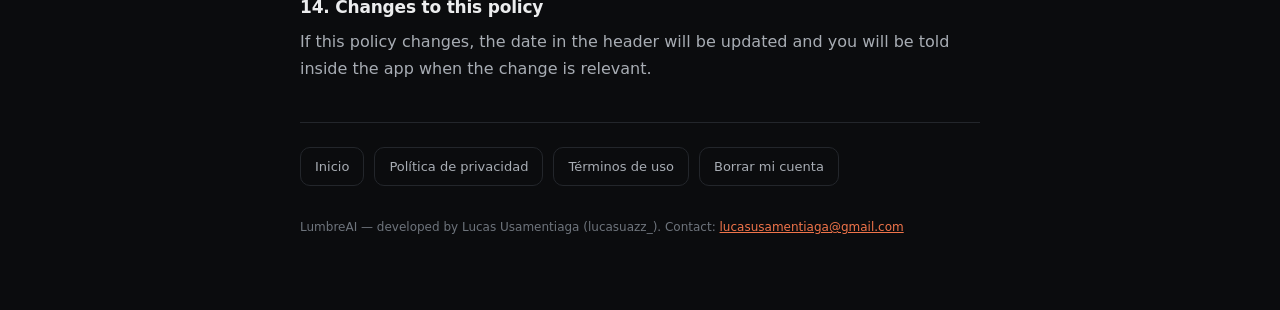
==== commit 639a0666: "Títulos bilingües: el h1 seguía en español con el selector en EN" ====
--- a/privacidad.html
+++ b/privacidad.html
@@ -21,7 +21,7 @@
     <button type="button" data-set="en" aria-pressed="false">EN</button>
   </div>
 </header>
-<h1>Política de privacidad</h1>
+<h1><span data-lang="es" class="on">Política de privacidad</span><span data-lang="en">Privacy policy</span></h1>
 <p class="updated">LumbreAI · Última actualización: 1 de octubre de 2026</p>
 
 <div data-lang="es" class="on">
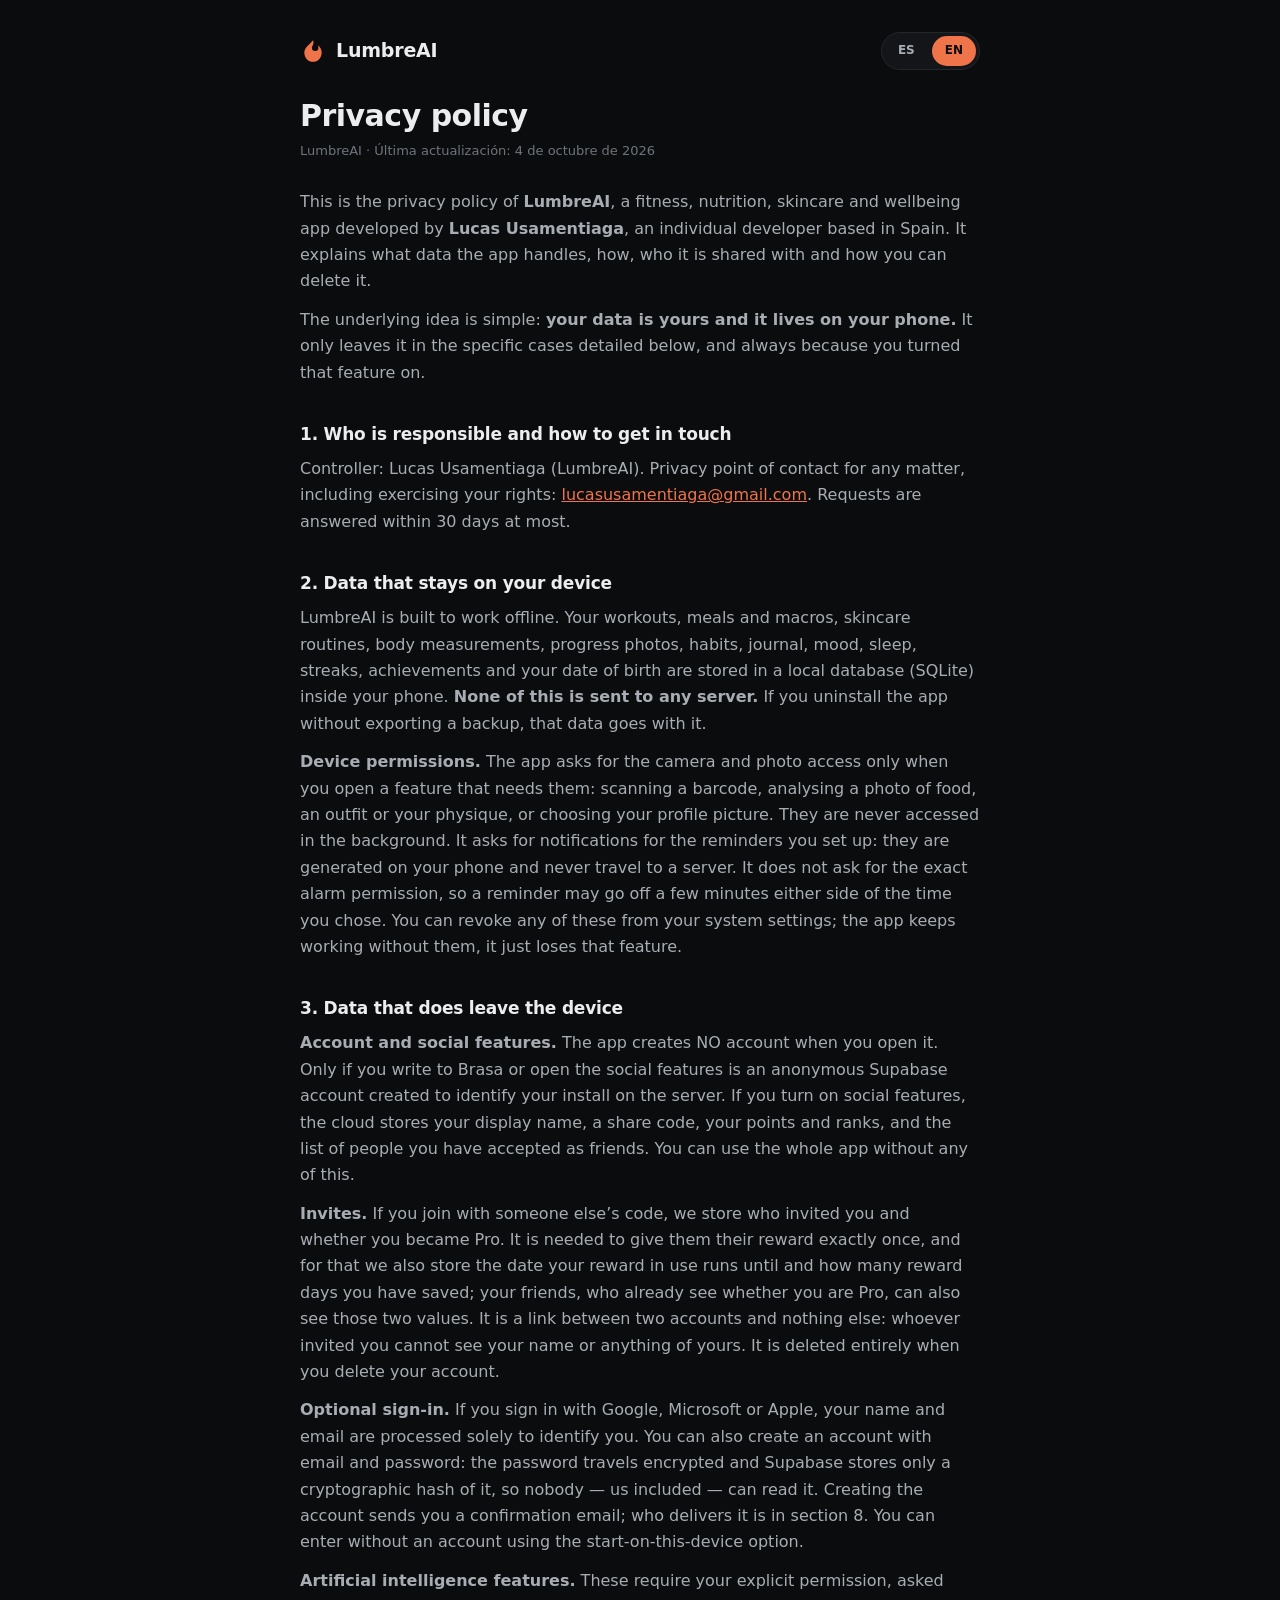
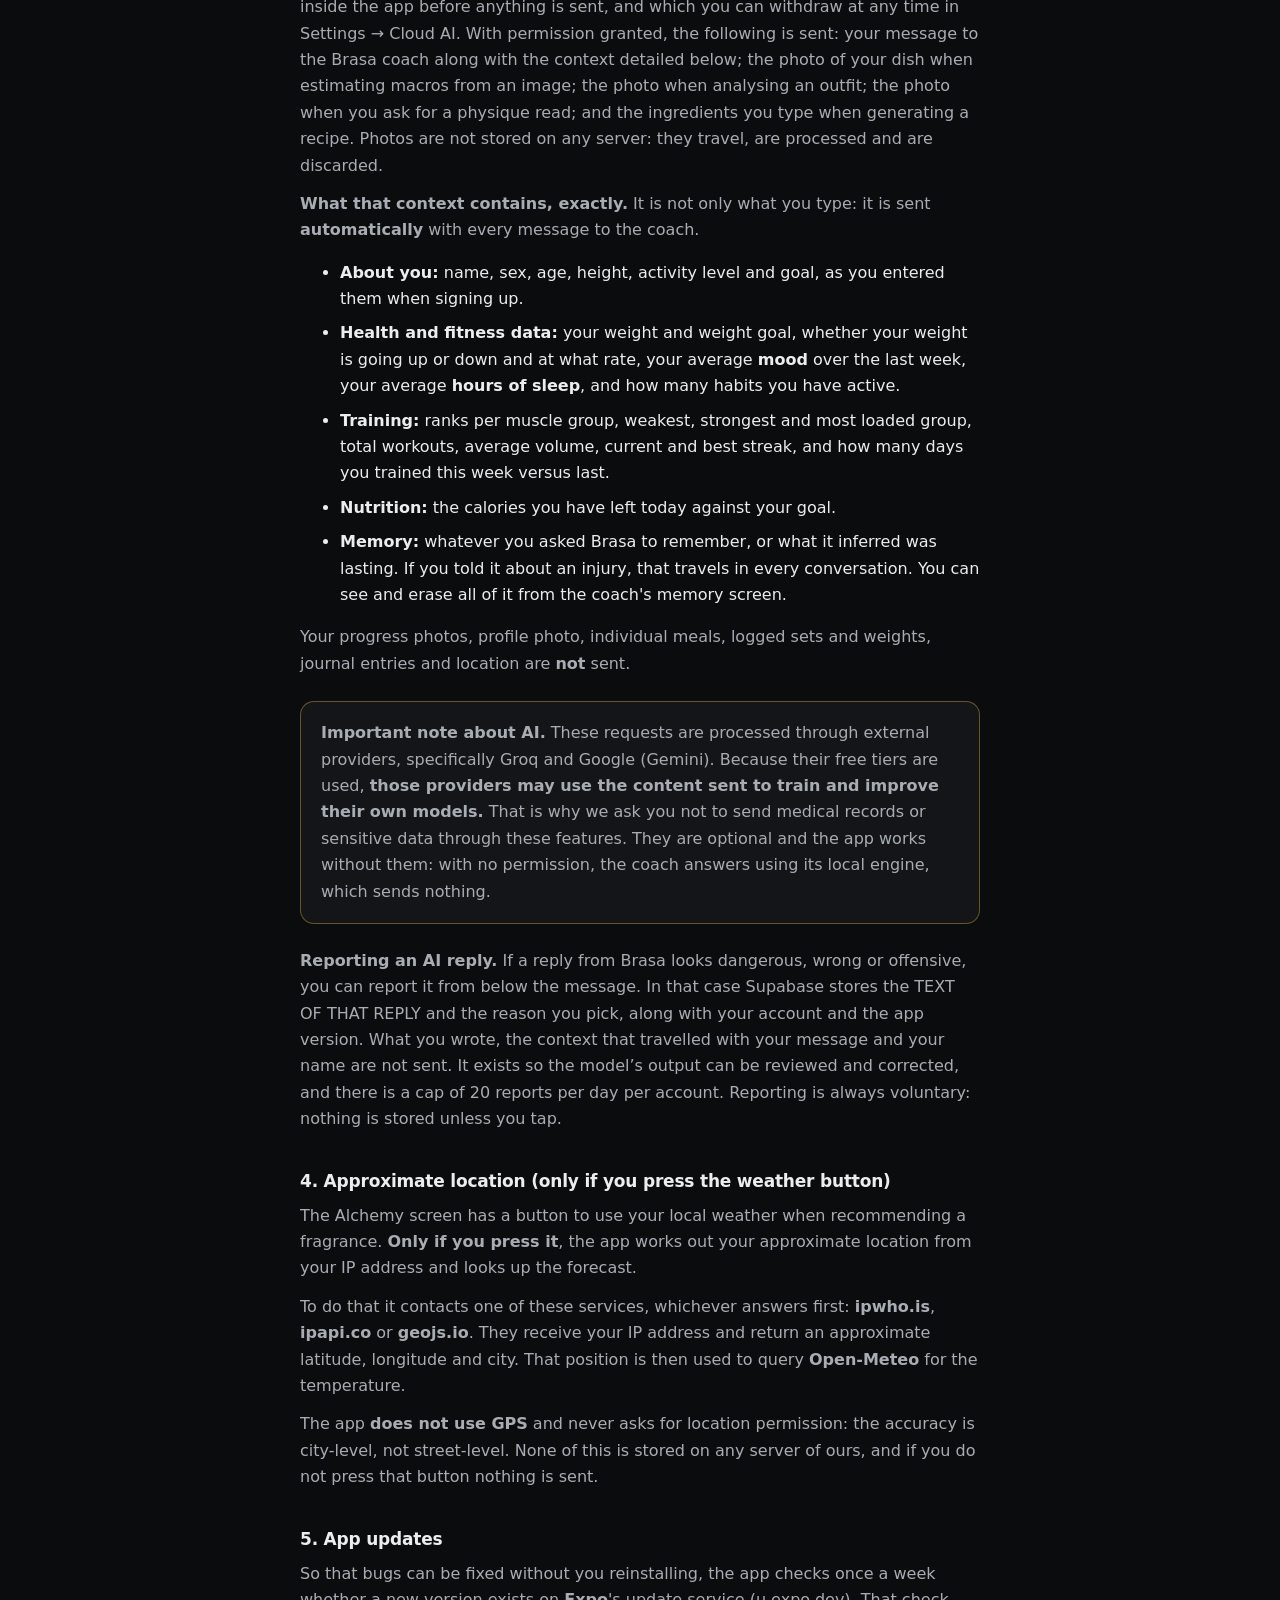
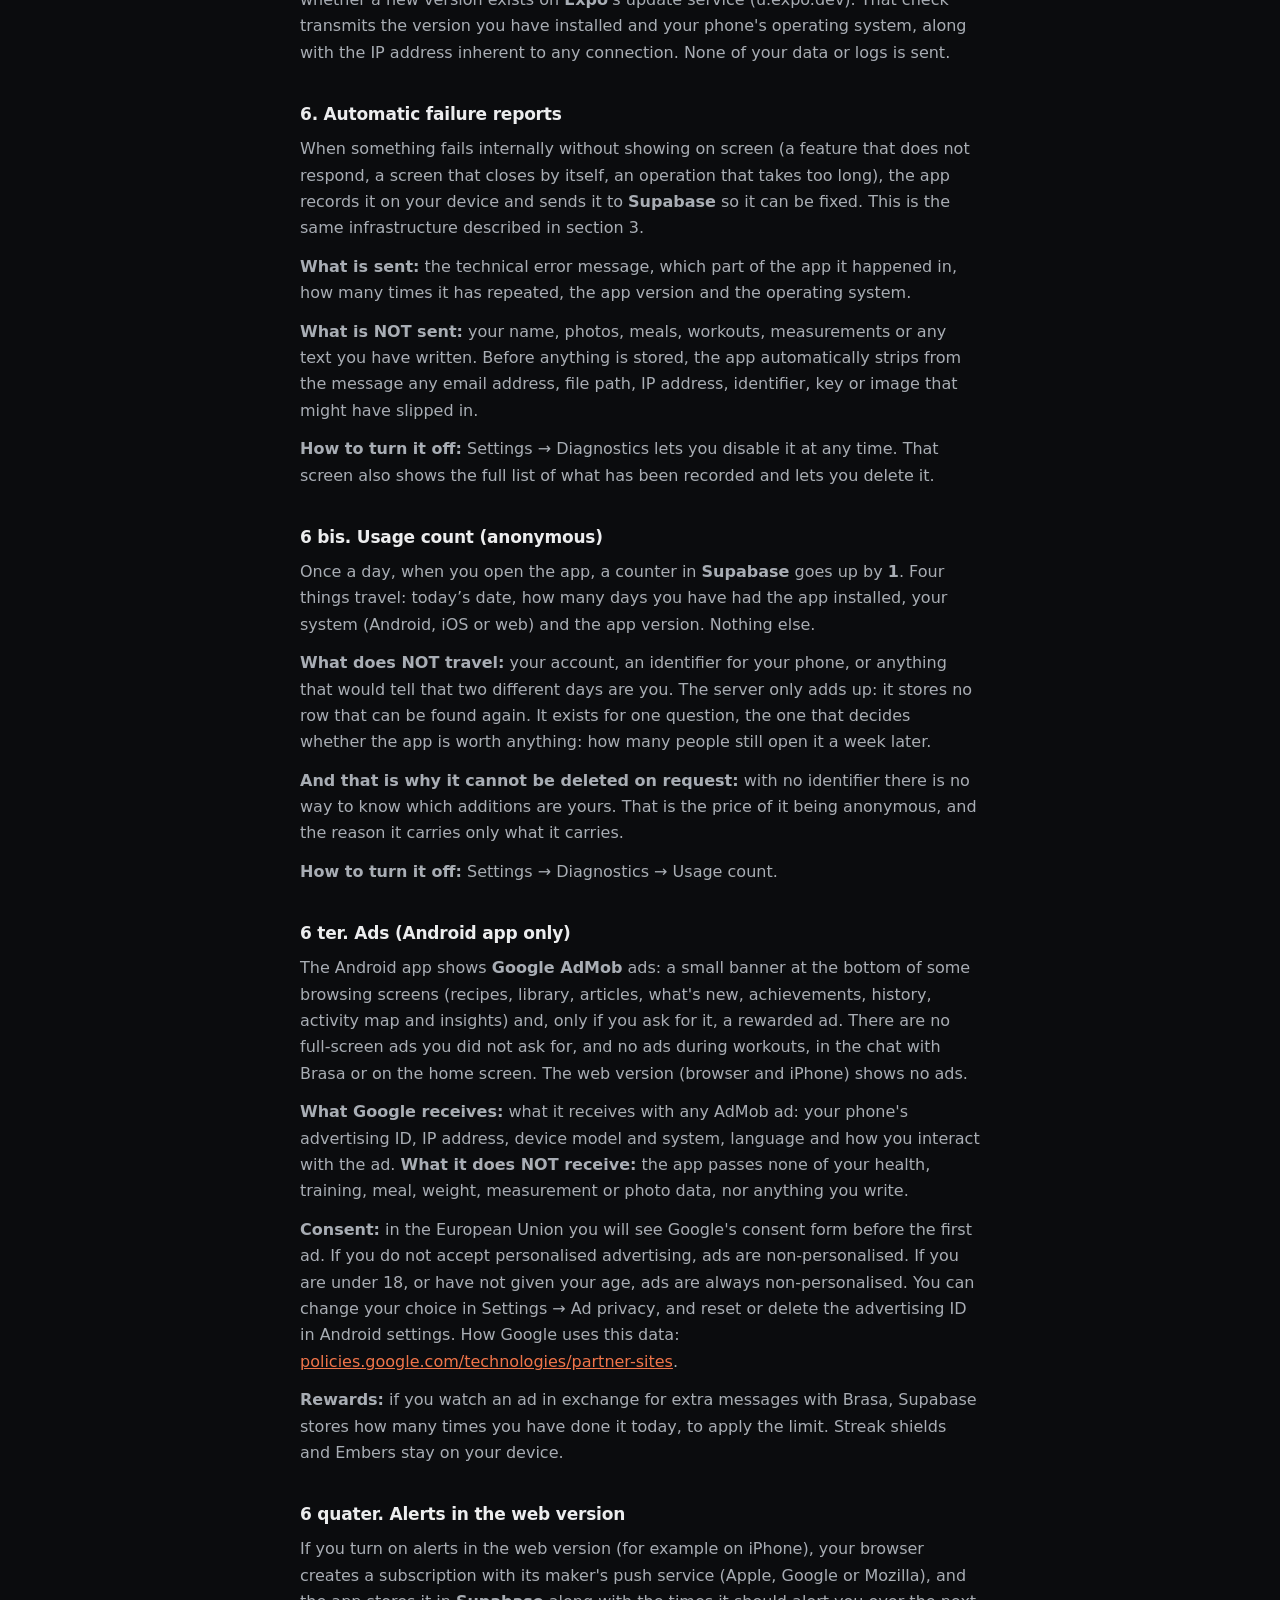
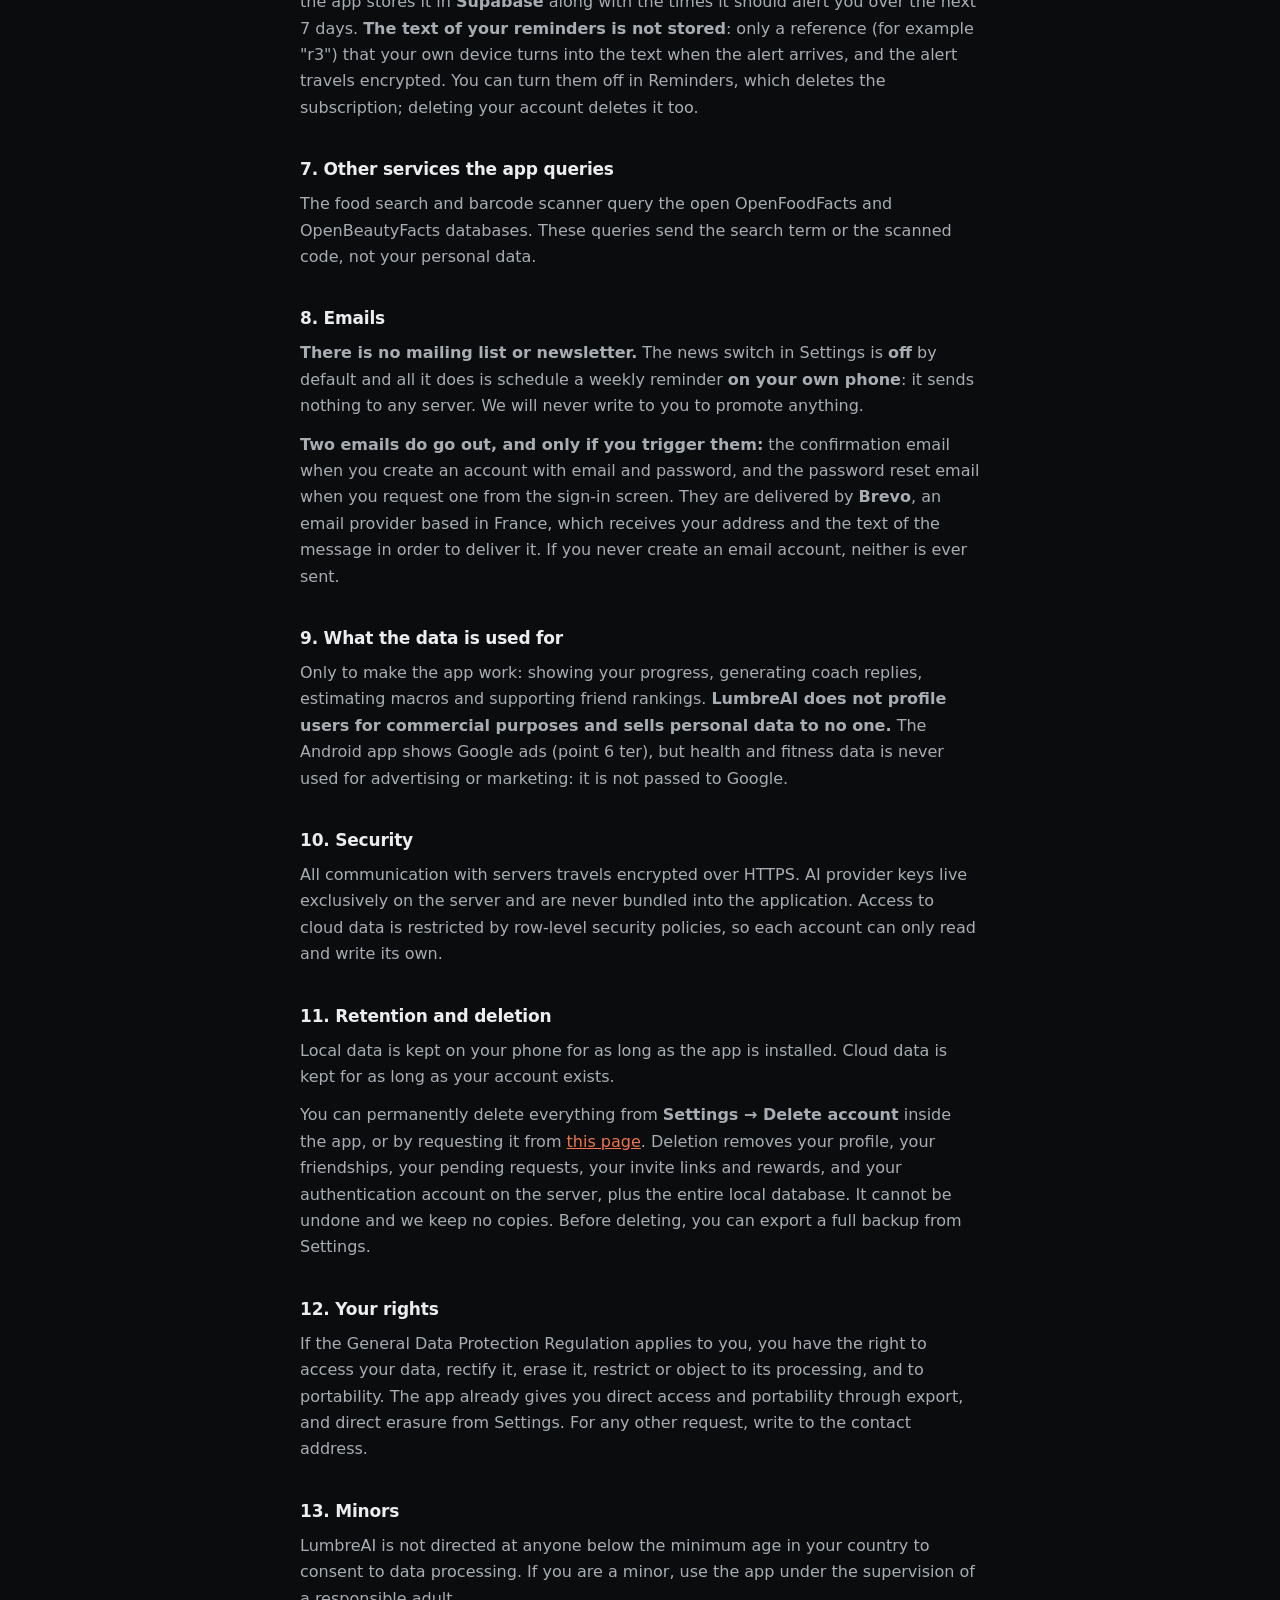
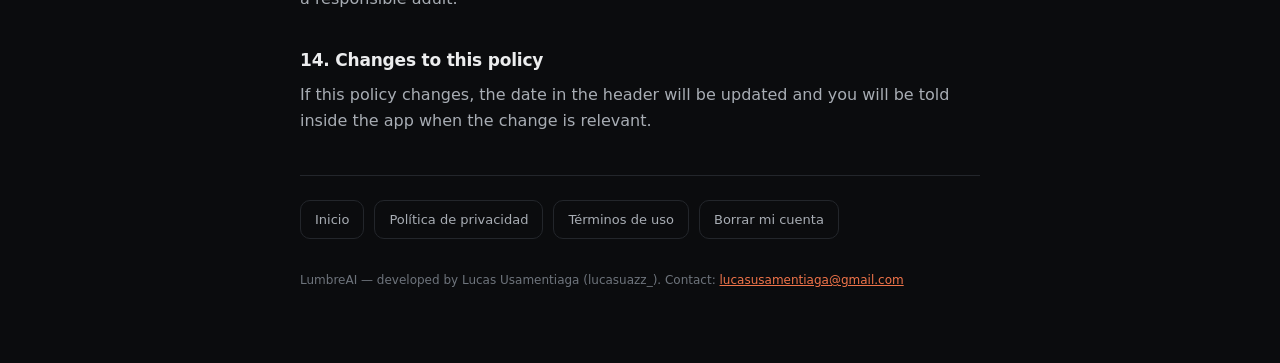
==== commit bdcb6cce: "Términos y privacidad: días de regalo por invitar guardados aparte (4/10/2026)" ====
--- a/privacidad.html
+++ b/privacidad.html
@@ -22,7 +22,7 @@
   </div>
 </header>
 <h1><span data-lang="es" class="on">Política de privacidad</span><span data-lang="en">Privacy policy</span></h1>
-<p class="updated">LumbreAI · Última actualización: 1 de octubre de 2026</p>
+<p class="updated">LumbreAI · Última actualización: 4 de octubre de 2026</p>
 
 <div data-lang="es" class="on">
 <p>Esta es la política de privacidad de <b>LumbreAI</b>, una aplicación de fitness, nutrición, skincare y bienestar desarrollada por <b>Lucas Usamentiaga</b>, desarrollador individual con domicilio en España. Explica qué datos maneja la app, cómo, con quién se comparten y cómo puedes borrarlos.</p>
@@ -38,7 +38,7 @@
 
 <h2>3. Datos que sí salen del dispositivo</h2>
 <p><b>Cuenta y funciones sociales.</b> La app NO crea ninguna cuenta al abrirla. Solo si escribes a Brasa o entras en las funciones sociales se crea una cuenta anónima en Supabase que identifica tu instalación en el servidor. Si activas las funciones sociales, se guardan en la nube tu nombre visible, un código para compartir, tus puntos y rangos, y la lista de personas con las que has aceptado ser amigo. Puedes usar la app entera sin esto.</p>
-<p><b>Invitaciones.</b> Si entras con el código de otra persona, se guarda quién te invitó y si has llegado a ser Pro. Hace falta para darle su recompensa una sola vez, y para eso guardamos también hasta qué fecha te dura el Pro que hayas ganado. Es un enlace entre dos cuentas, sin ningún dato más: quien te invitó no ve tu nombre ni nada tuyo. Se borra entero al borrar la cuenta.</p>
+<p><b>Invitaciones.</b> Si entras con el código de otra persona, se guarda quién te invitó y si has llegado a ser Pro. Hace falta para darle su recompensa una sola vez, y para eso guardamos también hasta qué fecha te dura el regalo en uso y cuántos días de regalo tienes guardados; tus amigos, que ya ven si eres Pro, también pueden ver esos dos datos. Es un enlace entre dos cuentas, sin ningún dato más: quien te invitó no ve tu nombre ni nada tuyo. Se borra entero al borrar la cuenta.</p>
 <p><b>Inicio de sesión opcional.</b> Si entras con Google, Microsoft o Apple, se procesan tu nombre y tu correo únicamente para identificarte. También puedes crear una cuenta con correo y contraseña: la contraseña viaja cifrada y Supabase la guarda solo como huella criptográfica, de forma que nadie —tampoco nosotros— puede leerla. Al crear la cuenta recibirás un correo de confirmación; quién lo entrega está en el punto 8. Puedes entrar sin cuenta con la opción de empezar en el dispositivo.</p>
 <p><b>Funciones de inteligencia artificial.</b> Requieren tu permiso explícito, que se pide dentro de la app antes de enviar nada y que puedes retirar cuando quieras en Ajustes → IA en la nube. Con el permiso concedido se envía: tu mensaje al coach Brasa junto al contexto que se detalla abajo; la foto del plato cuando estimas macros por imagen; la foto cuando analizas un outfit; la foto cuando pides una lectura de físico; y los ingredientes que escribes al generar una receta. Las fotos no se guardan en ningún servidor: viajan, se procesan y se descartan.</p>
 
@@ -128,7 +128,7 @@
 
 <h2>3. Data that does leave the device</h2>
 <p><b>Account and social features.</b> The app creates NO account when you open it. Only if you write to Brasa or open the social features is an anonymous Supabase account created to identify your install on the server. If you turn on social features, the cloud stores your display name, a share code, your points and ranks, and the list of people you have accepted as friends. You can use the whole app without any of this.</p>
-<p><b>Invites.</b> If you join with someone else’s code, we store who invited you and whether you became Pro. It is needed to give them their reward exactly once, and for that we also store the date your earned Pro runs until. It is a link between two accounts and nothing else: whoever invited you cannot see your name or anything of yours. It is deleted entirely when you delete your account.</p>
+<p><b>Invites.</b> If you join with someone else’s code, we store who invited you and whether you became Pro. It is needed to give them their reward exactly once, and for that we also store the date your reward in use runs until and how many reward days you have saved; your friends, who already see whether you are Pro, can also see those two values. It is a link between two accounts and nothing else: whoever invited you cannot see your name or anything of yours. It is deleted entirely when you delete your account.</p>
 <p><b>Optional sign-in.</b> If you sign in with Google, Microsoft or Apple, your name and email are processed solely to identify you. You can also create an account with email and password: the password travels encrypted and Supabase stores only a cryptographic hash of it, so nobody — us included — can read it. Creating the account sends you a confirmation email; who delivers it is in section 8. You can enter without an account using the start-on-this-device option.</p>
 <p><b>Artificial intelligence features.</b> These require your explicit permission, asked inside the app before anything is sent, and which you can withdraw at any time in Settings → Cloud AI. With permission granted, the following is sent: your message to the Brasa coach along with the context detailed below; the photo of your dish when estimating macros from an image; the photo when analysing an outfit; the photo when you ask for a physique read; and the ingredients you type when generating a recipe. Photos are not stored on any server: they travel, are processed and are discarded.</p>
 
